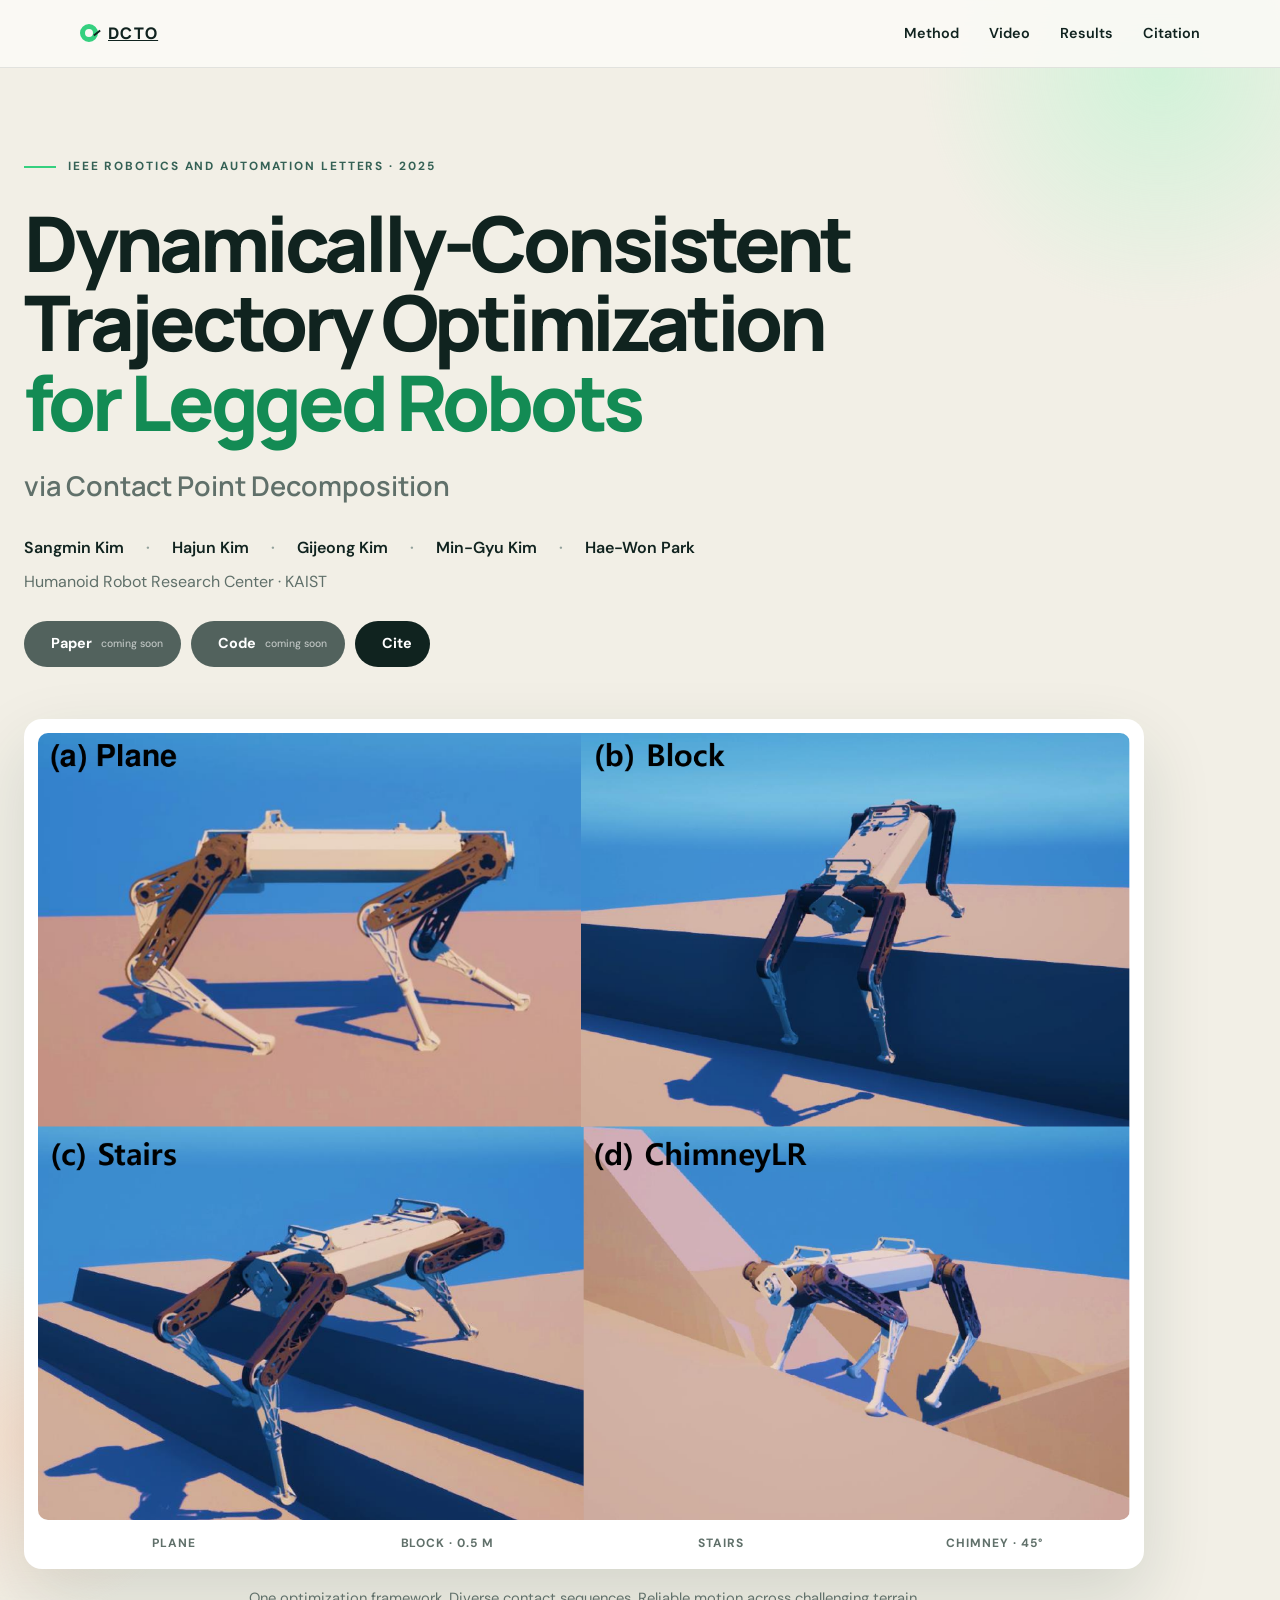
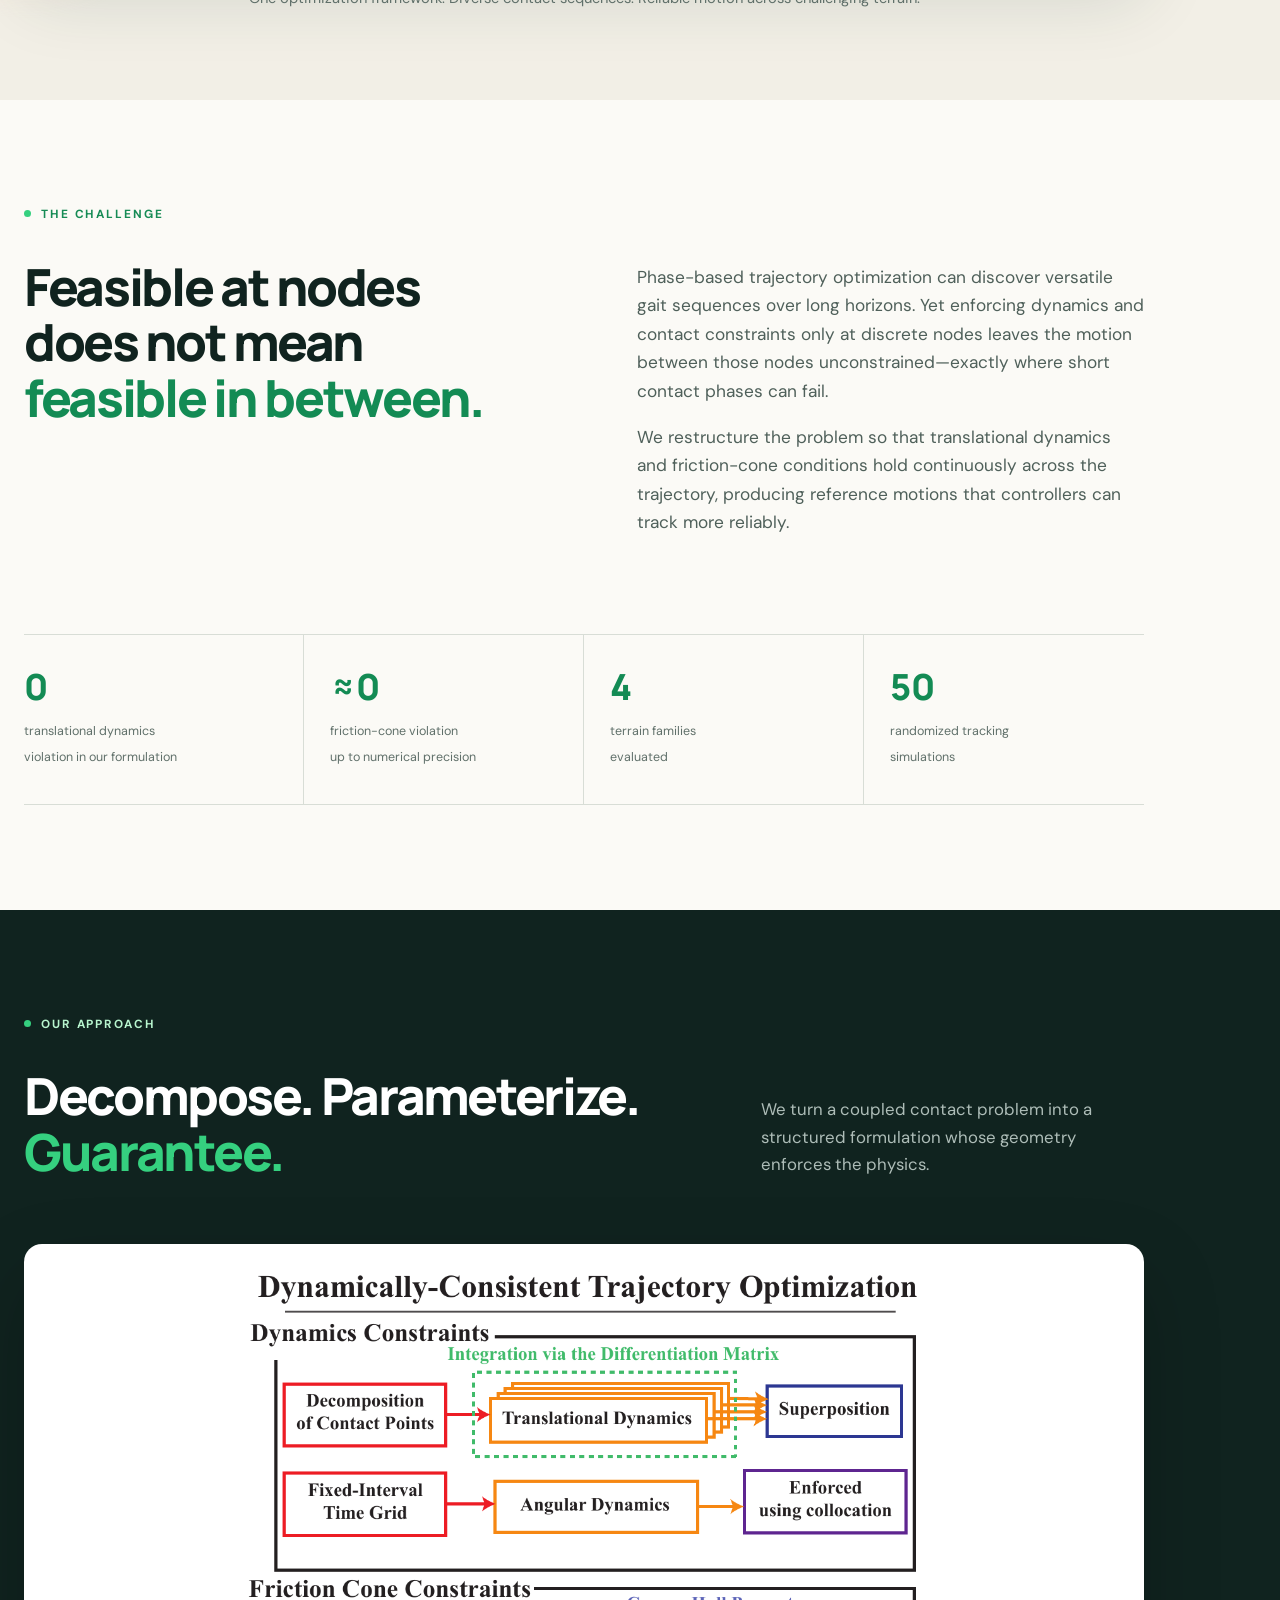
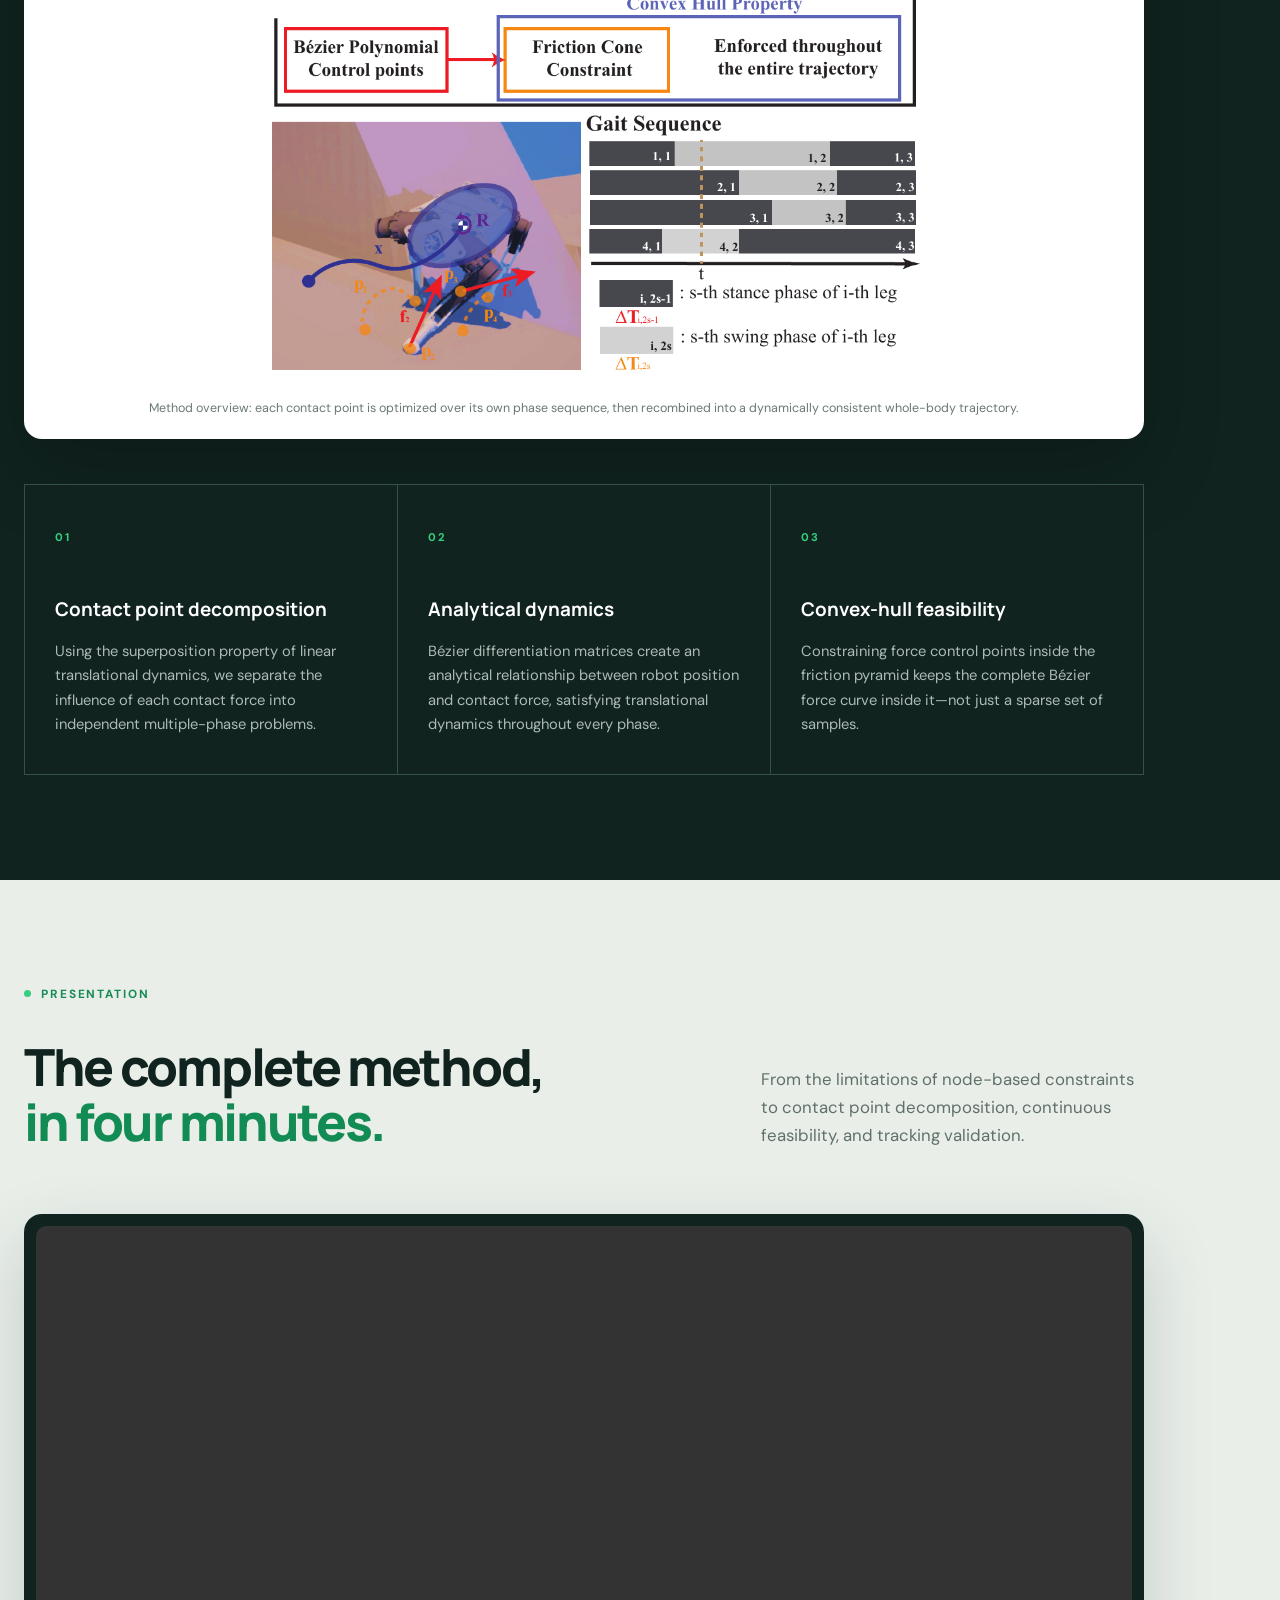
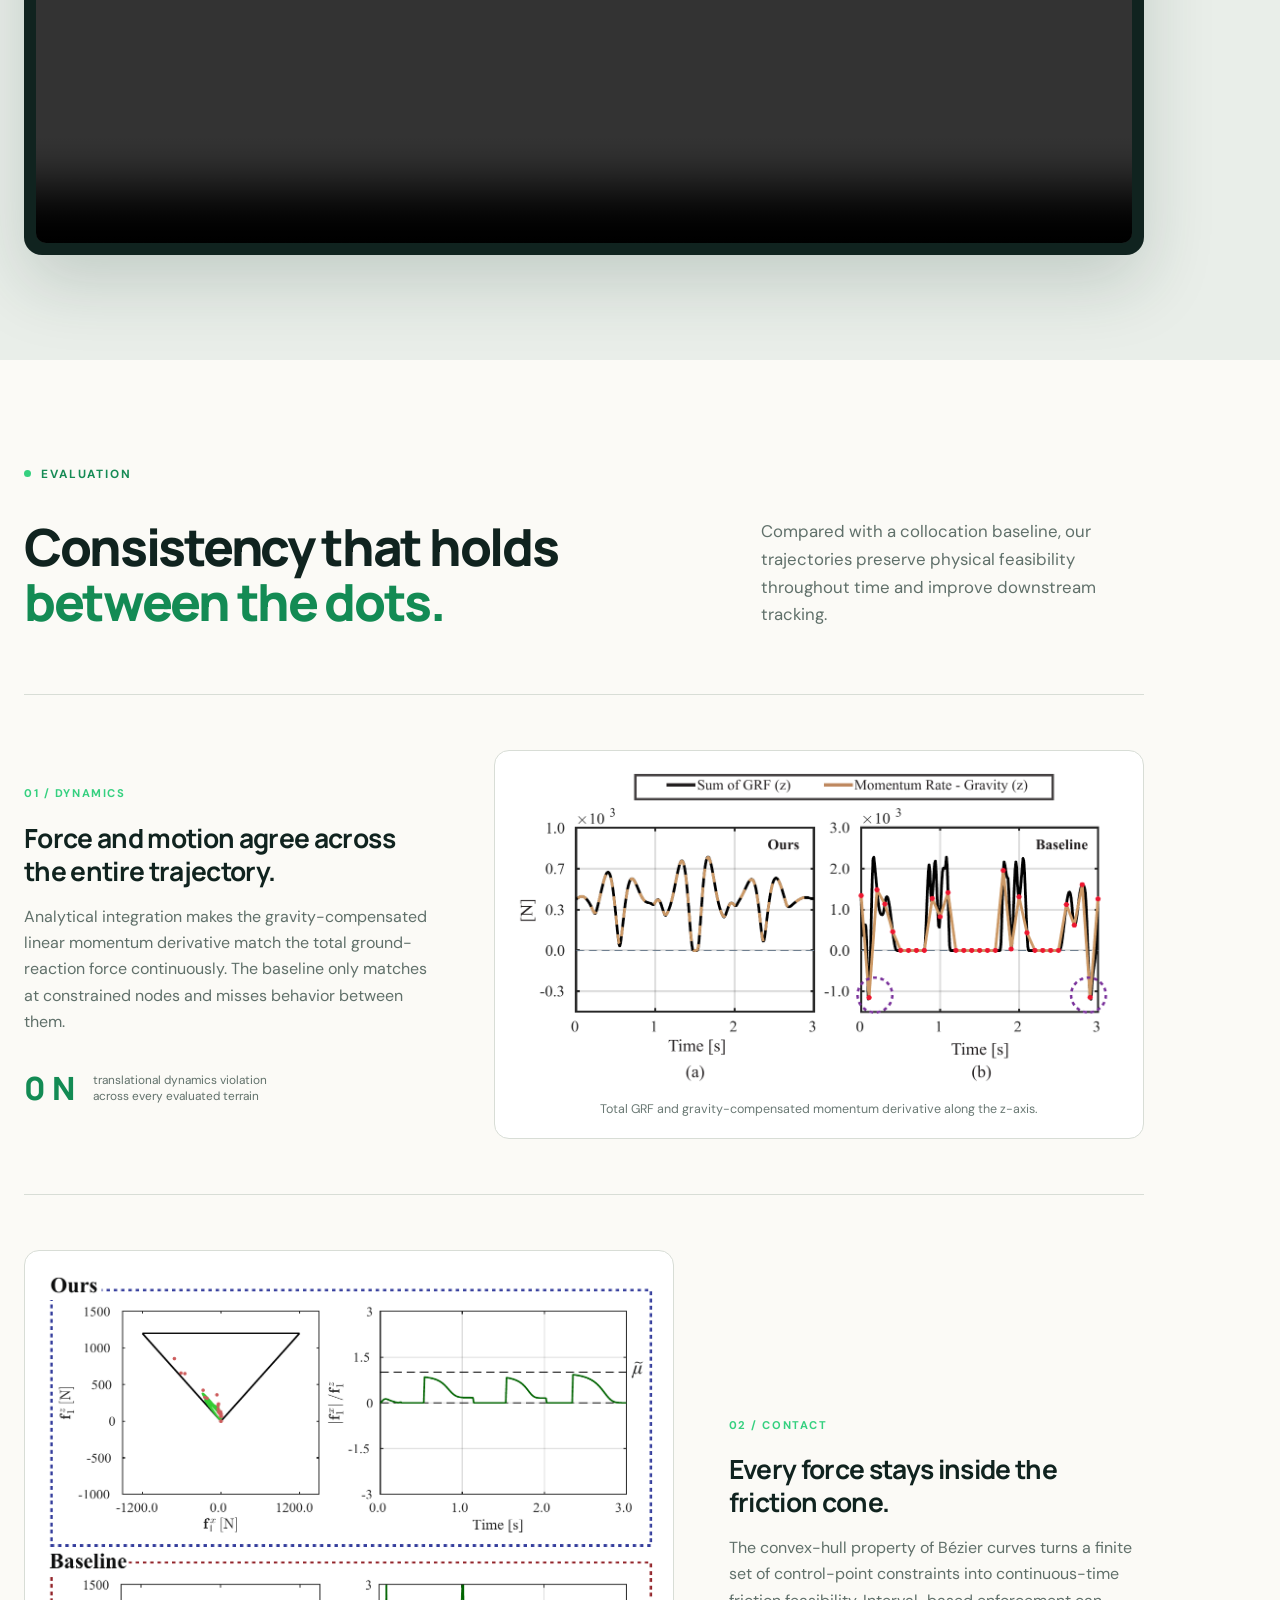
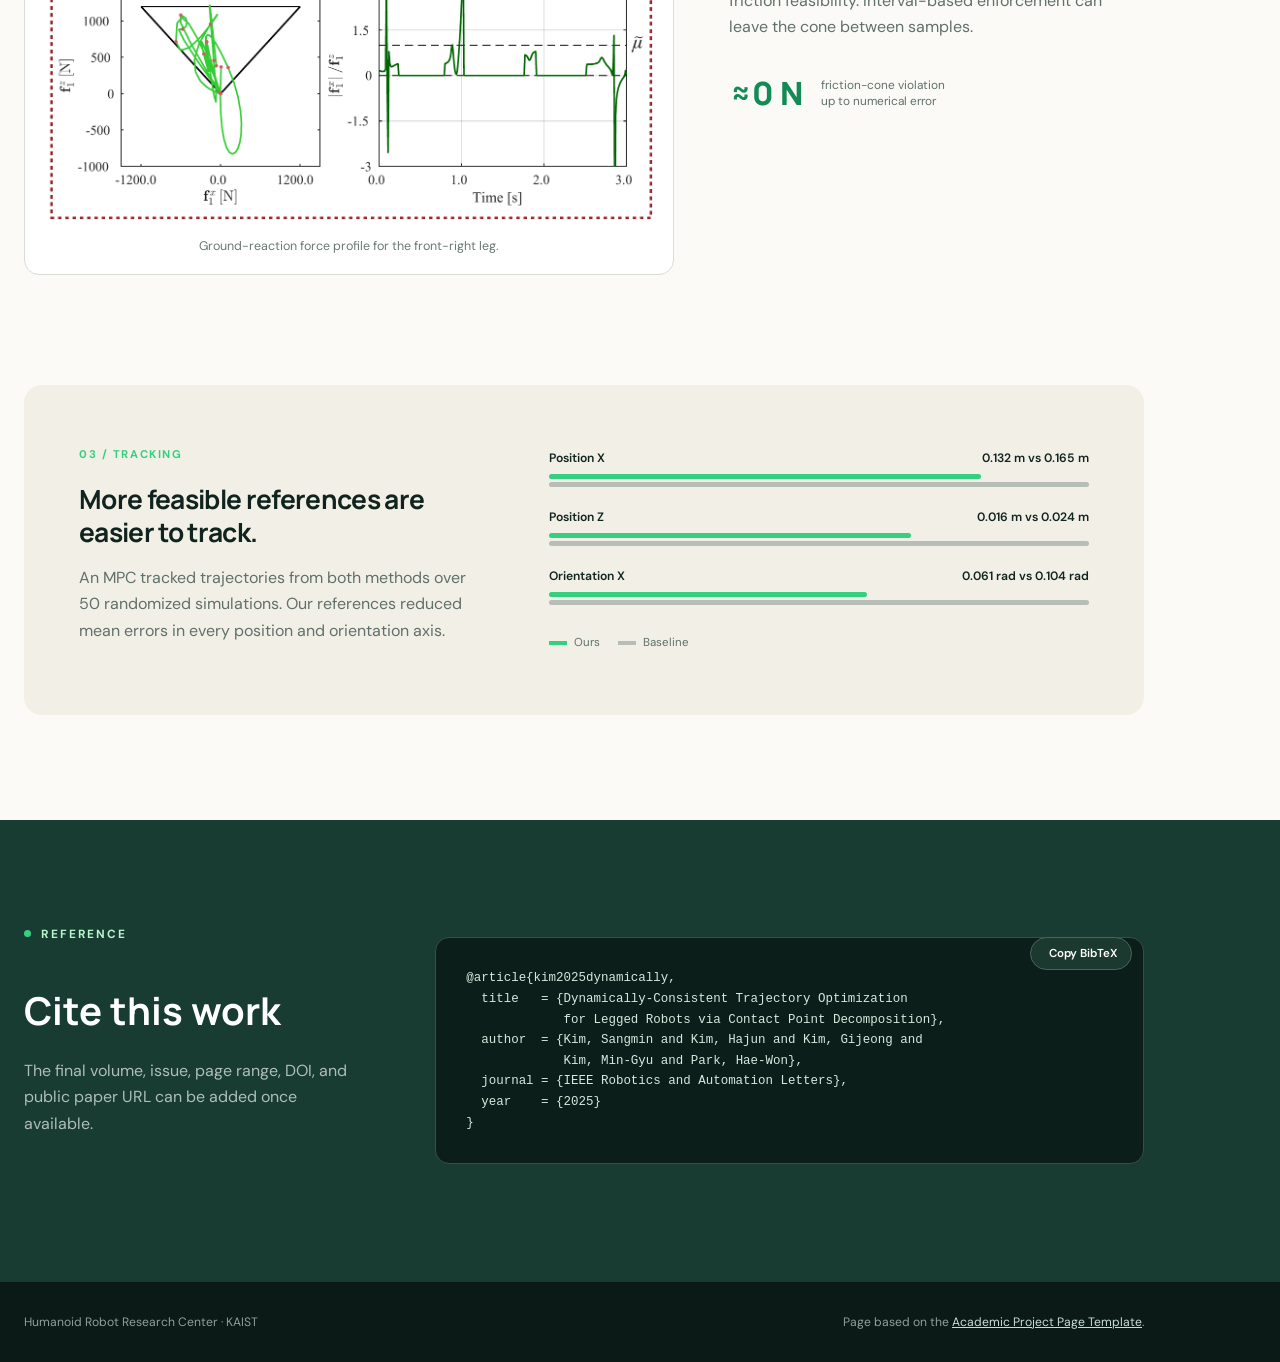
==== index.html @ e6f966cb "Create project page for dynamically-consistent trajectory optimization" ====
<!DOCTYPE html>
<html lang="en">
<head>
  <meta charset="utf-8">
  <meta name="viewport" content="width=device-width, initial-scale=1">
  <meta name="title" content="Dynamically-Consistent Trajectory Optimization for Legged Robots via Contact Point Decomposition">
  <meta name="description" content="A phase-based trajectory optimization framework that continuously satisfies translational dynamics and friction-cone constraints for legged robots.">
  <meta name="keywords" content="legged robots, trajectory optimization, contact planning, Bézier polynomials, friction cone, quadruped robots">
  <meta name="author" content="Sangmin Kim, Hajun Kim, Gijeong Kim, Min-Gyu Kim, Hae-Won Park">
  <meta name="robots" content="index, follow">
  <meta name="theme-color" content="#10231f">

  <meta property="og:type" content="article">
  <meta property="og:site_name" content="KAIST Humanoid Robot Research Center">
  <meta property="og:title" content="Dynamically-Consistent Trajectory Optimization for Legged Robots">
  <meta property="og:description" content="Contact point decomposition and Bézier polynomials enable dynamically reliable legged-robot trajectories across varied terrain.">
  <meta property="og:image" content="static/images/paper/terrain-results.png">
  <meta property="article:published_time" content="2025-10-27">
  <meta property="article:section" content="Robotics">

  <meta name="twitter:card" content="summary_large_image">
  <meta name="twitter:title" content="Dynamically-Consistent Trajectory Optimization for Legged Robots">
  <meta name="twitter:description" content="Phase-based trajectory optimization with continuous dynamics and friction-cone feasibility.">
  <meta name="twitter:image" content="static/images/paper/terrain-results.png">

  <meta name="citation_title" content="Dynamically-Consistent Trajectory Optimization for Legged Robots via Contact Point Decomposition">
  <meta name="citation_author" content="Kim, Sangmin">
  <meta name="citation_author" content="Kim, Hajun">
  <meta name="citation_author" content="Kim, Gijeong">
  <meta name="citation_author" content="Kim, Min-Gyu">
  <meta name="citation_author" content="Park, Hae-Won">
  <meta name="citation_publication_date" content="2025">
  <meta name="citation_journal_title" content="IEEE Robotics and Automation Letters">

  <title>Dynamically-Consistent Trajectory Optimization for Legged Robots</title>
  <link rel="icon" type="image/x-icon" href="static/images/favicon.ico">
  <link rel="stylesheet" href="static/css/bulma.min.css">
  <link rel="stylesheet" href="static/css/fontawesome.all.min.css">
  <link rel="stylesheet" href="static/css/index.css">
  <link rel="preconnect" href="https://fonts.googleapis.com">
  <link rel="preconnect" href="https://fonts.gstatic.com" crossorigin>
  <link href="https://fonts.googleapis.com/css2?family=DM+Sans:wght@400;500;600;700&amp;family=Manrope:wght@500;600;700;800&amp;display=swap" rel="stylesheet">

  <script type="application/ld+json">
  {
    "@context": "https://schema.org",
    "@type": "ScholarlyArticle",
    "headline": "Dynamically-Consistent Trajectory Optimization for Legged Robots via Contact Point Decomposition",
    "author": [
      {"@type":"Person","name":"Sangmin Kim"},
      {"@type":"Person","name":"Hajun Kim"},
      {"@type":"Person","name":"Gijeong Kim"},
      {"@type":"Person","name":"Min-Gyu Kim"},
      {"@type":"Person","name":"Hae-Won Park"}
    ],
    "datePublished": "2025",
    "publisher": {"@type":"Organization","name":"IEEE Robotics and Automation Letters"},
    "keywords": ["legged robots", "trajectory optimization", "multi-contact motion planning", "optimal control"],
    "isAccessibleForFree": true
  }
  </script>
</head>
<body>
  <nav class="site-nav" aria-label="Primary navigation">
    <a class="brand" href="#top" aria-label="Go to top"><span class="brand-mark"></span>DCTO</a>
    <div class="nav-links">
      <a href="#method">Method</a>
      <a href="#video">Video</a>
      <a href="#results">Results</a>
      <a href="#citation">Citation</a>
    </div>
  </nav>

  <main id="top">
    <header class="project-hero">
      <div class="hero-glow hero-glow-one"></div>
      <div class="hero-glow hero-glow-two"></div>
      <div class="container is-max-desktop hero-content">
        <p class="eyebrow"><span></span>IEEE Robotics and Automation Letters · 2025</p>
        <h1>Dynamically-Consistent<br>Trajectory Optimization<br><em>for Legged Robots</em></h1>
        <p class="hero-subtitle">via Contact Point Decomposition</p>

        <div class="authors" aria-label="Paper authors">
          <span>Sangmin Kim</span><span>Hajun Kim</span><span>Gijeong Kim</span><span>Min-Gyu Kim</span><span>Hae-Won Park</span>
        </div>
        <p class="affiliation">Humanoid Robot Research Center · KAIST</p>

        <div class="project-links">
          <a class="project-button is-disabled" aria-disabled="true" title="Add the final paper PDF to enable this link"><i class="fas fa-file-pdf"></i> Paper <small>coming soon</small></a>
          <a class="project-button is-disabled" aria-disabled="true" title="Add the public code repository URL to enable this link"><i class="fab fa-github"></i> Code <small>coming soon</small></a>
          <a class="project-button" href="#citation"><i class="fas fa-quote-right"></i> Cite</a>
        </div>

        <div class="hero-figure">
          <img src="static/images/paper/terrain-results.png" alt="Quadruped motions generated on plane, block, stairs, and inclined chimney terrains">
          <div class="terrain-tags" aria-hidden="true"><span>Plane</span><span>Block · 0.5 m</span><span>Stairs</span><span>Chimney · 45°</span></div>
        </div>
        <p class="hero-caption">One optimization framework. Diverse contact sequences. Reliable motion across challenging terrain.</p>
      </div>
    </header>

    <section class="section intro-section">
      <div class="container is-max-desktop">
        <div class="section-label">The challenge</div>
        <div class="intro-grid">
          <h2>Feasible at nodes<br>does not mean<br><em>feasible in between.</em></h2>
          <div class="intro-copy">
            <p>Phase-based trajectory optimization can discover versatile gait sequences over long horizons. Yet enforcing dynamics and contact constraints only at discrete nodes leaves the motion between those nodes unconstrained—exactly where short contact phases can fail.</p>
            <p>We restructure the problem so that translational dynamics and friction-cone conditions hold continuously across the trajectory, producing reference motions that controllers can track more reliably.</p>
          </div>
        </div>

        <div class="metric-row" aria-label="Key results">
          <div class="metric"><strong>0</strong><span>translational dynamics<br>violation in our formulation</span></div>
          <div class="metric"><strong>≈0</strong><span>friction-cone violation<br>up to numerical precision</span></div>
          <div class="metric"><strong>4</strong><span>terrain families<br>evaluated</span></div>
          <div class="metric"><strong>50</strong><span>randomized tracking<br>simulations</span></div>
        </div>
      </div>
    </section>

    <section class="section method-section" id="method">
      <div class="container is-max-desktop">
        <div class="section-label light">Our approach</div>
        <div class="section-heading light-heading">
          <h2>Decompose. Parameterize.<br><em>Guarantee.</em></h2>
          <p>We turn a coupled contact problem into a structured formulation whose geometry enforces the physics.</p>
        </div>

        <figure class="method-figure">
          <img src="static/images/paper/method-overview.png" alt="Overview of contact point decomposition, phase-based trajectory optimization, and trajectory recombination">
          <figcaption>Method overview: each contact point is optimized over its own phase sequence, then recombined into a dynamically consistent whole-body trajectory.</figcaption>
        </figure>

        <div class="contribution-grid">
          <article>
            <span class="step-number">01</span>
            <h3>Contact point decomposition</h3>
            <p>Using the superposition property of linear translational dynamics, we separate the influence of each contact force into independent multiple-phase problems.</p>
          </article>
          <article>
            <span class="step-number">02</span>
            <h3>Analytical dynamics</h3>
            <p>Bézier differentiation matrices create an analytical relationship between robot position and contact force, satisfying translational dynamics throughout every phase.</p>
          </article>
          <article>
            <span class="step-number">03</span>
            <h3>Convex-hull feasibility</h3>
            <p>Constraining force control points inside the friction pyramid keeps the complete Bézier force curve inside it—not just a sparse set of samples.</p>
          </article>
        </div>
      </div>
    </section>

    <section class="section video-section" id="video">
      <div class="container is-max-desktop">
        <div class="section-label">Presentation</div>
        <div class="section-heading">
          <h2>The complete method,<br><em>in four minutes.</em></h2>
          <p>From the limitations of node-based constraints to contact point decomposition, continuous feasibility, and tracking validation.</p>
        </div>
        <div class="video-frame">
          <video controls preload="metadata" playsinline>
            <source src="static/videos/paper-presentation.mp4" type="video/mp4">
            Your browser does not support embedded MP4 video.
          </video>
        </div>
      </div>
    </section>

    <section class="section results-section" id="results">
      <div class="container is-max-desktop">
        <div class="section-label">Evaluation</div>
        <div class="section-heading">
          <h2>Consistency that holds<br><em>between the dots.</em></h2>
          <p>Compared with a collocation baseline, our trajectories preserve physical feasibility throughout time and improve downstream tracking.</p>
        </div>

        <div class="result-card">
          <div class="result-copy">
            <span class="result-index">01 / Dynamics</span>
            <h3>Force and motion agree across the entire trajectory.</h3>
            <p>Analytical integration makes the gravity-compensated linear momentum derivative match the total ground-reaction force continuously. The baseline only matches at constrained nodes and misses behavior between them.</p>
            <div class="result-stat"><strong>0 N</strong><span>translational dynamics violation<br>across every evaluated terrain</span></div>
          </div>
          <figure><img src="static/images/paper/dynamics-feasibility.png" alt="Comparison of translational dynamics feasibility for the proposed method and baseline"><figcaption>Total GRF and gravity-compensated momentum derivative along the z-axis.</figcaption></figure>
        </div>

        <div class="result-card reverse">
          <div class="result-copy">
            <span class="result-index">02 / Contact</span>
            <h3>Every force stays inside the friction cone.</h3>
            <p>The convex-hull property of Bézier curves turns a finite set of control-point constraints into continuous-time friction feasibility. Interval-based enforcement can leave the cone between samples.</p>
            <div class="result-stat"><strong>≈0 N</strong><span>friction-cone violation<br>up to numerical error</span></div>
          </div>
          <figure><img src="static/images/paper/friction-feasibility.png" alt="Ground reaction force profiles compared against the friction pyramid"><figcaption>Ground-reaction force profile for the front-right leg.</figcaption></figure>
        </div>

        <div class="tracking-panel">
          <div>
            <span class="result-index">03 / Tracking</span>
            <h3>More feasible references are easier to track.</h3>
            <p>An MPC tracked trajectories from both methods over 50 randomized simulations. Our references reduced mean errors in every position and orientation axis.</p>
          </div>
          <div class="tracking-bars" aria-label="Mean tracking error comparison">
            <div class="bar-group"><div class="bar-label"><span>Position X</span><span>0.132 m vs 0.165 m</span></div><div class="bar"><i style="width:80%"></i><b style="width:100%"></b></div></div>
            <div class="bar-group"><div class="bar-label"><span>Position Z</span><span>0.016 m vs 0.024 m</span></div><div class="bar"><i style="width:67%"></i><b style="width:100%"></b></div></div>
            <div class="bar-group"><div class="bar-label"><span>Orientation X</span><span>0.061 rad vs 0.104 rad</span></div><div class="bar"><i style="width:59%"></i><b style="width:100%"></b></div></div>
            <div class="bar-legend"><span><i></i>Ours</span><span><b></b>Baseline</span></div>
          </div>
        </div>
      </div>
    </section>

    <section class="section citation-section" id="citation">
      <div class="container is-max-desktop citation-grid">
        <div>
          <div class="section-label light">Reference</div>
          <h2>Cite this work</h2>
          <p>The final volume, issue, page range, DOI, and public paper URL can be added once available.</p>
        </div>
        <div class="bibtex-wrap">
          <button class="copy-button" type="button" onclick="copyBibTeX(this)"><i class="far fa-copy"></i><span>Copy BibTeX</span></button>
          <pre id="bibtex"><code>@article{kim2025dynamically,
  title   = {Dynamically-Consistent Trajectory Optimization
             for Legged Robots via Contact Point Decomposition},
  author  = {Kim, Sangmin and Kim, Hajun and Kim, Gijeong and
             Kim, Min-Gyu and Park, Hae-Won},
  journal = {IEEE Robotics and Automation Letters},
  year    = {2025}
}</code></pre>
        </div>
      </div>
    </section>
  </main>

  <footer>
    <div class="container is-max-desktop footer-inner">
      <p>Humanoid Robot Research Center · KAIST</p>
      <p>Page based on the <a href="https://github.com/eliahuhorwitz/Academic-project-page-template" target="_blank" rel="noopener">Academic Project Page Template</a>.</p>
    </div>
  </footer>

  <script>
    async function copyBibTeX(button) {
      const text = document.querySelector('#bibtex code').innerText;
      try {
        await navigator.clipboard.writeText(text);
        button.querySelector('span').textContent = 'Copied!';
        setTimeout(() => button.querySelector('span').textContent = 'Copy BibTeX', 1800);
      } catch (error) {
        const range = document.createRange();
        range.selectNode(document.querySelector('#bibtex code'));
        window.getSelection().removeAllRanges();
        window.getSelection().addRange(range);
      }
    }
  </script>
</body>
</html>
---- static/css/index.css ----
:root{--ink:#10231f;--forest:#183b32;--green:#35d07f;--mint:#b7f5ce;--cream:#f2efe6;--paper:#fbfaf6;--orange:#ec7d4b;--muted:#60706a;--line:#d8ddd6}
*{box-sizing:border-box}
html{scroll-behavior:smooth}
body{margin:0;background:var(--paper);color:var(--ink);font-family:"DM Sans",sans-serif;line-height:1.65;-webkit-font-smoothing:antialiased}
h1,h2,h3,.brand{font-family:"Manrope",sans-serif}
a{color:inherit}
.container.is-max-desktop{max-width:1120px}
.site-nav{height:68px;padding:0 max(24px,calc((100vw - 1120px)/2));display:flex;align-items:center;justify-content:space-between;background:rgba(251,250,246,.9);border-bottom:1px solid rgba(16,35,31,.1);backdrop-filter:blur(16px);position:fixed;inset:0 0 auto;z-index:20}
.brand{display:flex;align-items:center;gap:10px;font-weight:800;letter-spacing:.08em}
.brand-mark{width:18px;height:18px;border:5px solid var(--green);border-radius:50%;position:relative}
.brand-mark:after{content:"";position:absolute;width:8px;height:2px;background:var(--ink);right:-8px;top:3px;transform:rotate(-38deg)}
.nav-links{display:flex;gap:30px;font-size:.9rem;font-weight:600}
.nav-links a{text-decoration:none}
.nav-links a:hover{color:#128953}
.project-hero{padding:145px 24px 90px;background:var(--cream);position:relative;overflow:hidden}
.hero-content{position:relative;z-index:1}
.hero-glow{position:absolute;border-radius:50%;filter:blur(2px);opacity:.55}
.hero-glow-one{width:500px;height:500px;background:radial-gradient(circle,var(--mint),transparent 68%);top:-180px;right:-130px}
.hero-glow-two{width:360px;height:360px;background:radial-gradient(circle,#ffd4bd,transparent 70%);bottom:80px;left:-150px}
.eyebrow,.section-label{text-transform:uppercase;letter-spacing:.16em;font-size:.74rem;font-weight:700}
.eyebrow{display:flex;align-items:center;gap:12px;color:#356155}
.eyebrow span{width:32px;height:2px;background:var(--green)}
.project-hero h1{font-size:clamp(2.7rem,6vw,5.6rem);line-height:1.03;letter-spacing:-.055em;margin:27px 0 8px;max-width:1020px;font-weight:800}
.project-hero h1 em,.intro-grid h2 em,.section-heading h2 em{font-style:normal;color:#138b54}
.hero-subtitle{font:600 clamp(1.2rem,2.5vw,1.7rem)/1.3 "Manrope";color:var(--muted);margin-bottom:32px}
.authors{display:flex;flex-wrap:wrap;gap:6px 22px;font-weight:600}
.authors span:not(:last-child):after{content:"·";color:#92a19b;margin-left:22px}
.affiliation{margin:7px 0 26px;color:var(--muted)}
.project-links{display:flex;flex-wrap:wrap;gap:10px;margin-bottom:52px}
.project-button{display:inline-flex;align-items:center;gap:9px;background:var(--ink);color:white;border-radius:999px;padding:11px 18px;font-size:.9rem;font-weight:700;text-decoration:none}
.project-button:hover{background:#128953;color:white}
.project-button small{font-size:.65rem;opacity:.62;font-weight:500}
.project-button.is-disabled{background:#52625d;cursor:not-allowed}
.hero-figure{background:white;padding:14px;border-radius:18px;box-shadow:0 28px 70px rgba(23,55,46,.14)}
.hero-figure img{display:block;width:100%;border-radius:10px}
.terrain-tags{display:grid;grid-template-columns:repeat(4,1fr);gap:12px;padding:14px 5px 1px;text-align:center;color:var(--muted);font-size:.75rem;font-weight:700;text-transform:uppercase;letter-spacing:.08em}
.hero-caption{text-align:center;color:var(--muted);font-size:.92rem;margin:17px 0 0}
.section{padding:105px 24px}
.section-label{color:#168b55;margin-bottom:34px}
.section-label:before{content:"";display:inline-block;width:7px;height:7px;background:var(--green);border-radius:50%;margin:0 10px 1px 0}
.intro-grid{display:grid;grid-template-columns:1.05fr 1fr;gap:80px}
.intro-grid h2,.section-heading h2{font-size:clamp(2.1rem,4vw,3.75rem);line-height:1.08;letter-spacing:-.045em;margin:0;font-weight:800}
.intro-copy{font-size:1.08rem;color:#4f605a}
.intro-copy p:first-child{margin-top:4px}
.metric-row{display:grid;grid-template-columns:repeat(4,1fr);margin-top:80px;border-top:1px solid var(--line);border-bottom:1px solid var(--line)}
.metric{padding:34px 20px 34px 0}
.metric:not(:last-child){border-right:1px solid var(--line)}
.metric:not(:first-child){padding-left:26px}
.metric strong{font:800 2.25rem/1 "Manrope";display:block;color:#138b54;margin-bottom:12px}
.metric span{font-size:.78rem;color:var(--muted);line-height:1.4}
.method-section{background:var(--ink);color:white}
.section-label.light{color:var(--mint)}
.light-heading{display:grid;grid-template-columns:1.2fr .7fr;gap:80px;align-items:end}
.section-heading p{font-size:1.05rem;color:var(--muted);margin:0}
.light-heading h2 em{color:var(--green)}
.light-heading p{color:#aebdb8}
.method-figure{margin:60px 0 45px;background:white;border-radius:18px;padding:20px;box-shadow:0 30px 80px rgba(0,0,0,.2)}
.method-figure img{display:block;max-height:720px;margin:auto}
.method-figure figcaption,.result-card figcaption{color:#6a7974;font-size:.78rem;text-align:center;padding:14px 5px 0}
.contribution-grid{display:grid;grid-template-columns:repeat(3,1fr);gap:1px;background:#345047;border:1px solid #345047}
.contribution-grid article{background:var(--ink);padding:38px 30px}
.step-number,.result-index{font-size:.7rem;font-weight:700;letter-spacing:.14em;text-transform:uppercase;color:var(--green)}
.contribution-grid h3{font-size:1.18rem;margin:45px 0 14px}
.contribution-grid p{color:#adbbb6;font-size:.92rem;margin:0}
.section-heading{display:grid;grid-template-columns:1.2fr .7fr;gap:80px;align-items:end;margin-bottom:65px}
.video-section{background:#e9eee9}
.video-frame{background:var(--ink);border-radius:18px;padding:12px;box-shadow:0 28px 70px rgba(23,55,46,.18)}
.video-frame video{display:block;width:100%;aspect-ratio:16/9;background:#091713;border-radius:10px}
.result-card{display:grid;grid-template-columns:.78fr 1.22fr;gap:55px;align-items:center;padding:55px 0;border-top:1px solid var(--line)}
.result-card.reverse{grid-template-columns:1.22fr .78fr}
.result-card.reverse .result-copy{order:2}
.result-card figure{margin:0;background:white;border:1px solid var(--line);padding:18px;border-radius:15px}
.result-card figure img{display:block;width:100%}
.result-copy h3,.tracking-panel h3{font-size:1.65rem;line-height:1.25;letter-spacing:-.025em;margin:16px 0}
.result-copy p,.tracking-panel p{color:var(--muted)}
.result-stat{display:flex;align-items:center;gap:18px;margin-top:30px}
.result-stat strong{font:800 2rem "Manrope";color:#138b54}
.result-stat span{font-size:.74rem;color:var(--muted);line-height:1.35}
.tracking-panel{display:grid;grid-template-columns:.85fr 1.15fr;gap:70px;background:var(--cream);padding:55px;border-radius:18px;margin-top:55px}
.tracking-bars{align-self:center}
.bar-group{margin-bottom:20px}
.bar-label{display:flex;justify-content:space-between;font-size:.76rem;font-weight:600;margin-bottom:6px}
.bar{height:13px;position:relative}
.bar i,.bar b{position:absolute;left:0;height:5px;border-radius:10px}
.bar i{background:var(--green);top:0;z-index:2}
.bar b{background:#b8bdb8;top:8px}
.bar-legend{display:flex;gap:18px;font-size:.72rem;color:var(--muted);margin-top:28px}
.bar-legend span{display:flex;align-items:center;gap:7px}
.bar-legend i,.bar-legend b{display:inline-block;width:18px;height:4px;background:var(--green)}
.bar-legend b{background:#b8bdb8}
.citation-section{background:var(--forest);color:white}
.citation-grid{display:grid;grid-template-columns:.65fr 1.35fr;gap:70px}
.citation-grid h2{font-size:2.4rem;margin:0 0 16px}
.citation-grid p{color:#afbeb9}
.bibtex-wrap{position:relative}
.bibtex-wrap pre{background:#0c1e19;color:#d5e9df;border:1px solid #345047;border-radius:14px;padding:30px;white-space:pre-wrap;font-size:.78rem;line-height:1.65;overflow:auto}
.copy-button{position:absolute;right:12px;top:12px;z-index:2;border:1px solid #49655c;background:#1b392f;color:white;border-radius:999px;padding:8px 13px;font:600 .72rem "DM Sans";cursor:pointer}
.copy-button i{margin-right:5px}
footer{background:#0b1a16;color:#8da099;padding:30px 24px;font-size:.76rem}
.footer-inner{display:flex;justify-content:space-between;gap:20px}
.footer-inner p{margin:0}
.footer-inner a{color:#c8ddd4}
@media(max-width:768px){.site-nav{height:60px}
.nav-links{gap:14px;font-size:.76rem}
.project-hero{padding-top:110px}
.project-hero h1 br{display:none}
.authors span:not(:last-child):after{display:none}
.terrain-tags{gap:5px;font-size:.55rem}
.intro-grid,.light-heading,.section-heading,.result-card,.result-card.reverse,.tracking-panel,.citation-grid{grid-template-columns:1fr;gap:32px}
.metric-row{grid-template-columns:1fr 1fr}
.metric:nth-child(2){border-right:0}
.metric:nth-child(-n+2){border-bottom:1px solid var(--line)}
.contribution-grid{grid-template-columns:1fr}
.result-card.reverse .result-copy{order:0}
.section{padding:75px 20px}
.tracking-panel{padding:32px 24px}
.footer-inner{display:block}
.footer-inner p+p{margin-top:8px}
}
@media(max-width:460px){.nav-links a:nth-child(2){display:none}
.project-hero{padding-left:18px;padding-right:18px}
.metric{padding:25px 14px!important}
.metric strong{font-size:1.8rem}
.method-figure{padding:8px}
.project-links{gap:7px}
.project-button{font-size:.78rem;padding:9px 13px}
}
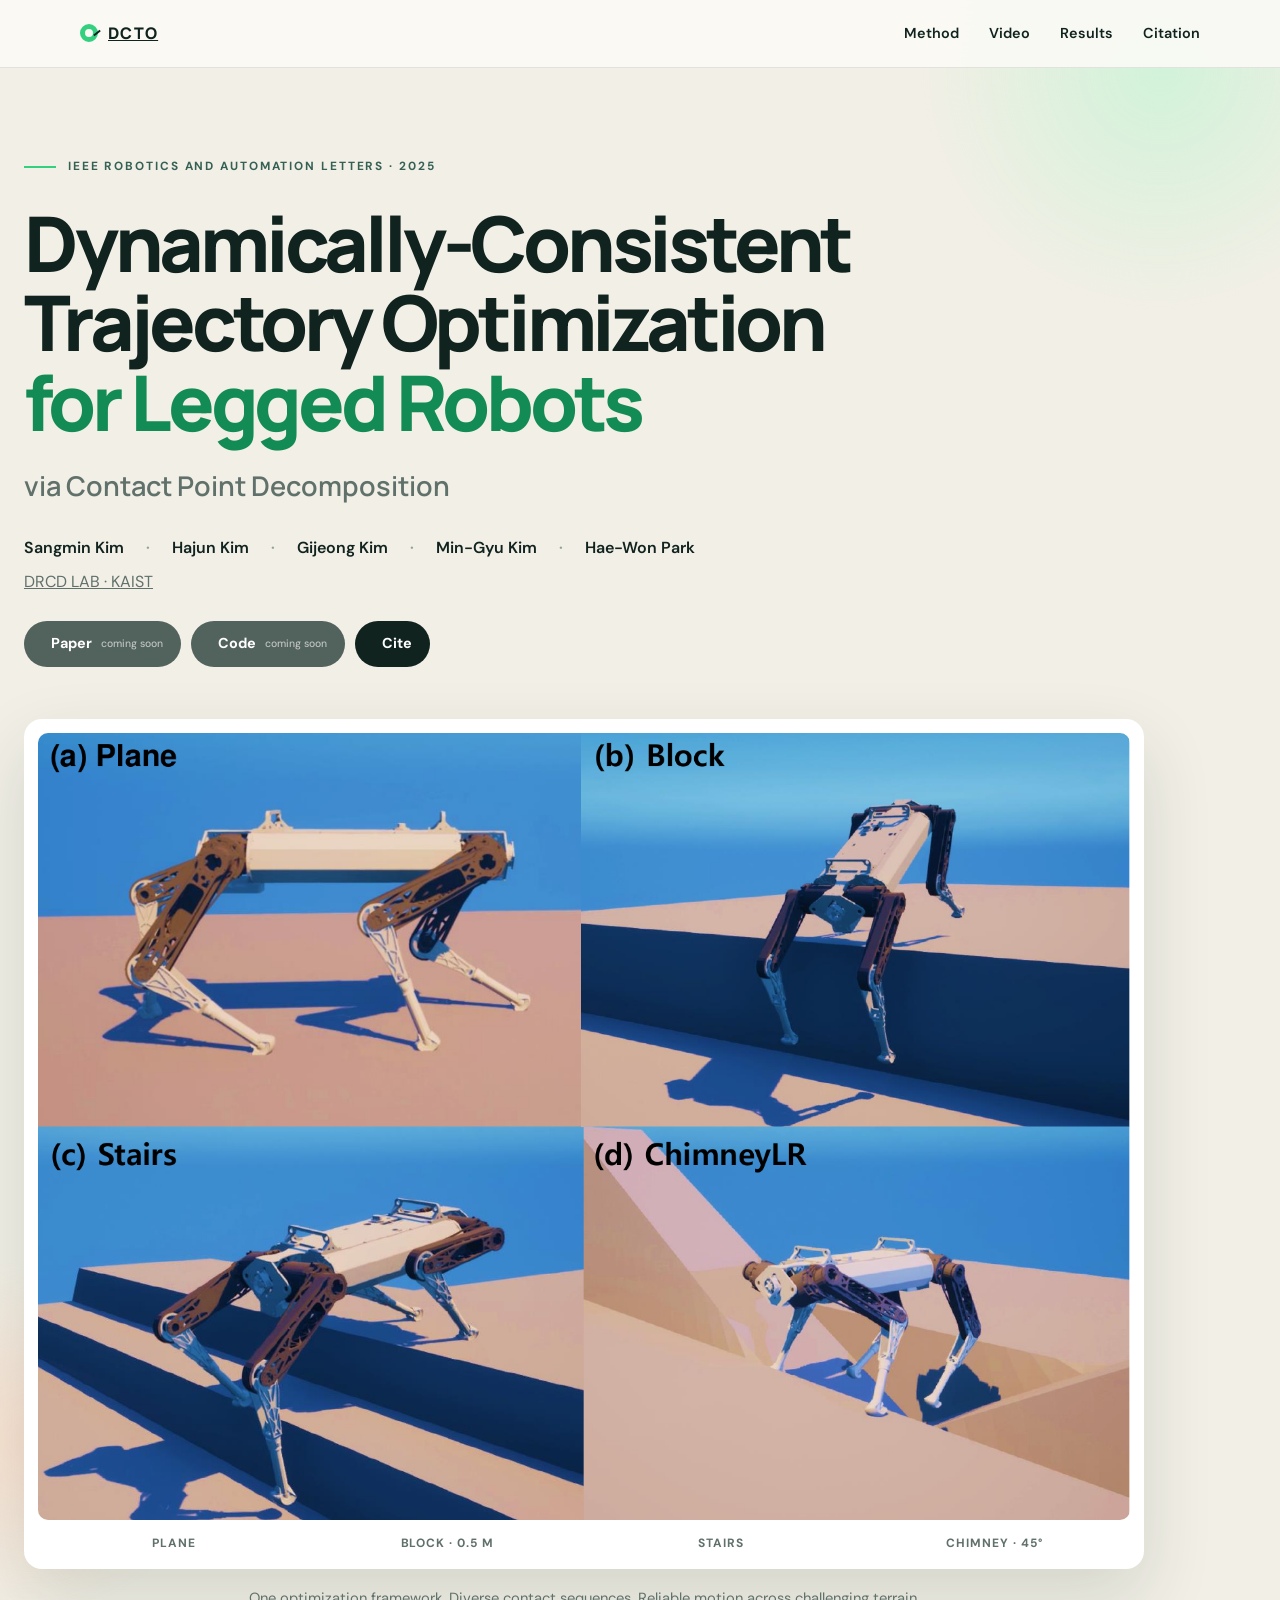
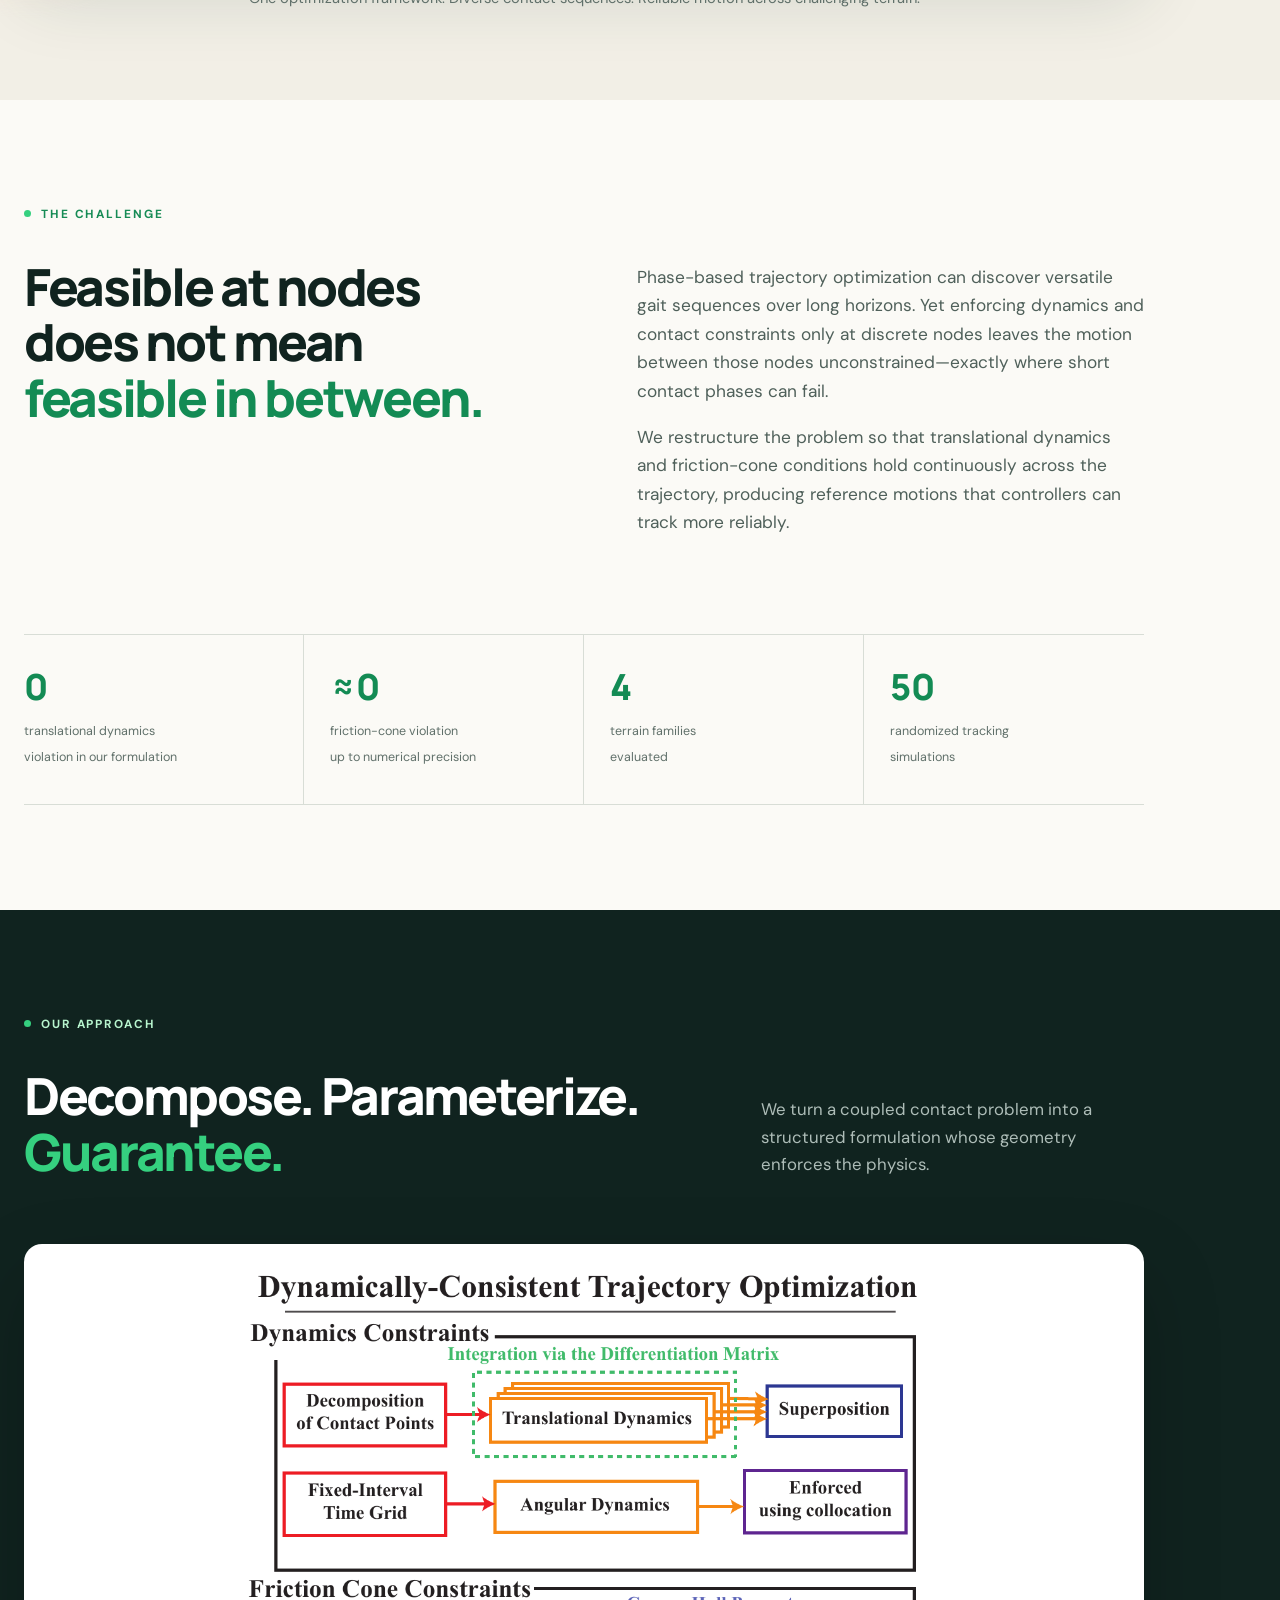
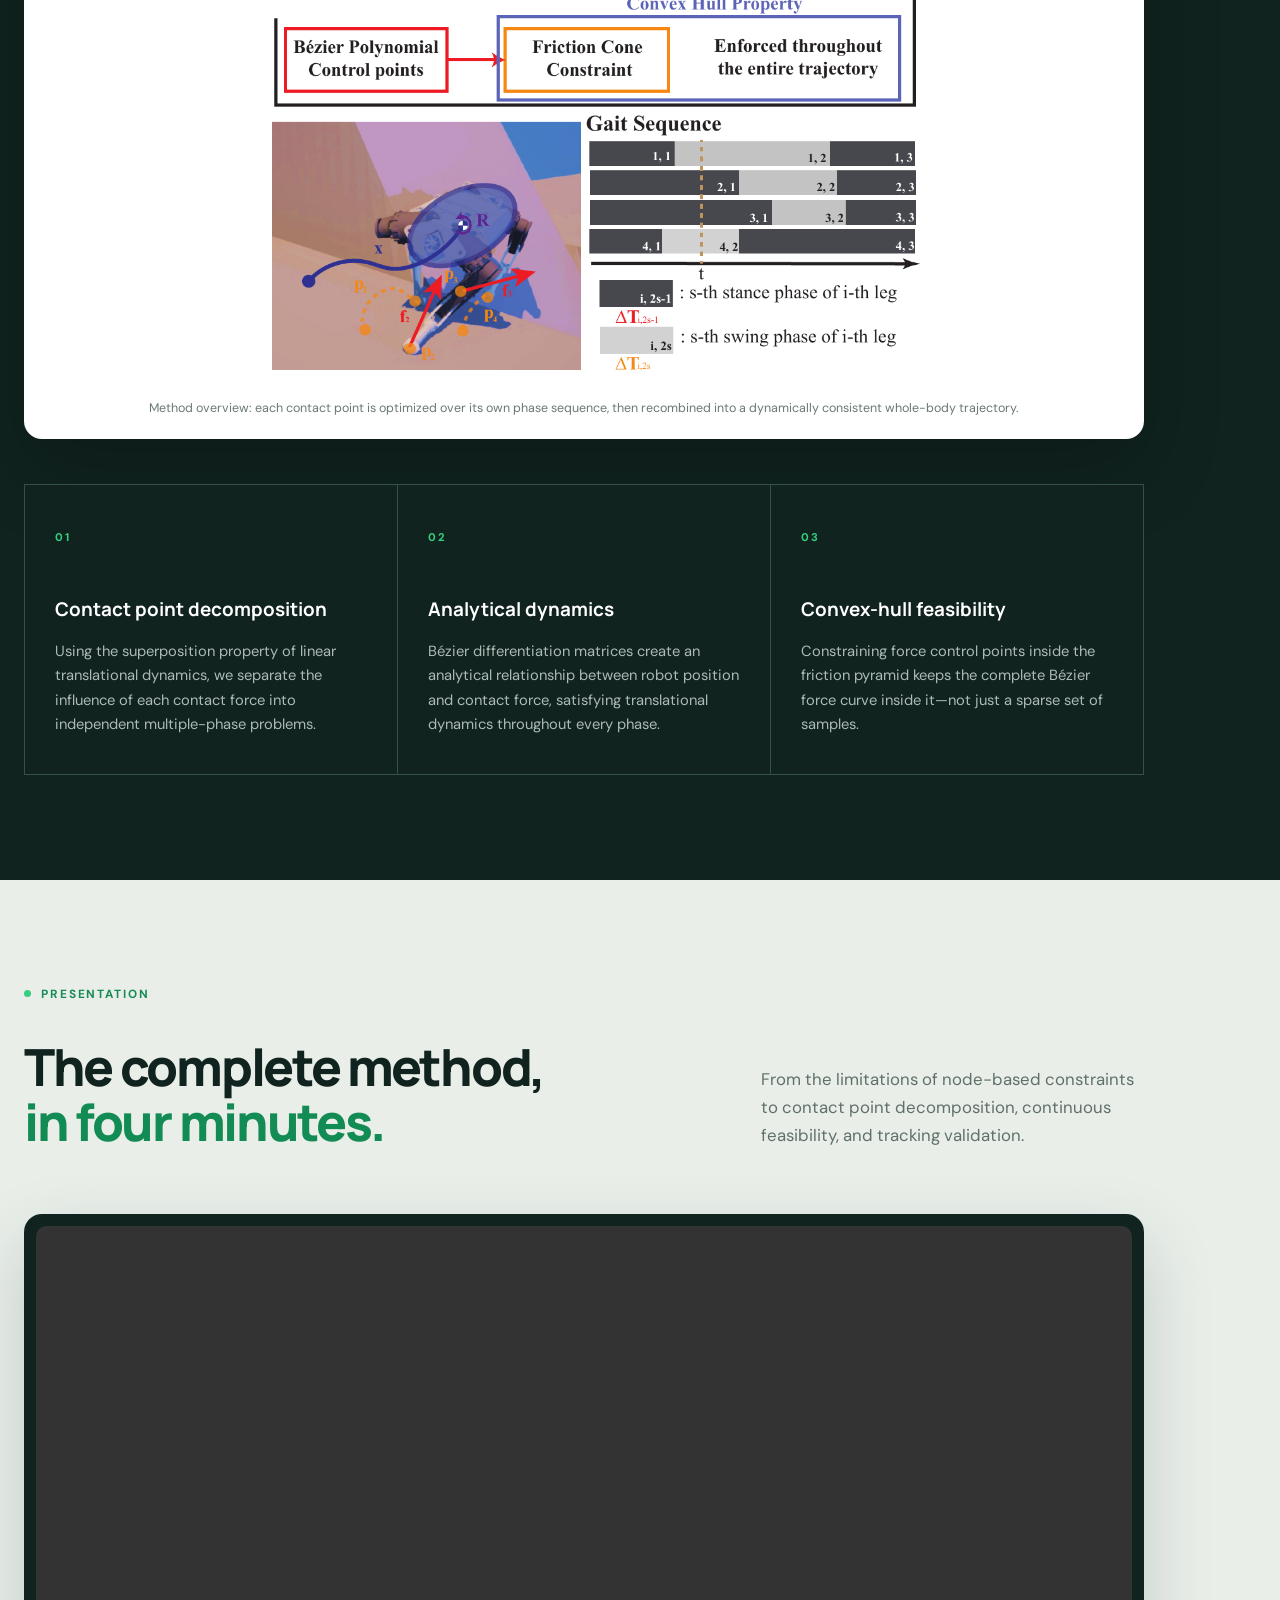
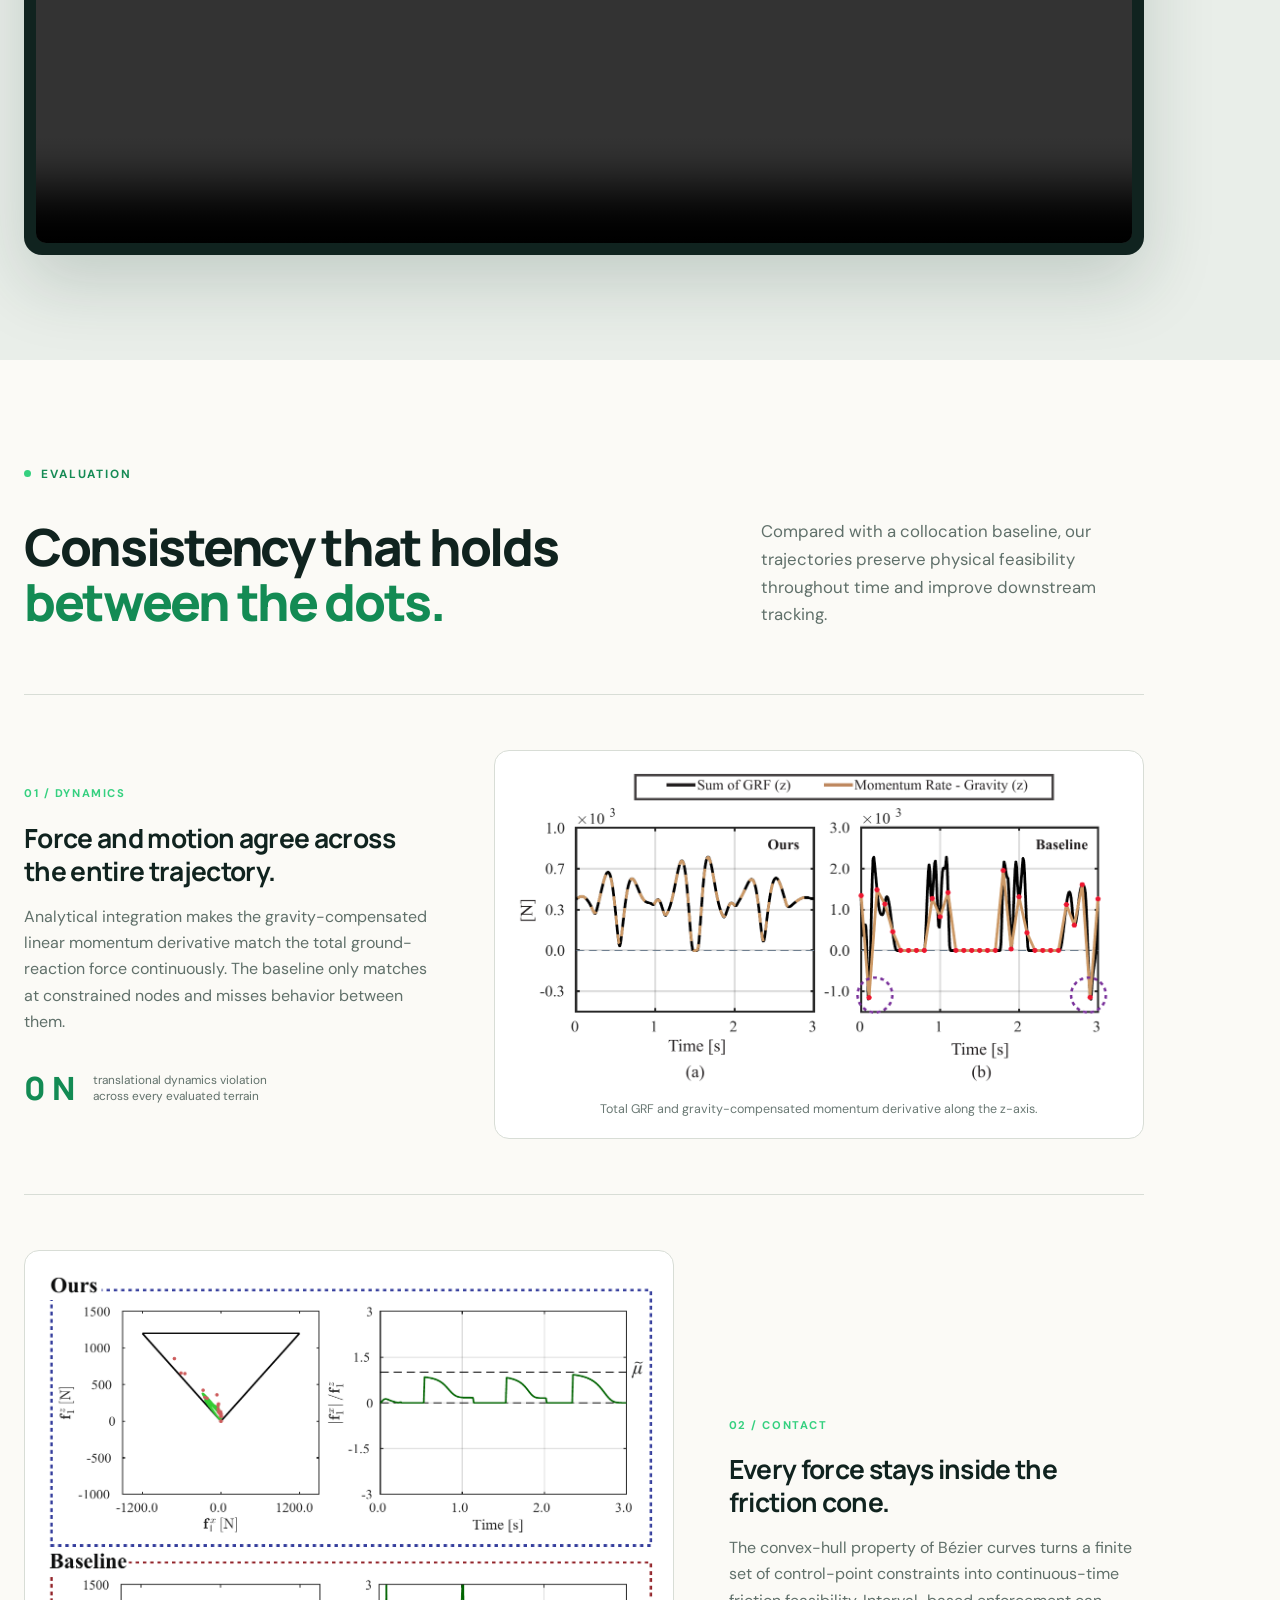
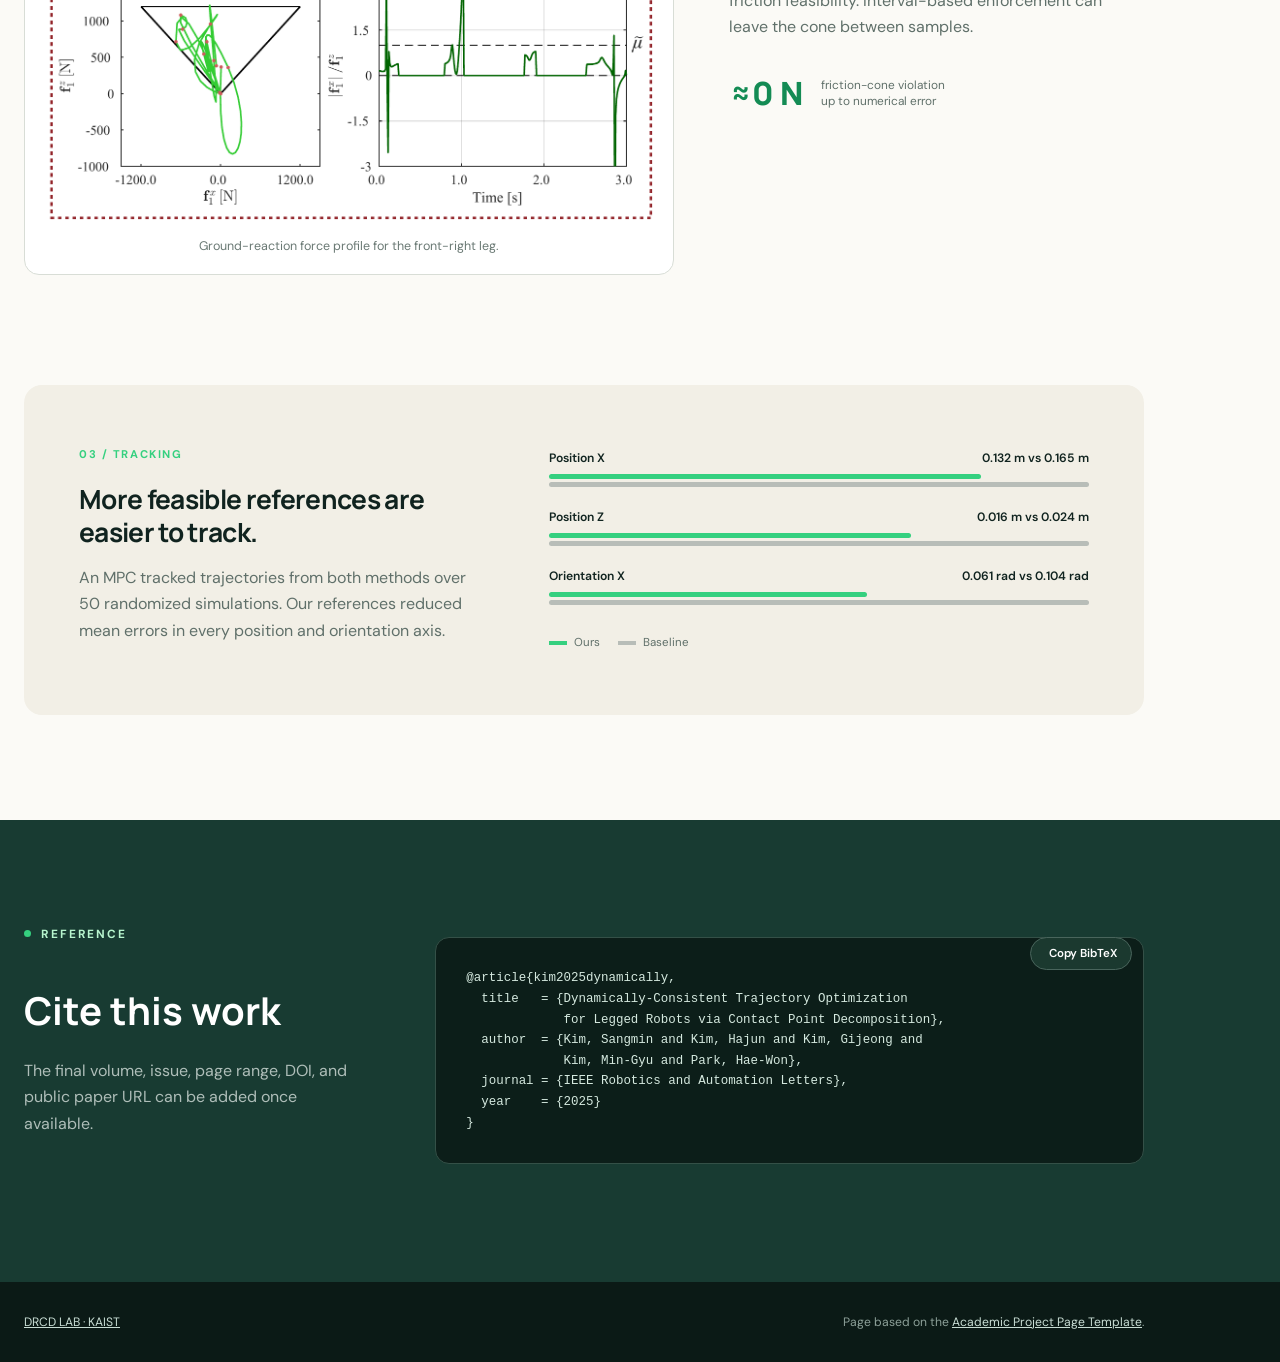
==== commit 39297d44: "Update DRCD Lab affiliation" ====
--- a/index.html
+++ b/index.html
@@ -11,7 +11,7 @@
   <meta name="theme-color" content="#10231f">
 
   <meta property="og:type" content="article">
-  <meta property="og:site_name" content="KAIST Humanoid Robot Research Center">
+  <meta property="og:site_name" content="DRCD LAB · KAIST">
   <meta property="og:title" content="Dynamically-Consistent Trajectory Optimization for Legged Robots">
   <meta property="og:description" content="Contact point decomposition and Bézier polynomials enable dynamically reliable legged-robot trajectories across varied terrain.">
   <meta property="og:image" content="static/images/paper/terrain-results.png">
@@ -83,7 +83,7 @@
         <div class="authors" aria-label="Paper authors">
           <span>Sangmin Kim</span><span>Hajun Kim</span><span>Gijeong Kim</span><span>Min-Gyu Kim</span><span>Hae-Won Park</span>
         </div>
-        <p class="affiliation">Humanoid Robot Research Center · KAIST</p>
+        <p class="affiliation"><a href="https://www.dynamicrobot.kaist.ac.kr/" target="_blank" rel="noopener">DRCD LAB · KAIST</a></p>
 
         <div class="project-links">
           <a class="project-button is-disabled" aria-disabled="true" title="Add the final paper PDF to enable this link"><i class="fas fa-file-pdf"></i> Paper <small>coming soon</small></a>
@@ -236,7 +236,7 @@
 
   <footer>
     <div class="container is-max-desktop footer-inner">
-      <p>Humanoid Robot Research Center · KAIST</p>
+      <p><a href="https://www.dynamicrobot.kaist.ac.kr/" target="_blank" rel="noopener">DRCD LAB · KAIST</a></p>
       <p>Page based on the <a href="https://github.com/eliahuhorwitz/Academic-project-page-template" target="_blank" rel="noopener">Academic Project Page Template</a>.</p>
     </div>
   </footer>
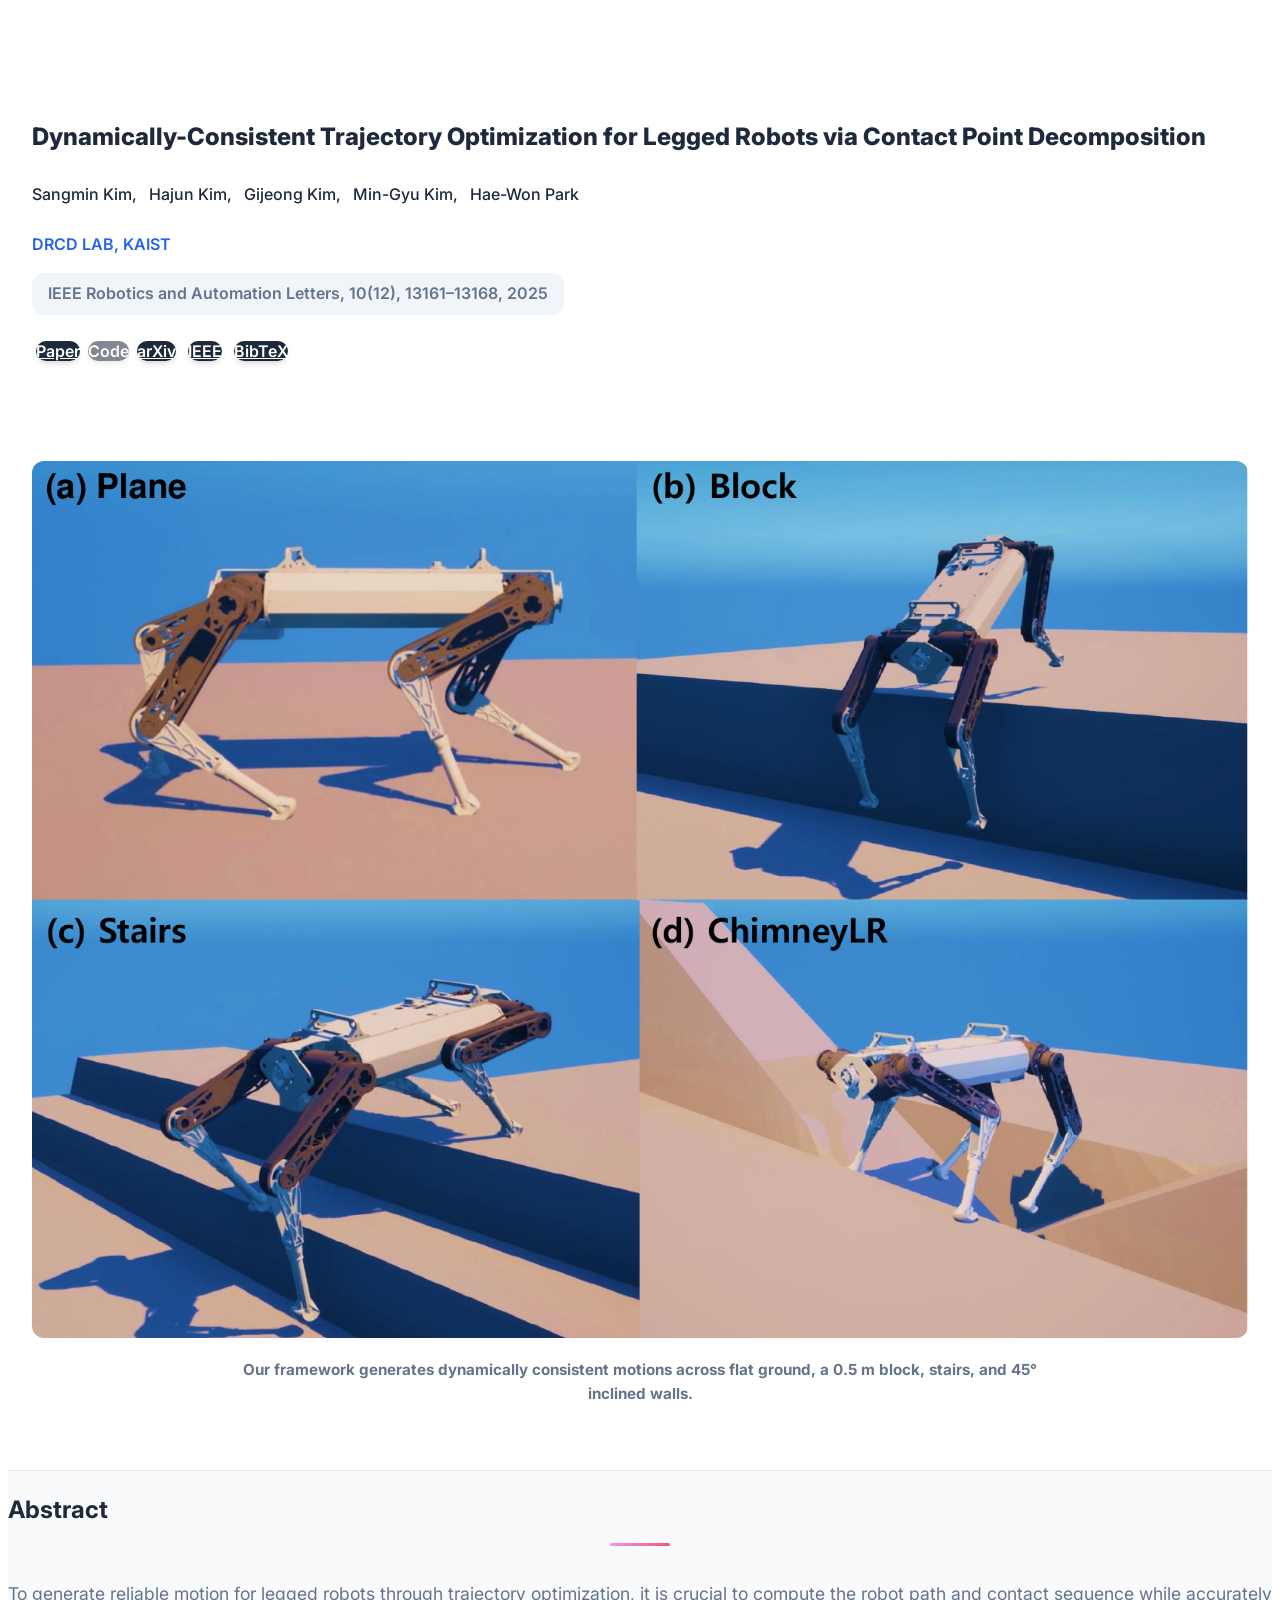
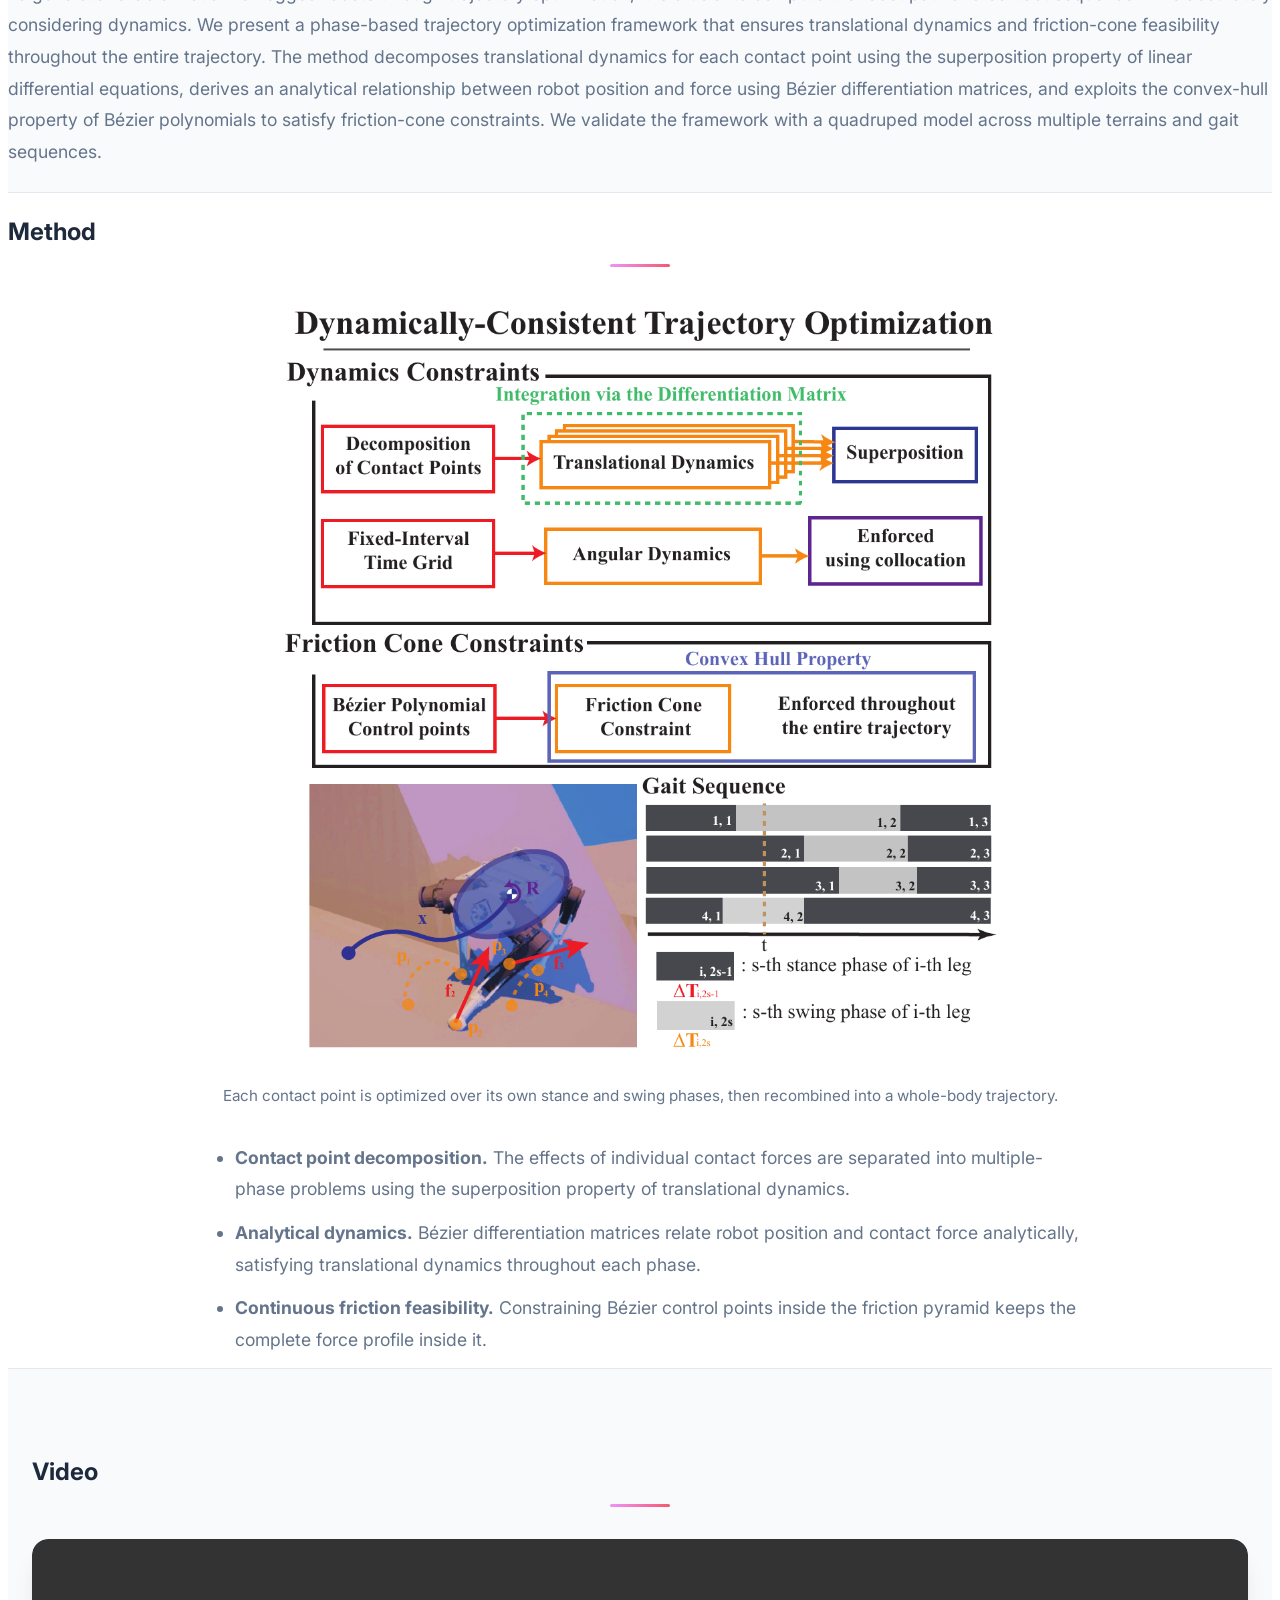
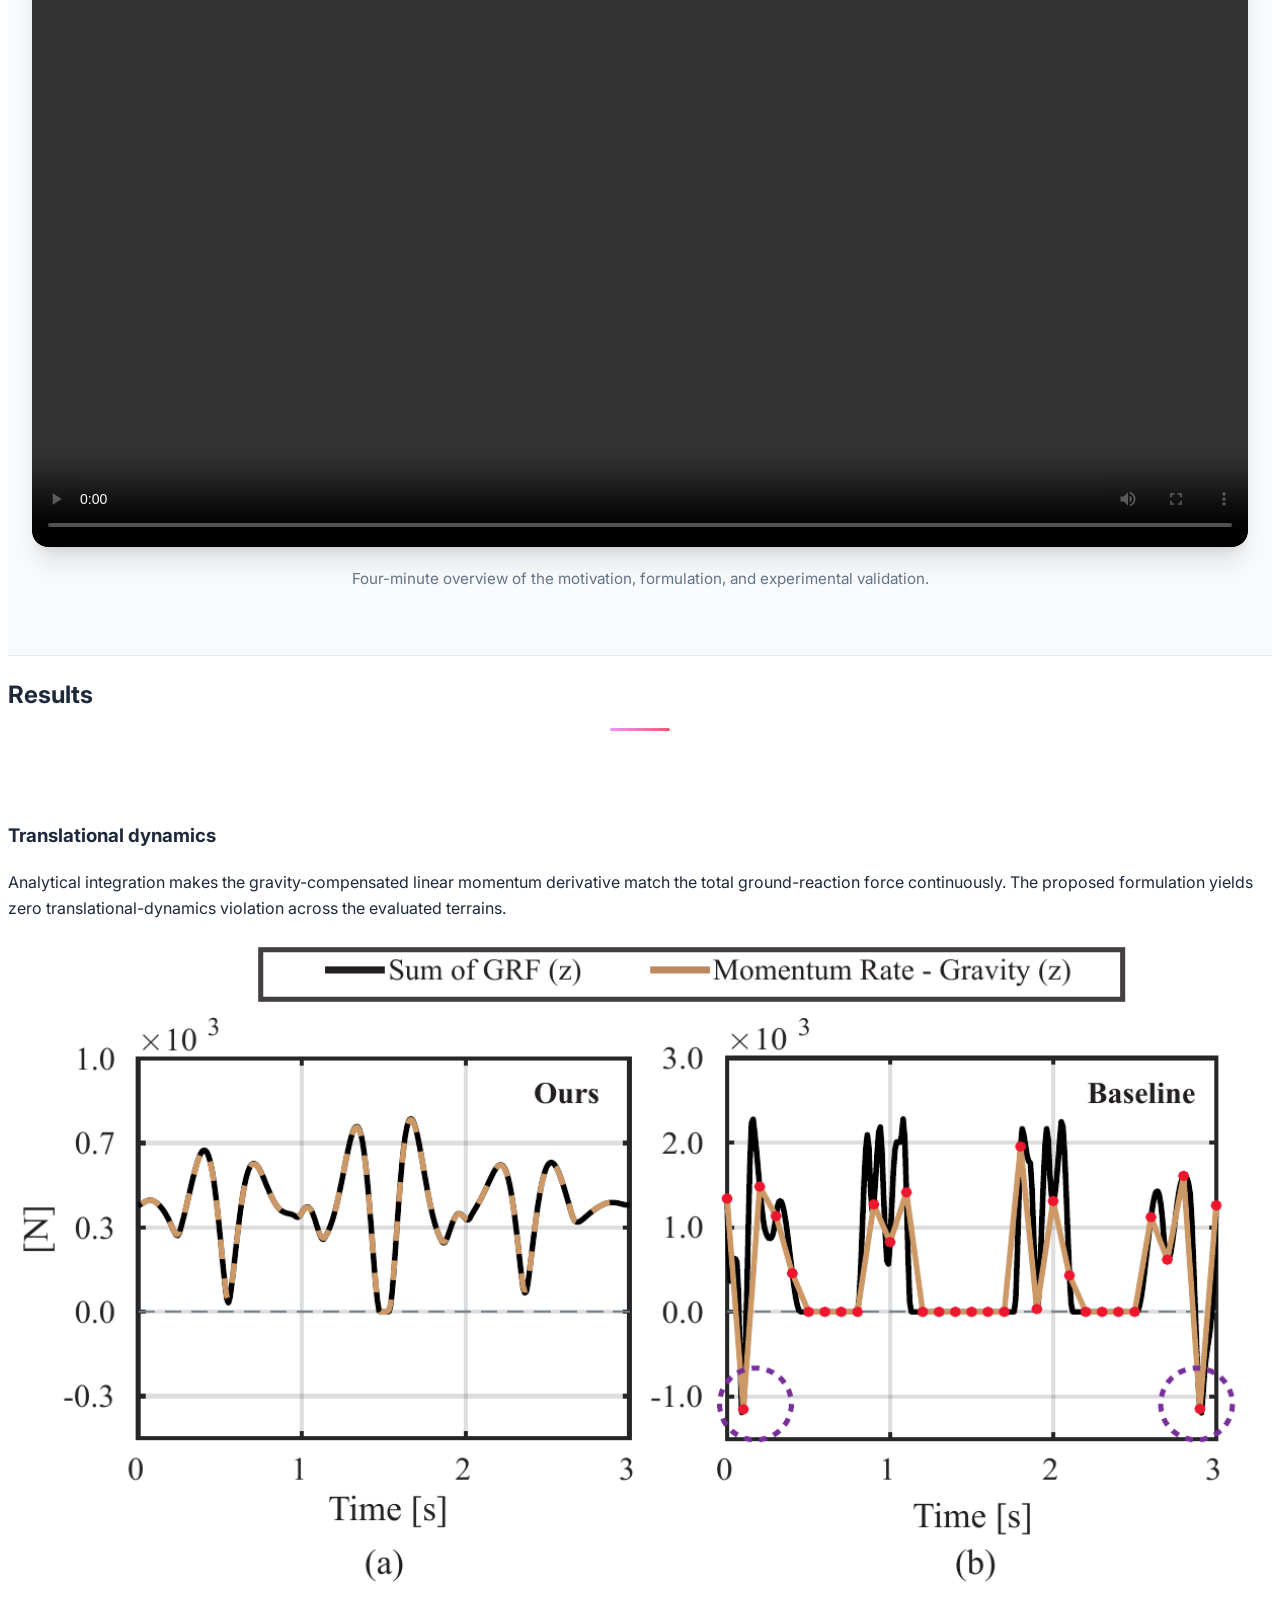
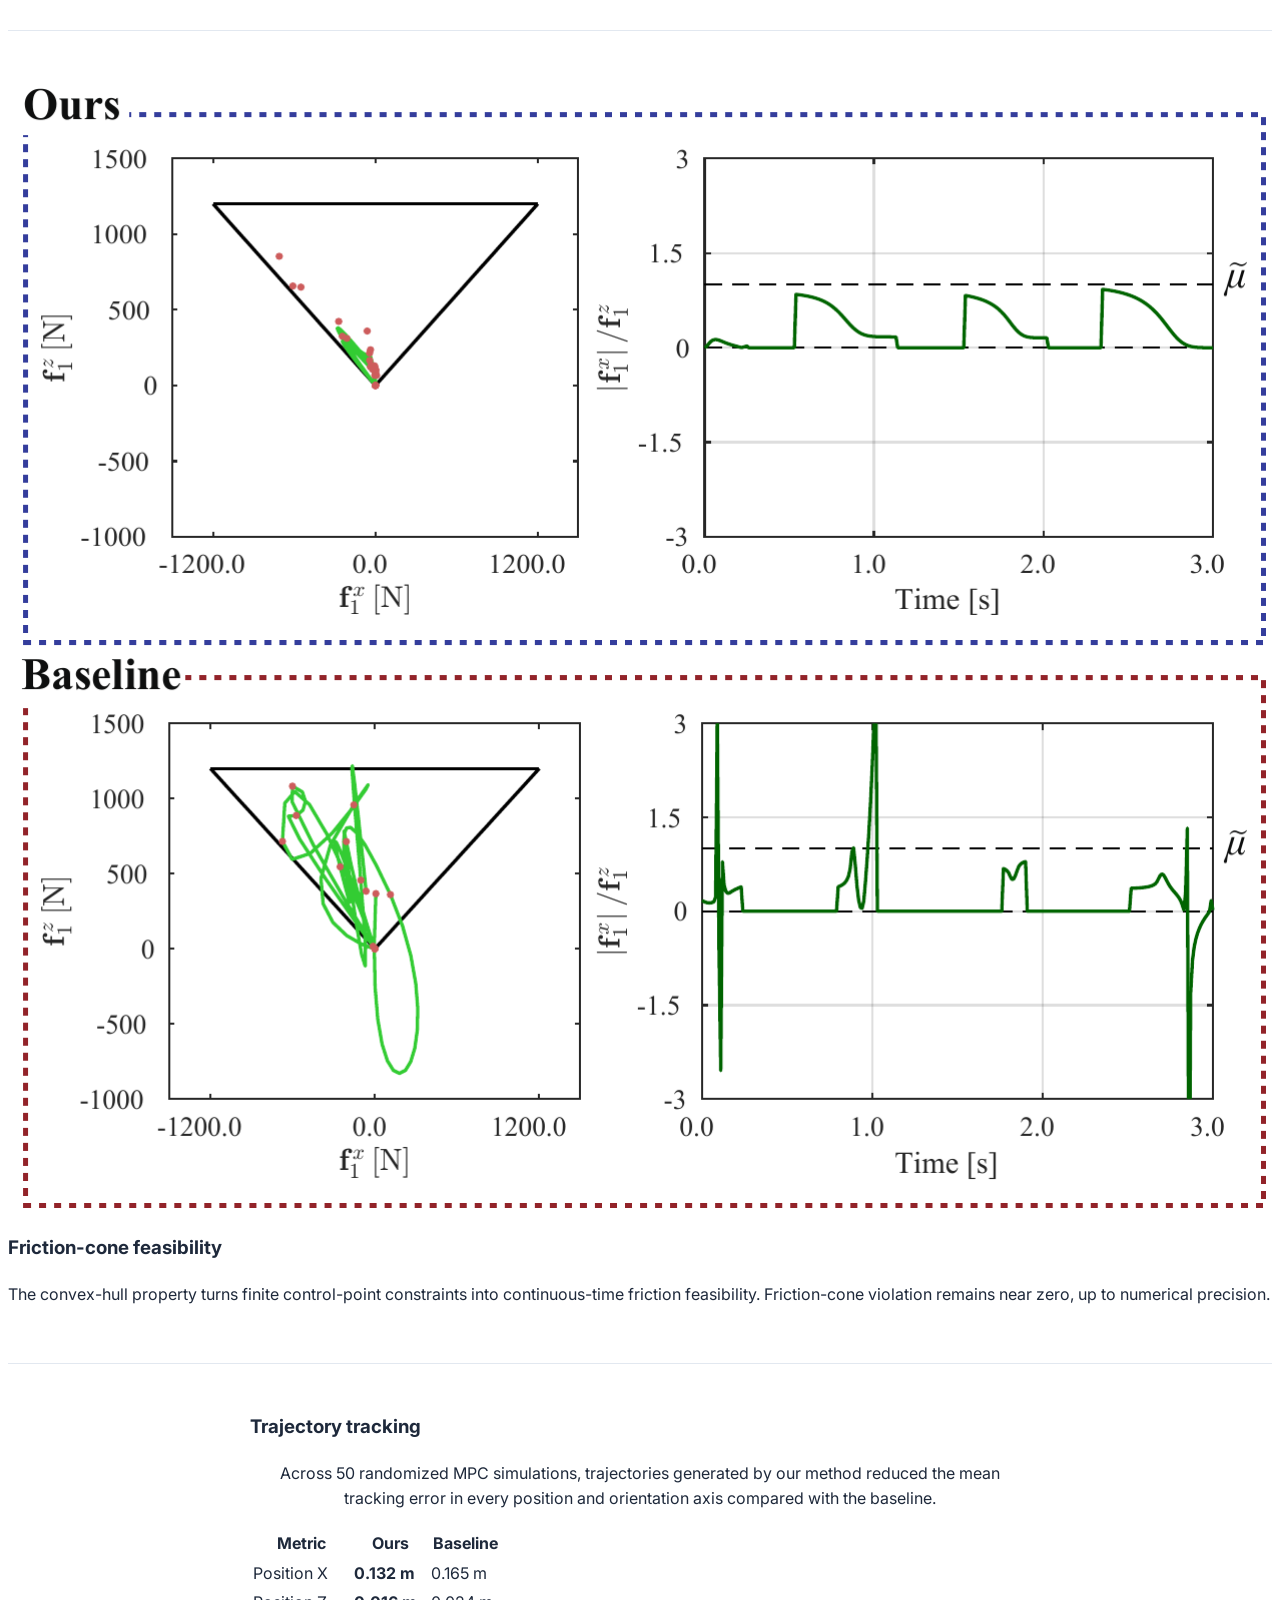
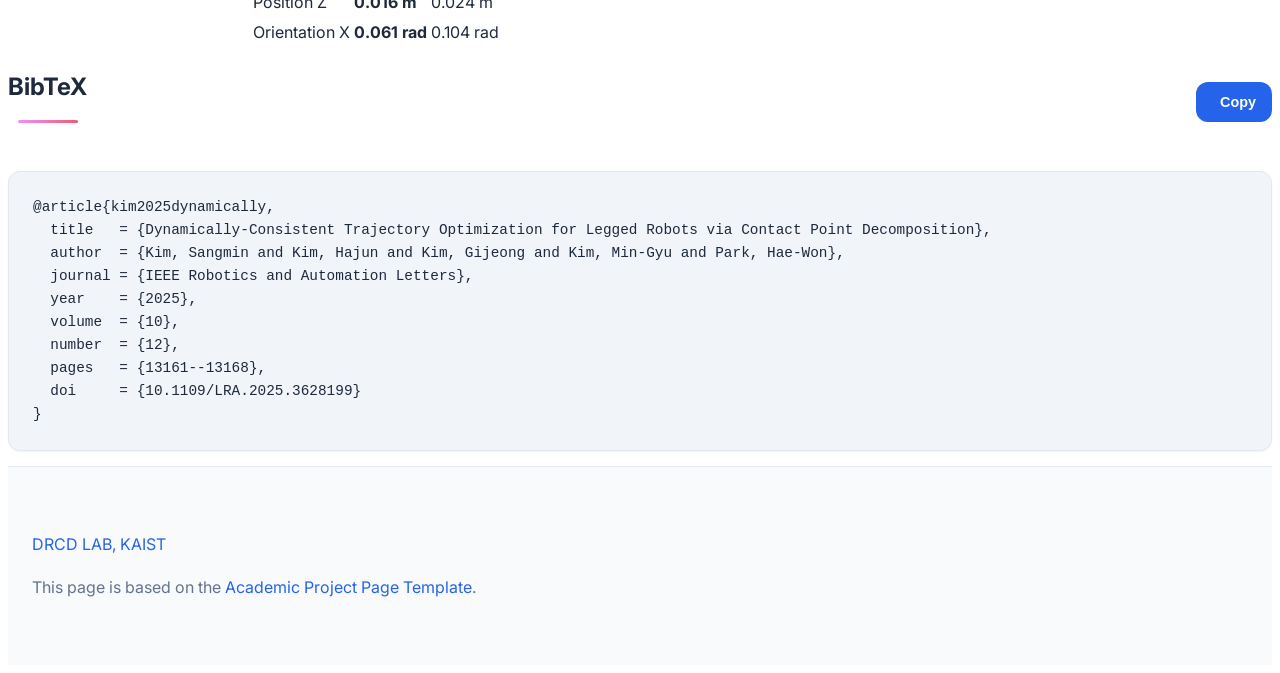
==== commit cf0c94d2: "Align project page with academic template" ====
--- a/index.html
+++ b/index.html
@@ -8,7 +8,7 @@
   <meta name="keywords" content="legged robots, trajectory optimization, contact planning, Bézier polynomials, friction cone, quadruped robots">
   <meta name="author" content="Sangmin Kim, Hajun Kim, Gijeong Kim, Min-Gyu Kim, Hae-Won Park">
   <meta name="robots" content="index, follow">
-  <meta name="theme-color" content="#10231f">
+  <meta name="theme-color" content="#2563eb">
 
   <meta property="og:type" content="article">
   <meta property="og:site_name" content="DRCD LAB · KAIST">
@@ -31,226 +31,205 @@
   <meta name="citation_author" content="Park, Hae-Won">
   <meta name="citation_publication_date" content="2025">
   <meta name="citation_journal_title" content="IEEE Robotics and Automation Letters">
+  <meta name="citation_volume" content="10">
+  <meta name="citation_issue" content="12">
+  <meta name="citation_firstpage" content="13161">
+  <meta name="citation_lastpage" content="13168">
+  <meta name="citation_doi" content="10.1109/LRA.2025.3628199">
+  <meta name="citation_pdf_url" content="https://arxiv.org/pdf/2510.24069">
 
   <title>Dynamically-Consistent Trajectory Optimization for Legged Robots</title>
   <link rel="icon" type="image/x-icon" href="static/images/favicon.ico">
   <link rel="stylesheet" href="static/css/bulma.min.css">
+  <link rel="stylesheet" href="static/css/bulma-carousel.min.css">
+  <link rel="stylesheet" href="static/css/bulma-slider.min.css">
   <link rel="stylesheet" href="static/css/fontawesome.all.min.css">
   <link rel="stylesheet" href="static/css/index.css">
   <link rel="preconnect" href="https://fonts.googleapis.com">
   <link rel="preconnect" href="https://fonts.gstatic.com" crossorigin>
-  <link href="https://fonts.googleapis.com/css2?family=DM+Sans:wght@400;500;600;700&amp;family=Manrope:wght@500;600;700;800&amp;display=swap" rel="stylesheet">
-
-  <script type="application/ld+json">
-  {
-    "@context": "https://schema.org",
-    "@type": "ScholarlyArticle",
-    "headline": "Dynamically-Consistent Trajectory Optimization for Legged Robots via Contact Point Decomposition",
-    "author": [
-      {"@type":"Person","name":"Sangmin Kim"},
-      {"@type":"Person","name":"Hajun Kim"},
-      {"@type":"Person","name":"Gijeong Kim"},
-      {"@type":"Person","name":"Min-Gyu Kim"},
-      {"@type":"Person","name":"Hae-Won Park"}
-    ],
-    "datePublished": "2025",
-    "publisher": {"@type":"Organization","name":"IEEE Robotics and Automation Letters"},
-    "keywords": ["legged robots", "trajectory optimization", "multi-contact motion planning", "optimal control"],
-    "isAccessibleForFree": true
-  }
-  </script>
+  <link href="https://fonts.googleapis.com/css2?family=Inter:wght@400;500;600;700;800&amp;display=swap" rel="stylesheet">
+  <script defer src="static/js/fontawesome.all.min.js"></script>
 </head>
 <body>
-  <nav class="site-nav" aria-label="Primary navigation">
-    <a class="brand" href="#top" aria-label="Go to top"><span class="brand-mark"></span>DCTO</a>
-    <div class="nav-links">
-      <a href="#method">Method</a>
-      <a href="#video">Video</a>
-      <a href="#results">Results</a>
-      <a href="#citation">Citation</a>
-    </div>
-  </nav>
-
-  <main id="top">
-    <header class="project-hero">
-      <div class="hero-glow hero-glow-one"></div>
-      <div class="hero-glow hero-glow-two"></div>
-      <div class="container is-max-desktop hero-content">
-        <p class="eyebrow"><span></span>IEEE Robotics and Automation Letters · 2025</p>
-        <h1>Dynamically-Consistent<br>Trajectory Optimization<br><em>for Legged Robots</em></h1>
-        <p class="hero-subtitle">via Contact Point Decomposition</p>
-
-        <div class="authors" aria-label="Paper authors">
-          <span>Sangmin Kim</span><span>Hajun Kim</span><span>Gijeong Kim</span><span>Min-Gyu Kim</span><span>Hae-Won Park</span>
-        </div>
-        <p class="affiliation"><a href="https://www.dynamicrobot.kaist.ac.kr/" target="_blank" rel="noopener">DRCD LAB · KAIST</a></p>
-
-        <div class="project-links">
-          <a class="project-button is-disabled" aria-disabled="true" title="Add the final paper PDF to enable this link"><i class="fas fa-file-pdf"></i> Paper <small>coming soon</small></a>
-          <a class="project-button is-disabled" aria-disabled="true" title="Add the public code repository URL to enable this link"><i class="fab fa-github"></i> Code <small>coming soon</small></a>
-          <a class="project-button" href="#citation"><i class="fas fa-quote-right"></i> Cite</a>
-        </div>
-
-        <div class="hero-figure">
-          <img src="static/images/paper/terrain-results.png" alt="Quadruped motions generated on plane, block, stairs, and inclined chimney terrains">
-          <div class="terrain-tags" aria-hidden="true"><span>Plane</span><span>Block · 0.5 m</span><span>Stairs</span><span>Chimney · 45°</span></div>
-        </div>
-        <p class="hero-caption">One optimization framework. Diverse contact sequences. Reliable motion across challenging terrain.</p>
-      </div>
-    </header>
-
-    <section class="section intro-section">
-      <div class="container is-max-desktop">
-        <div class="section-label">The challenge</div>
-        <div class="intro-grid">
-          <h2>Feasible at nodes<br>does not mean<br><em>feasible in between.</em></h2>
-          <div class="intro-copy">
-            <p>Phase-based trajectory optimization can discover versatile gait sequences over long horizons. Yet enforcing dynamics and contact constraints only at discrete nodes leaves the motion between those nodes unconstrained—exactly where short contact phases can fail.</p>
-            <p>We restructure the problem so that translational dynamics and friction-cone conditions hold continuously across the trajectory, producing reference motions that controllers can track more reliably.</p>
-          </div>
-        </div>
-
-        <div class="metric-row" aria-label="Key results">
-          <div class="metric"><strong>0</strong><span>translational dynamics<br>violation in our formulation</span></div>
-          <div class="metric"><strong>≈0</strong><span>friction-cone violation<br>up to numerical precision</span></div>
-          <div class="metric"><strong>4</strong><span>terrain families<br>evaluated</span></div>
-          <div class="metric"><strong>50</strong><span>randomized tracking<br>simulations</span></div>
-        </div>
-      </div>
-    </section>
-
-    <section class="section method-section" id="method">
-      <div class="container is-max-desktop">
-        <div class="section-label light">Our approach</div>
-        <div class="section-heading light-heading">
-          <h2>Decompose. Parameterize.<br><em>Guarantee.</em></h2>
-          <p>We turn a coupled contact problem into a structured formulation whose geometry enforces the physics.</p>
-        </div>
-
-        <figure class="method-figure">
-          <img src="static/images/paper/method-overview.png" alt="Overview of contact point decomposition, phase-based trajectory optimization, and trajectory recombination">
-          <figcaption>Method overview: each contact point is optimized over its own phase sequence, then recombined into a dynamically consistent whole-body trajectory.</figcaption>
-        </figure>
-
-        <div class="contribution-grid">
-          <article>
-            <span class="step-number">01</span>
-            <h3>Contact point decomposition</h3>
-            <p>Using the superposition property of linear translational dynamics, we separate the influence of each contact force into independent multiple-phase problems.</p>
-          </article>
-          <article>
-            <span class="step-number">02</span>
-            <h3>Analytical dynamics</h3>
-            <p>Bézier differentiation matrices create an analytical relationship between robot position and contact force, satisfying translational dynamics throughout every phase.</p>
-          </article>
-          <article>
-            <span class="step-number">03</span>
-            <h3>Convex-hull feasibility</h3>
-            <p>Constraining force control points inside the friction pyramid keeps the complete Bézier force curve inside it—not just a sparse set of samples.</p>
-          </article>
-        </div>
-      </div>
-    </section>
-
-    <section class="section video-section" id="video">
-      <div class="container is-max-desktop">
-        <div class="section-label">Presentation</div>
-        <div class="section-heading">
-          <h2>The complete method,<br><em>in four minutes.</em></h2>
-          <p>From the limitations of node-based constraints to contact point decomposition, continuous feasibility, and tracking validation.</p>
-        </div>
-        <div class="video-frame">
-          <video controls preload="metadata" playsinline>
-            <source src="static/videos/paper-presentation.mp4" type="video/mp4">
-            Your browser does not support embedded MP4 video.
-          </video>
-        </div>
-      </div>
-    </section>
-
-    <section class="section results-section" id="results">
-      <div class="container is-max-desktop">
-        <div class="section-label">Evaluation</div>
-        <div class="section-heading">
-          <h2>Consistency that holds<br><em>between the dots.</em></h2>
-          <p>Compared with a collocation baseline, our trajectories preserve physical feasibility throughout time and improve downstream tracking.</p>
-        </div>
-
-        <div class="result-card">
-          <div class="result-copy">
-            <span class="result-index">01 / Dynamics</span>
-            <h3>Force and motion agree across the entire trajectory.</h3>
-            <p>Analytical integration makes the gravity-compensated linear momentum derivative match the total ground-reaction force continuously. The baseline only matches at constrained nodes and misses behavior between them.</p>
-            <div class="result-stat"><strong>0 N</strong><span>translational dynamics violation<br>across every evaluated terrain</span></div>
-          </div>
-          <figure><img src="static/images/paper/dynamics-feasibility.png" alt="Comparison of translational dynamics feasibility for the proposed method and baseline"><figcaption>Total GRF and gravity-compensated momentum derivative along the z-axis.</figcaption></figure>
-        </div>
-
-        <div class="result-card reverse">
-          <div class="result-copy">
-            <span class="result-index">02 / Contact</span>
-            <h3>Every force stays inside the friction cone.</h3>
-            <p>The convex-hull property of Bézier curves turns a finite set of control-point constraints into continuous-time friction feasibility. Interval-based enforcement can leave the cone between samples.</p>
-            <div class="result-stat"><strong>≈0 N</strong><span>friction-cone violation<br>up to numerical error</span></div>
-          </div>
-          <figure><img src="static/images/paper/friction-feasibility.png" alt="Ground reaction force profiles compared against the friction pyramid"><figcaption>Ground-reaction force profile for the front-right leg.</figcaption></figure>
-        </div>
-
-        <div class="tracking-panel">
-          <div>
-            <span class="result-index">03 / Tracking</span>
-            <h3>More feasible references are easier to track.</h3>
-            <p>An MPC tracked trajectories from both methods over 50 randomized simulations. Our references reduced mean errors in every position and orientation axis.</p>
-          </div>
-          <div class="tracking-bars" aria-label="Mean tracking error comparison">
-            <div class="bar-group"><div class="bar-label"><span>Position X</span><span>0.132 m vs 0.165 m</span></div><div class="bar"><i style="width:80%"></i><b style="width:100%"></b></div></div>
-            <div class="bar-group"><div class="bar-label"><span>Position Z</span><span>0.016 m vs 0.024 m</span></div><div class="bar"><i style="width:67%"></i><b style="width:100%"></b></div></div>
-            <div class="bar-group"><div class="bar-label"><span>Orientation X</span><span>0.061 rad vs 0.104 rad</span></div><div class="bar"><i style="width:59%"></i><b style="width:100%"></b></div></div>
-            <div class="bar-legend"><span><i></i>Ours</span><span><b></b>Baseline</span></div>
-          </div>
-        </div>
-      </div>
-    </section>
-
-    <section class="section citation-section" id="citation">
-      <div class="container is-max-desktop citation-grid">
-        <div>
-          <div class="section-label light">Reference</div>
-          <h2>Cite this work</h2>
-          <p>The final volume, issue, page range, DOI, and public paper URL can be added once available.</p>
-        </div>
-        <div class="bibtex-wrap">
-          <button class="copy-button" type="button" onclick="copyBibTeX(this)"><i class="far fa-copy"></i><span>Copy BibTeX</span></button>
-          <pre id="bibtex"><code>@article{kim2025dynamically,
-  title   = {Dynamically-Consistent Trajectory Optimization
-             for Legged Robots via Contact Point Decomposition},
-  author  = {Kim, Sangmin and Kim, Hajun and Kim, Gijeong and
-             Kim, Min-Gyu and Park, Hae-Won},
+  <main>
+    <section class="hero publication-header">
+      <div class="hero-body">
+        <div class="container is-max-desktop">
+          <div class="columns is-centered">
+            <div class="column has-text-centered">
+              <h1 class="title is-1 publication-title">Dynamically-Consistent Trajectory Optimization for Legged Robots via Contact Point Decomposition</h1>
+
+              <div class="is-size-5 publication-authors">
+                <span class="author-block">Sangmin Kim,</span>
+                <span class="author-block">Hajun Kim,</span>
+                <span class="author-block">Gijeong Kim,</span>
+                <span class="author-block">Min-Gyu Kim,</span>
+                <span class="author-block">Hae-Won Park</span>
+              </div>
+
+              <div class="is-size-5 publication-authors">
+                <span class="author-block"><a href="https://www.dynamicrobot.kaist.ac.kr/" target="_blank" rel="noopener">DRCD LAB, KAIST</a></span><br>
+                <span class="author-block publication-venue">IEEE Robotics and Automation Letters, 10(12), 13161–13168, 2025</span>
+              </div>
+
+              <div class="publication-links">
+                <span class="link-block">
+                  <a href="https://arxiv.org/pdf/2510.24069" target="_blank" rel="noopener" class="button is-normal is-rounded is-dark"><span class="icon"><i class="fas fa-file-pdf"></i></span><span>Paper</span></a>
+                </span>
+                <span class="link-block">
+                  <span class="button is-normal is-rounded is-dark is-static project-link-disabled"><span class="icon"><i class="fab fa-github"></i></span><span>Code</span></span>
+                </span>
+                <span class="link-block">
+                  <a href="https://arxiv.org/abs/2510.24069" target="_blank" rel="noopener" class="button is-normal is-rounded is-dark"><span class="icon"><i class="fas fa-file-alt"></i></span><span>arXiv</span></a>
+                </span>
+                <span class="link-block">
+                  <a href="https://ieeexplore.ieee.org/document/11224016" target="_blank" rel="noopener" class="button is-normal is-rounded is-dark"><span class="icon"><i class="fas fa-external-link-alt"></i></span><span>IEEE</span></a>
+                </span>
+                <span class="link-block">
+                  <a href="#BibTeX" class="button is-normal is-rounded is-dark"><span class="icon"><i class="fas fa-quote-right"></i></span><span>BibTeX</span></a>
+                </span>
+              </div>
+            </div>
+          </div>
+        </div>
+      </div>
+    </section>
+
+    <section class="hero teaser">
+      <div class="container is-max-desktop">
+        <div class="hero-body">
+          <img class="teaser-image" src="static/images/paper/terrain-results.png" alt="Quadruped motions generated on plane, block, stairs, and inclined chimney terrains">
+          <h2 class="subtitle has-text-centered teaser-caption">Our framework generates dynamically consistent motions across flat ground, a 0.5 m block, stairs, and 45° inclined walls.</h2>
+        </div>
+      </div>
+    </section>
+
+    <section class="section hero is-light">
+      <div class="container is-max-desktop">
+        <div class="columns is-centered has-text-centered">
+          <div class="column is-four-fifths">
+            <h2 class="title is-3">Abstract</h2>
+            <div class="content has-text-justified">
+              <p>To generate reliable motion for legged robots through trajectory optimization, it is crucial to compute the robot path and contact sequence while accurately considering dynamics. We present a phase-based trajectory optimization framework that ensures translational dynamics and friction-cone feasibility throughout the entire trajectory. The method decomposes translational dynamics for each contact point using the superposition property of linear differential equations, derives an analytical relationship between robot position and force using Bézier differentiation matrices, and exploits the convex-hull property of Bézier polynomials to satisfy friction-cone constraints. We validate the framework with a quadruped model across multiple terrains and gait sequences.</p>
+            </div>
+          </div>
+        </div>
+      </div>
+    </section>
+
+    <section class="section">
+      <div class="container is-max-desktop">
+        <h2 class="title is-3 has-text-centered">Method</h2>
+        <div class="content has-text-justified">
+          <img class="section-figure method-image" src="static/images/paper/method-overview.png" alt="Overview of contact point decomposition and phase-based trajectory optimization">
+          <p class="figure-caption">Each contact point is optimized over its own stance and swing phases, then recombined into a whole-body trajectory.</p>
+          <ul class="contribution-list">
+            <li><strong>Contact point decomposition.</strong> The effects of individual contact forces are separated into multiple-phase problems using the superposition property of translational dynamics.</li>
+            <li><strong>Analytical dynamics.</strong> Bézier differentiation matrices relate robot position and contact force analytically, satisfying translational dynamics throughout each phase.</li>
+            <li><strong>Continuous friction feasibility.</strong> Constraining Bézier control points inside the friction pyramid keeps the complete force profile inside it.</li>
+          </ul>
+        </div>
+      </div>
+    </section>
+
+    <section class="hero is-small is-light">
+      <div class="hero-body">
+        <div class="container is-max-desktop">
+          <h2 class="title is-3 has-text-centered">Video</h2>
+          <div class="publication-video local-video">
+            <video controls preload="metadata" playsinline>
+              <source src="static/videos/paper-presentation.mp4" type="video/mp4">
+              Your browser does not support embedded MP4 video.
+            </video>
+          </div>
+          <p class="figure-caption">Four-minute overview of the motivation, formulation, and experimental validation.</p>
+        </div>
+      </div>
+    </section>
+
+    <section class="section">
+      <div class="container is-max-desktop">
+        <h2 class="title is-3 has-text-centered">Results</h2>
+
+        <div class="result-block columns is-vcentered">
+          <div class="column is-5 content">
+            <h3 class="title is-4">Translational dynamics</h3>
+            <p>Analytical integration makes the gravity-compensated linear momentum derivative match the total ground-reaction force continuously. The proposed formulation yields zero translational-dynamics violation across the evaluated terrains.</p>
+          </div>
+          <div class="column is-7">
+            <img class="section-figure" src="static/images/paper/dynamics-feasibility.png" alt="Comparison of translational dynamics feasibility for the proposed method and baseline">
+          </div>
+        </div>
+
+        <div class="result-block columns is-vcentered">
+          <div class="column is-7">
+            <img class="section-figure" src="static/images/paper/friction-feasibility.png" alt="Ground reaction force profiles compared against the friction pyramid">
+          </div>
+          <div class="column is-5 content">
+            <h3 class="title is-4">Friction-cone feasibility</h3>
+            <p>The convex-hull property turns finite control-point constraints into continuous-time friction feasibility. Friction-cone violation remains near zero, up to numerical precision.</p>
+          </div>
+        </div>
+
+        <div class="content tracking-summary">
+          <h3 class="title is-4 has-text-centered">Trajectory tracking</h3>
+          <p>Across 50 randomized MPC simulations, trajectories generated by our method reduced the mean tracking error in every position and orientation axis compared with the baseline.</p>
+          <div class="table-container">
+            <table class="table is-striped is-hoverable is-fullwidth has-text-centered">
+              <thead><tr><th>Metric</th><th>Ours</th><th>Baseline</th></tr></thead>
+              <tbody>
+                <tr><td>Position X</td><td><strong>0.132 m</strong></td><td>0.165 m</td></tr>
+                <tr><td>Position Z</td><td><strong>0.016 m</strong></td><td>0.024 m</td></tr>
+                <tr><td>Orientation X</td><td><strong>0.061 rad</strong></td><td>0.104 rad</td></tr>
+              </tbody>
+            </table>
+          </div>
+        </div>
+      </div>
+    </section>
+
+    <section class="section" id="BibTeX">
+      <div class="container is-max-desktop content">
+        <div class="bibtex-header">
+          <h2 class="title is-3">BibTeX</h2>
+          <button class="copy-bibtex-btn" type="button" onclick="copyBibTeX()"><i class="fas fa-copy"></i><span class="copy-text">Copy</span></button>
+        </div>
+        <pre id="bibtex-code"><code>@article{kim2025dynamically,
+  title   = {Dynamically-Consistent Trajectory Optimization for Legged Robots via Contact Point Decomposition},
+  author  = {Kim, Sangmin and Kim, Hajun and Kim, Gijeong and Kim, Min-Gyu and Park, Hae-Won},
   journal = {IEEE Robotics and Automation Letters},
-  year    = {2025}
+  year    = {2025},
+  volume  = {10},
+  number  = {12},
+  pages   = {13161--13168},
+  doi     = {10.1109/LRA.2025.3628199}
 }</code></pre>
-        </div>
       </div>
     </section>
   </main>
 
-  <footer>
-    <div class="container is-max-desktop footer-inner">
-      <p><a href="https://www.dynamicrobot.kaist.ac.kr/" target="_blank" rel="noopener">DRCD LAB · KAIST</a></p>
-      <p>Page based on the <a href="https://github.com/eliahuhorwitz/Academic-project-page-template" target="_blank" rel="noopener">Academic Project Page Template</a>.</p>
+  <footer class="footer">
+    <div class="container">
+      <div class="columns is-centered">
+        <div class="column is-8 content has-text-centered">
+          <p><a href="https://www.dynamicrobot.kaist.ac.kr/" target="_blank" rel="noopener">DRCD LAB, KAIST</a></p>
+          <p>This page is based on the <a href="https://github.com/eliahuhorwitz/Academic-project-page-template" target="_blank" rel="noopener">Academic Project Page Template</a>.</p>
+        </div>
+      </div>
     </div>
   </footer>
 
   <script>
-    async function copyBibTeX(button) {
-      const text = document.querySelector('#bibtex code').innerText;
+    async function copyBibTeX() {
+      const text = document.querySelector('#bibtex-code code').innerText;
+      const label = document.querySelector('.copy-text');
       try {
         await navigator.clipboard.writeText(text);
-        button.querySelector('span').textContent = 'Copied!';
-        setTimeout(() => button.querySelector('span').textContent = 'Copy BibTeX', 1800);
+        label.textContent = 'Copied!';
+        setTimeout(() => label.textContent = 'Copy', 1800);
       } catch (error) {
         const range = document.createRange();
-        range.selectNode(document.querySelector('#bibtex code'));
+        range.selectNode(document.querySelector('#bibtex-code code'));
         window.getSelection().removeAllRanges();
         window.getSelection().addRange(range);
       }
--- a/static/css/index.css
+++ b/static/css/index.css
@@ -1,127 +1,830 @@
-:root{--ink:#10231f;--forest:#183b32;--green:#35d07f;--mint:#b7f5ce;--cream:#f2efe6;--paper:#fbfaf6;--orange:#ec7d4b;--muted:#60706a;--line:#d8ddd6}
-*{box-sizing:border-box}
-html{scroll-behavior:smooth}
-body{margin:0;background:var(--paper);color:var(--ink);font-family:"DM Sans",sans-serif;line-height:1.65;-webkit-font-smoothing:antialiased}
-h1,h2,h3,.brand{font-family:"Manrope",sans-serif}
-a{color:inherit}
-.container.is-max-desktop{max-width:1120px}
-.site-nav{height:68px;padding:0 max(24px,calc((100vw - 1120px)/2));display:flex;align-items:center;justify-content:space-between;background:rgba(251,250,246,.9);border-bottom:1px solid rgba(16,35,31,.1);backdrop-filter:blur(16px);position:fixed;inset:0 0 auto;z-index:20}
-.brand{display:flex;align-items:center;gap:10px;font-weight:800;letter-spacing:.08em}
-.brand-mark{width:18px;height:18px;border:5px solid var(--green);border-radius:50%;position:relative}
-.brand-mark:after{content:"";position:absolute;width:8px;height:2px;background:var(--ink);right:-8px;top:3px;transform:rotate(-38deg)}
-.nav-links{display:flex;gap:30px;font-size:.9rem;font-weight:600}
-.nav-links a{text-decoration:none}
-.nav-links a:hover{color:#128953}
-.project-hero{padding:145px 24px 90px;background:var(--cream);position:relative;overflow:hidden}
-.hero-content{position:relative;z-index:1}
-.hero-glow{position:absolute;border-radius:50%;filter:blur(2px);opacity:.55}
-.hero-glow-one{width:500px;height:500px;background:radial-gradient(circle,var(--mint),transparent 68%);top:-180px;right:-130px}
-.hero-glow-two{width:360px;height:360px;background:radial-gradient(circle,#ffd4bd,transparent 70%);bottom:80px;left:-150px}
-.eyebrow,.section-label{text-transform:uppercase;letter-spacing:.16em;font-size:.74rem;font-weight:700}
-.eyebrow{display:flex;align-items:center;gap:12px;color:#356155}
-.eyebrow span{width:32px;height:2px;background:var(--green)}
-.project-hero h1{font-size:clamp(2.7rem,6vw,5.6rem);line-height:1.03;letter-spacing:-.055em;margin:27px 0 8px;max-width:1020px;font-weight:800}
-.project-hero h1 em,.intro-grid h2 em,.section-heading h2 em{font-style:normal;color:#138b54}
-.hero-subtitle{font:600 clamp(1.2rem,2.5vw,1.7rem)/1.3 "Manrope";color:var(--muted);margin-bottom:32px}
-.authors{display:flex;flex-wrap:wrap;gap:6px 22px;font-weight:600}
-.authors span:not(:last-child):after{content:"·";color:#92a19b;margin-left:22px}
-.affiliation{margin:7px 0 26px;color:var(--muted)}
-.project-links{display:flex;flex-wrap:wrap;gap:10px;margin-bottom:52px}
-.project-button{display:inline-flex;align-items:center;gap:9px;background:var(--ink);color:white;border-radius:999px;padding:11px 18px;font-size:.9rem;font-weight:700;text-decoration:none}
-.project-button:hover{background:#128953;color:white}
-.project-button small{font-size:.65rem;opacity:.62;font-weight:500}
-.project-button.is-disabled{background:#52625d;cursor:not-allowed}
-.hero-figure{background:white;padding:14px;border-radius:18px;box-shadow:0 28px 70px rgba(23,55,46,.14)}
-.hero-figure img{display:block;width:100%;border-radius:10px}
-.terrain-tags{display:grid;grid-template-columns:repeat(4,1fr);gap:12px;padding:14px 5px 1px;text-align:center;color:var(--muted);font-size:.75rem;font-weight:700;text-transform:uppercase;letter-spacing:.08em}
-.hero-caption{text-align:center;color:var(--muted);font-size:.92rem;margin:17px 0 0}
-.section{padding:105px 24px}
-.section-label{color:#168b55;margin-bottom:34px}
-.section-label:before{content:"";display:inline-block;width:7px;height:7px;background:var(--green);border-radius:50%;margin:0 10px 1px 0}
-.intro-grid{display:grid;grid-template-columns:1.05fr 1fr;gap:80px}
-.intro-grid h2,.section-heading h2{font-size:clamp(2.1rem,4vw,3.75rem);line-height:1.08;letter-spacing:-.045em;margin:0;font-weight:800}
-.intro-copy{font-size:1.08rem;color:#4f605a}
-.intro-copy p:first-child{margin-top:4px}
-.metric-row{display:grid;grid-template-columns:repeat(4,1fr);margin-top:80px;border-top:1px solid var(--line);border-bottom:1px solid var(--line)}
-.metric{padding:34px 20px 34px 0}
-.metric:not(:last-child){border-right:1px solid var(--line)}
-.metric:not(:first-child){padding-left:26px}
-.metric strong{font:800 2.25rem/1 "Manrope";display:block;color:#138b54;margin-bottom:12px}
-.metric span{font-size:.78rem;color:var(--muted);line-height:1.4}
-.method-section{background:var(--ink);color:white}
-.section-label.light{color:var(--mint)}
-.light-heading{display:grid;grid-template-columns:1.2fr .7fr;gap:80px;align-items:end}
-.section-heading p{font-size:1.05rem;color:var(--muted);margin:0}
-.light-heading h2 em{color:var(--green)}
-.light-heading p{color:#aebdb8}
-.method-figure{margin:60px 0 45px;background:white;border-radius:18px;padding:20px;box-shadow:0 30px 80px rgba(0,0,0,.2)}
-.method-figure img{display:block;max-height:720px;margin:auto}
-.method-figure figcaption,.result-card figcaption{color:#6a7974;font-size:.78rem;text-align:center;padding:14px 5px 0}
-.contribution-grid{display:grid;grid-template-columns:repeat(3,1fr);gap:1px;background:#345047;border:1px solid #345047}
-.contribution-grid article{background:var(--ink);padding:38px 30px}
-.step-number,.result-index{font-size:.7rem;font-weight:700;letter-spacing:.14em;text-transform:uppercase;color:var(--green)}
-.contribution-grid h3{font-size:1.18rem;margin:45px 0 14px}
-.contribution-grid p{color:#adbbb6;font-size:.92rem;margin:0}
-.section-heading{display:grid;grid-template-columns:1.2fr .7fr;gap:80px;align-items:end;margin-bottom:65px}
-.video-section{background:#e9eee9}
-.video-frame{background:var(--ink);border-radius:18px;padding:12px;box-shadow:0 28px 70px rgba(23,55,46,.18)}
-.video-frame video{display:block;width:100%;aspect-ratio:16/9;background:#091713;border-radius:10px}
-.result-card{display:grid;grid-template-columns:.78fr 1.22fr;gap:55px;align-items:center;padding:55px 0;border-top:1px solid var(--line)}
-.result-card.reverse{grid-template-columns:1.22fr .78fr}
-.result-card.reverse .result-copy{order:2}
-.result-card figure{margin:0;background:white;border:1px solid var(--line);padding:18px;border-radius:15px}
-.result-card figure img{display:block;width:100%}
-.result-copy h3,.tracking-panel h3{font-size:1.65rem;line-height:1.25;letter-spacing:-.025em;margin:16px 0}
-.result-copy p,.tracking-panel p{color:var(--muted)}
-.result-stat{display:flex;align-items:center;gap:18px;margin-top:30px}
-.result-stat strong{font:800 2rem "Manrope";color:#138b54}
-.result-stat span{font-size:.74rem;color:var(--muted);line-height:1.35}
-.tracking-panel{display:grid;grid-template-columns:.85fr 1.15fr;gap:70px;background:var(--cream);padding:55px;border-radius:18px;margin-top:55px}
-.tracking-bars{align-self:center}
-.bar-group{margin-bottom:20px}
-.bar-label{display:flex;justify-content:space-between;font-size:.76rem;font-weight:600;margin-bottom:6px}
-.bar{height:13px;position:relative}
-.bar i,.bar b{position:absolute;left:0;height:5px;border-radius:10px}
-.bar i{background:var(--green);top:0;z-index:2}
-.bar b{background:#b8bdb8;top:8px}
-.bar-legend{display:flex;gap:18px;font-size:.72rem;color:var(--muted);margin-top:28px}
-.bar-legend span{display:flex;align-items:center;gap:7px}
-.bar-legend i,.bar-legend b{display:inline-block;width:18px;height:4px;background:var(--green)}
-.bar-legend b{background:#b8bdb8}
-.citation-section{background:var(--forest);color:white}
-.citation-grid{display:grid;grid-template-columns:.65fr 1.35fr;gap:70px}
-.citation-grid h2{font-size:2.4rem;margin:0 0 16px}
-.citation-grid p{color:#afbeb9}
-.bibtex-wrap{position:relative}
-.bibtex-wrap pre{background:#0c1e19;color:#d5e9df;border:1px solid #345047;border-radius:14px;padding:30px;white-space:pre-wrap;font-size:.78rem;line-height:1.65;overflow:auto}
-.copy-button{position:absolute;right:12px;top:12px;z-index:2;border:1px solid #49655c;background:#1b392f;color:white;border-radius:999px;padding:8px 13px;font:600 .72rem "DM Sans";cursor:pointer}
-.copy-button i{margin-right:5px}
-footer{background:#0b1a16;color:#8da099;padding:30px 24px;font-size:.76rem}
-.footer-inner{display:flex;justify-content:space-between;gap:20px}
-.footer-inner p{margin:0}
-.footer-inner a{color:#c8ddd4}
-@media(max-width:768px){.site-nav{height:60px}
-.nav-links{gap:14px;font-size:.76rem}
-.project-hero{padding-top:110px}
-.project-hero h1 br{display:none}
-.authors span:not(:last-child):after{display:none}
-.terrain-tags{gap:5px;font-size:.55rem}
-.intro-grid,.light-heading,.section-heading,.result-card,.result-card.reverse,.tracking-panel,.citation-grid{grid-template-columns:1fr;gap:32px}
-.metric-row{grid-template-columns:1fr 1fr}
-.metric:nth-child(2){border-right:0}
-.metric:nth-child(-n+2){border-bottom:1px solid var(--line)}
-.contribution-grid{grid-template-columns:1fr}
-.result-card.reverse .result-copy{order:0}
-.section{padding:75px 20px}
-.tracking-panel{padding:32px 24px}
-.footer-inner{display:block}
-.footer-inner p+p{margin-top:8px}
-}
-@media(max-width:460px){.nav-links a:nth-child(2){display:none}
-.project-hero{padding-left:18px;padding-right:18px}
-.metric{padding:25px 14px!important}
-.metric strong{font-size:1.8rem}
-.method-figure{padding:8px}
-.project-links{gap:7px}
-.project-button{font-size:.78rem;padding:9px 13px}
-}
+/* Modern CSS Variables for consistent theming */
+:root {
+  --primary-color: #2563eb;
+  --primary-hover: #1d4ed8;
+  --secondary-color: #64748b;
+  --accent-color: #0ea5e9;
+  --text-primary: #1e293b;
+  --text-secondary: #64748b;
+  --text-light: #94a3b8;
+  --background-primary: #ffffff;
+  --background-secondary: #f8fafc;
+  --background-accent: #f1f5f9;
+  --border-color: #e2e8f0;
+  --shadow-sm: 0 1px 2px 0 rgb(0 0 0 / 0.05);
+  --shadow-md: 0 4px 6px -1px rgb(0 0 0 / 0.1), 0 2px 4px -2px rgb(0 0 0 / 0.1);
+  --shadow-lg: 0 10px 15px -3px rgb(0 0 0 / 0.1), 0 4px 6px -4px rgb(0 0 0 / 0.1);
+  --shadow-xl: 0 20px 25px -5px rgb(0 0 0 / 0.1), 0 8px 10px -6px rgb(0 0 0 / 0.1);
+  --gradient-primary: linear-gradient(135deg, #667eea 0%, #764ba2 100%);
+  --gradient-accent: linear-gradient(135deg, #f093fb 0%, #f5576c 100%);
+  --gradient-subtle: linear-gradient(135deg, #ffecd2 0%, #fcb69f 100%);
+  --border-radius: 12px;
+  --border-radius-lg: 16px;
+  --transition: all 0.3s cubic-bezier(0.4, 0, 0.2, 1);
+}
+
+/* Smooth scrolling for better UX */
+html {
+  scroll-behavior: smooth;
+}
+
+body {
+  font-family: 'Inter', 'Segoe UI', -apple-system, BlinkMacSystemFont, sans-serif;
+  color: var(--text-primary);
+  line-height: 1.6;
+  font-size: 16px;
+  background-color: var(--background-primary);
+  -webkit-font-smoothing: antialiased;
+  -moz-osx-font-smoothing: grayscale;
+}
+
+
+/* Modern Button Styles */
+.button {
+  border-radius: var(--border-radius) !important;
+  font-weight: 600 !important;
+  transition: var(--transition) !important;
+  border: 2px solid transparent !important;
+  position: relative;
+  overflow: hidden;
+}
+
+.button.is-dark {
+  background: var(--text-primary) !important;
+  border: none !important;
+  color: white !important;
+  box-shadow: var(--shadow-md);
+}
+
+.button.is-dark:hover {
+  transform: translateY(-2px);
+  box-shadow: var(--shadow-lg);
+  background: var(--primary-color) !important;
+}
+
+.button.is-dark:active {
+  transform: translateY(0);
+  box-shadow: var(--shadow-md);
+}
+
+.footer .icon-link {
+    font-size: 25px;
+    color: var(--text-secondary);
+    transition: var(--transition);
+}
+
+.footer .icon-link:hover {
+    color: var(--primary-color);
+    transform: translateY(-2px);
+}
+
+.link-block a {
+    margin: 8px 4px;
+}
+
+.dnerf {
+  font-variant: small-caps;
+}
+
+
+/* Hero Section Modernization */
+.hero {
+  position: relative;
+  overflow: hidden;
+}
+
+.hero.is-light {
+  background: var(--background-secondary);
+  border-top: 1px solid var(--border-color);
+  border-bottom: 1px solid var(--border-color);
+}
+
+.hero-body {
+  padding: 4rem 1.5rem;
+}
+
+.teaser .hero-body {
+  padding-top: 2rem;
+  padding-bottom: 4rem;
+}
+
+.teaser {
+  font-family: 'Inter', sans-serif;
+}
+
+
+/* Publication Content Styling */
+.publication-title {
+    font-family: 'Inter', sans-serif !important;
+    font-weight: 800 !important;
+    color: var(--text-primary) !important;
+    margin-bottom: 2rem !important;
+    line-height: 1.1 !important;
+}
+
+.publication-banner {
+  max-height: 70vh;
+  border-radius: var(--border-radius-lg);
+  overflow: hidden;
+  box-shadow: var(--shadow-xl);
+  margin: 2rem 0;
+}
+
+.publication-banner video {
+  position: relative;
+  left: auto;
+  top: auto;
+  transform: none;
+  object-fit: cover;
+  width: 100%;
+  height: 100%;
+  border-radius: var(--border-radius-lg);
+}
+
+.publication-header .hero-body {
+  padding: 6rem 1.5rem 4rem;
+}
+
+.publication-authors {
+    font-family: 'Inter', sans-serif !important;
+    font-weight: 500;
+    margin-bottom: 1.5rem;
+}
+
+.publication-venue {
+    color: var(--text-secondary);
+    width: fit-content;
+    font-weight: 600;
+    background: var(--background-accent);
+    padding: 0.5rem 1rem;
+    border-radius: var(--border-radius);
+    margin-top: 1rem;
+    display: inline-block;
+}
+
+.publication-awards {
+    color: #ef4444;
+    width: fit-content;
+    font-weight: 700;
+    background: linear-gradient(135deg, #fef2f2, #fee2e2);
+    padding: 0.5rem 1rem;
+    border-radius: var(--border-radius);
+    border-left: 4px solid #ef4444;
+    margin-top: 1rem;
+}
+
+.publication-authors a {
+   color: var(--primary-color) !important;
+   text-decoration: none;
+   font-weight: 600;
+   transition: var(--transition);
+   position: relative;
+}
+
+.publication-authors a::after {
+    content: '';
+    position: absolute;
+    width: 0;
+    height: 2px;
+    bottom: -2px;
+    left: 0;
+    background: var(--gradient-accent);
+    transition: var(--transition);
+}
+
+.publication-authors a:hover::after {
+    width: 100%;
+}
+
+.publication-authors a:hover {
+    color: var(--primary-hover) !important;
+}
+
+.author-block {
+  display: inline-block;
+  margin-right: 0.5rem;
+}
+
+.publication-banner img {
+  border-radius: var(--border-radius-lg);
+  box-shadow: var(--shadow-lg);
+  transition: var(--transition);
+}
+
+.publication-banner img:hover {
+  transform: scale(1.02);
+  box-shadow: var(--shadow-xl);
+}
+
+/* Modern Video and Carousel Styling */
+.publication-video {
+    position: relative;
+    width: 100%;
+    height: 0;
+    padding-bottom: 56.25%;
+    overflow: hidden;
+    border-radius: var(--border-radius-lg) !important;
+    box-shadow: var(--shadow-xl);
+    transition: var(--transition);
+}
+
+.publication-video:hover {
+    transform: translateY(-4px);
+    box-shadow: var(--shadow-xl);
+}
+
+.publication-video iframe {
+    position: absolute;
+    top: 0;
+    left: 0;
+    width: 100%;
+    height: 100%;
+    border-radius: var(--border-radius-lg);
+}
+
+.publication-body img {
+  border-radius: var(--border-radius);
+  box-shadow: var(--shadow-md);
+  transition: var(--transition);
+}
+
+.publication-body img:hover {
+  transform: translateY(-2px);
+  box-shadow: var(--shadow-lg);
+}
+
+.results-carousel {
+  overflow: hidden;
+  padding: 1rem 0;
+}
+
+.results-carousel .item {
+  margin: 1rem;
+  overflow: hidden;
+  padding: 1.5rem;
+  font-size: 0;
+  background: var(--background-primary);
+  border-radius: var(--border-radius-lg);
+  box-shadow: var(--shadow-md);
+  transition: var(--transition);
+  border: 1px solid var(--border-color);
+}
+
+.results-carousel .item:hover {
+  transform: translateY(-4px);
+  box-shadow: var(--shadow-lg);
+}
+
+.results-carousel .item img,
+.results-carousel video {
+  margin: 0;
+  border-radius: var(--border-radius);
+  width: 100%;
+  height: auto;
+}
+
+.results-carousel .subtitle {
+  font-size: 1rem !important;
+  color: var(--text-secondary);
+  margin-top: 1rem;
+  font-weight: 500;
+}
+
+/* Pagination and Misc Improvements */
+.slider-pagination .slider-page {
+  background: var(--primary-color);
+  border-radius: 50%;
+  transition: var(--transition);
+}
+
+.slider-pagination .slider-page.is-active {
+  background: var(--primary-hover);
+  transform: scale(1.2);
+}
+
+.eql-cntrb {
+  font-size: 0.875rem;
+  color: var(--text-light);
+  font-style: italic;
+}
+
+/* Section Titles */
+.title.is-3 {
+  font-family: 'Inter', sans-serif !important;
+  font-weight: 700 !important;
+  color: var(--text-primary);
+  margin-bottom: 2rem !important;
+  position: relative;
+  padding-bottom: 1rem;
+}
+
+.title.is-3::after {
+  content: '';
+  position: absolute;
+  bottom: 0;
+  left: 50%;
+  transform: translateX(-50%);
+  width: 60px;
+  height: 3px;
+  background: var(--gradient-accent);
+  border-radius: 2px;
+}
+
+/* Content Improvements */
+.content.has-text-justified {
+  font-size: 1.1rem;
+  line-height: 1.8;
+  color: var(--text-secondary);
+}
+
+.content.has-text-justified p {
+  margin-bottom: 1.5rem;
+}
+
+/* Footer Improvements */
+.footer {
+  background: var(--background-secondary);
+  border-top: 1px solid var(--border-color);
+  padding: 3rem 1.5rem;
+}
+
+.footer .content {
+  color: var(--text-secondary);
+  line-height: 1.7;
+}
+
+.footer a {
+  color: var(--primary-color);
+  text-decoration: none;
+  transition: var(--transition);
+}
+
+.footer a:hover {
+  color: var(--primary-hover);
+  text-decoration: underline;
+}
+
+/* BibTeX Styling */
+pre {
+  background: var(--background-accent) !important;
+  border: 1px solid var(--border-color) !important;
+  border-radius: var(--border-radius) !important;
+  padding: 1.5rem !important;
+  font-size: 0.9rem !important;
+  overflow-x: auto;
+  box-shadow: var(--shadow-sm);
+}
+
+code {
+  background: var(--background-accent) !important;
+  color: var(--text-primary) !important;
+  font-family: 'SF Mono', 'Monaco', 'Cascadia Code', 'Roboto Mono', monospace !important;
+}
+
+/* BibTeX Section Improvements */
+.bibtex-header {
+  display: flex;
+  justify-content: space-between;
+  align-items: center;
+  margin-bottom: 1rem;
+}
+
+.copy-bibtex-btn {
+  background: var(--primary-color);
+  color: white;
+  border: none;
+  border-radius: var(--border-radius);
+  padding: 0.75rem 1rem;
+  font-size: 0.9rem;
+  font-weight: 600;
+  cursor: pointer;
+  transition: var(--transition);
+  display: inline-flex;
+  align-items: center;
+  gap: 0.5rem;
+}
+
+.copy-bibtex-btn:hover {
+  background: var(--primary-hover);
+  transform: translateY(-2px);
+  box-shadow: var(--shadow-md);
+}
+
+.copy-bibtex-btn.copied {
+  background: #10b981;
+}
+
+.copy-bibtex-btn.copied .copy-text::after {
+  content: "ied!";
+}
+
+/* Scroll to Top Button */
+.scroll-to-top {
+  position: fixed;
+  bottom: 2rem;
+  right: 2rem;
+  width: 50px;
+  height: 50px;
+  background: var(--primary-color);
+  color: white;
+  border: none;
+  border-radius: 50%;
+  cursor: pointer;
+  opacity: 0;
+  visibility: hidden;
+  transition: var(--transition);
+  z-index: 999;
+  display: flex;
+  align-items: center;
+  justify-content: center;
+  font-size: 1.2rem;
+  box-shadow: var(--shadow-lg);
+}
+
+.scroll-to-top:hover {
+  background: var(--primary-hover);
+  transform: translateY(-3px);
+  box-shadow: var(--shadow-xl);
+}
+
+.scroll-to-top.visible {
+  opacity: 1;
+  visibility: visible;
+}
+
+
+/* More Works Dropdown */
+.more-works-container {
+  position: fixed;
+  top: 2rem;
+  right: 2rem;
+  z-index: 1000;
+}
+
+.more-works-btn {
+  background: var(--background-primary);
+  color: var(--text-primary);
+  border: 2px solid var(--border-color);
+  border-radius: var(--border-radius-lg);
+  padding: 0.75rem 1.25rem;
+  font-weight: 600;
+  font-size: 0.9rem;
+  box-shadow: var(--shadow-md);
+  transition: var(--transition);
+  cursor: pointer;
+  text-decoration: none;
+  display: inline-flex;
+  align-items: center;
+  gap: 0.5rem;
+  font-family: 'Inter', sans-serif;
+}
+
+.more-works-btn:hover {
+  transform: translateY(-2px);
+  box-shadow: var(--shadow-lg);
+  background: var(--background-secondary);
+  border-color: var(--primary-color);
+}
+
+.more-works-btn .dropdown-arrow {
+  transition: var(--transition);
+  font-size: 0.8rem;
+}
+
+.more-works-btn.active .dropdown-arrow {
+  transform: rotate(180deg);
+}
+
+.more-works-dropdown {
+  position: absolute;
+  top: calc(100% + 0.5rem);
+  right: 0;
+  width: 400px;
+  max-width: 90vw;
+  background: var(--background-primary);
+  border: 1px solid var(--border-color);
+  border-radius: var(--border-radius-lg);
+  box-shadow: var(--shadow-xl);
+  opacity: 0;
+  visibility: hidden;
+  transform: translateY(-10px);
+  transition: var(--transition);
+  max-height: 70vh;
+  overflow-y: auto;
+}
+
+.more-works-dropdown.show {
+  opacity: 1;
+  visibility: visible;
+  transform: translateY(0);
+}
+
+.dropdown-header {
+  display: flex;
+  justify-content: space-between;
+  align-items: center;
+  padding: 1.5rem 1.5rem 1rem;
+  border-bottom: 1px solid var(--border-color);
+}
+
+.dropdown-header h4 {
+  margin: 0;
+  font-size: 1.1rem;
+  font-weight: 700;
+  color: var(--text-primary);
+}
+
+.close-btn {
+  background: none;
+  border: none;
+  color: var(--text-secondary);
+  cursor: pointer;
+  padding: 0.5rem;
+  border-radius: var(--border-radius);
+  transition: var(--transition);
+}
+
+.close-btn:hover {
+  background: var(--background-accent);
+  color: var(--text-primary);
+}
+
+.works-list {
+  padding: 1rem;
+}
+
+.work-item {
+  display: flex;
+  align-items: flex-start;
+  justify-content: space-between;
+  padding: 1rem;
+  border-radius: var(--border-radius);
+  text-decoration: none;
+  color: inherit;
+  transition: var(--transition);
+  margin-bottom: 0.5rem;
+}
+
+.work-item:hover {
+  background: var(--background-accent);
+  transform: translateX(4px);
+}
+
+.work-info h5 {
+  margin: 0 0 0.5rem 0;
+  font-size: 1rem;
+  font-weight: 500;
+  color: var(--text-primary);
+}
+
+.work-info p {
+  margin: 0 0 0.5rem 0;
+  font-size: 0.9rem;
+  color: var(--text-secondary);
+  line-height: 1.4;
+}
+
+.work-venue {
+  font-size: 0.8rem;
+  color: var(--text-light);
+  font-style: italic;
+}
+
+.work-item .fas {
+  color: var(--text-light);
+  font-size: 0.9rem;
+  margin-top: 0.2rem;
+  flex-shrink: 0;
+}
+
+
+/* Mobile Responsive Improvements */
+@media screen and (max-width: 768px) {
+  .hero-body {
+    padding: 2rem 1rem;
+  }
+
+  .publication-header .hero-body {
+    padding: 3rem 1rem 2rem;
+  }
+
+  .publication-title {
+    font-size: 2.5rem !important;
+    line-height: 1.2 !important;
+    margin-bottom: 1.5rem !important;
+  }
+
+  .publication-authors {
+    font-size: 1rem !important;
+  }
+
+  .button {
+    margin: 0.25rem !important;
+    font-size: 0.875rem !important;
+    padding: 0.75rem 1rem !important;
+  }
+
+  .more-works-container {
+    bottom: 2rem;
+    right: 1rem;
+    top: auto;
+  }
+
+  .more-works-btn {
+    padding: 0.6rem 1rem;
+    font-size: 0.8rem;
+  }
+
+  .more-works-dropdown {
+    width: calc(100vw - 2rem);
+    right: -1rem;
+    bottom: calc(100% + 0.5rem);
+    top: auto;
+  }
+
+  .results-carousel .item {
+    margin: 0.5rem;
+    padding: 1rem;
+  }
+
+  .teaser .hero-body {
+    padding: 1rem;
+  }
+
+  .content.has-text-justified {
+    font-size: 1rem;
+  }
+}
+
+@media screen and (max-width: 480px) {
+  .publication-title {
+    font-size: 2rem !important;
+  }
+
+  .hero-body {
+    padding: 1.5rem 0.75rem;
+  }
+
+  .more-works-container {
+    position: fixed;
+    bottom: 2rem;
+    right: 1rem;
+    z-index: 1000;
+  }
+
+  .more-works-btn {
+    padding: 0.5rem 0.75rem;
+    font-size: 0.75rem;
+  }
+
+  .more-works-dropdown {
+    position: absolute;
+    bottom: calc(100% + 0.5rem);
+    right: 0;
+    width: calc(100vw - 2rem);
+    max-width: 90vw;
+  }
+
+  .link-block {
+    display: block;
+    margin-bottom: 0.5rem;
+  }
+
+  .button {
+    width: 100%;
+    justify-content: center;
+  }
+}
+
+/* Tablet Responsive */
+@media screen and (min-width: 769px) and (max-width: 1024px) {
+  .hero-body {
+    padding: 3rem 2rem;
+  }
+
+  .publication-header .hero-body {
+    padding: 4rem 2rem 3rem;
+  }
+}
+
+/* Animation for page load */
+@keyframes fadeInUp {
+  from {
+    opacity: 0;
+    transform: translateY(30px);
+  }
+  to {
+    opacity: 1;
+    transform: translateY(0);
+  }
+}
+
+.hero, .section {
+  animation: fadeInUp 0.6s ease-out;
+}
+
+/* Improved focus states for accessibility */
+.button:focus,
+.related-works-btn:focus,
+a:focus {
+  outline: 2px solid var(--primary-color);
+  outline-offset: 2px;
+}
+
+
+/* Print styles */
+@media print {
+  .more-works-container {
+    display: none;
+  }
+
+  .hero, .section {
+    animation: none;
+  }
+
+  .button {
+    background: transparent !important;
+    color: var(--text-primary) !important;
+    box-shadow: none !important;
+  }
+}
+
+/* Project-specific additions kept intentionally close to the base template. */
+.project-link-disabled {
+  opacity: 0.55;
+  cursor: not-allowed;
+}
+
+.teaser-image,
+.section-figure {
+  display: block;
+  width: 100%;
+  height: auto;
+  border-radius: var(--border-radius);
+}
+
+.teaser-caption,
+.figure-caption {
+  max-width: 850px;
+  margin: 1.25rem auto 0;
+  color: var(--text-secondary);
+  font-size: 0.95rem;
+  text-align: center;
+}
+
+.method-image {
+  width: min(100%, 720px);
+  margin: 0 auto;
+}
+
+.contribution-list {
+  max-width: 850px;
+  margin: 2rem auto 0;
+}
+
+.contribution-list li {
+  margin-bottom: 0.75rem;
+}
+
+.local-video {
+  height: auto;
+  padding-bottom: 0;
+}
+
+.local-video video {
+  display: block;
+  width: 100%;
+  border-radius: var(--border-radius-lg);
+}
+
+.result-block {
+  padding: 2.5rem 0;
+  border-bottom: 1px solid var(--border-color);
+}
+
+.tracking-summary {
+  max-width: 780px;
+  margin: 3rem auto 0;
+}
+
+.tracking-summary > p {
+  text-align: center;
+}
+
+.table th {
+  text-align: center;
+}
+
+@media screen and (max-width: 768px) {
+  .publication-header .hero-body {
+    padding-top: 3.5rem;
+  }
+
+  .publication-title {
+    font-size: 2.25rem !important;
+  }
+
+  .result-block {
+    padding: 1.5rem 0;
+  }
+}
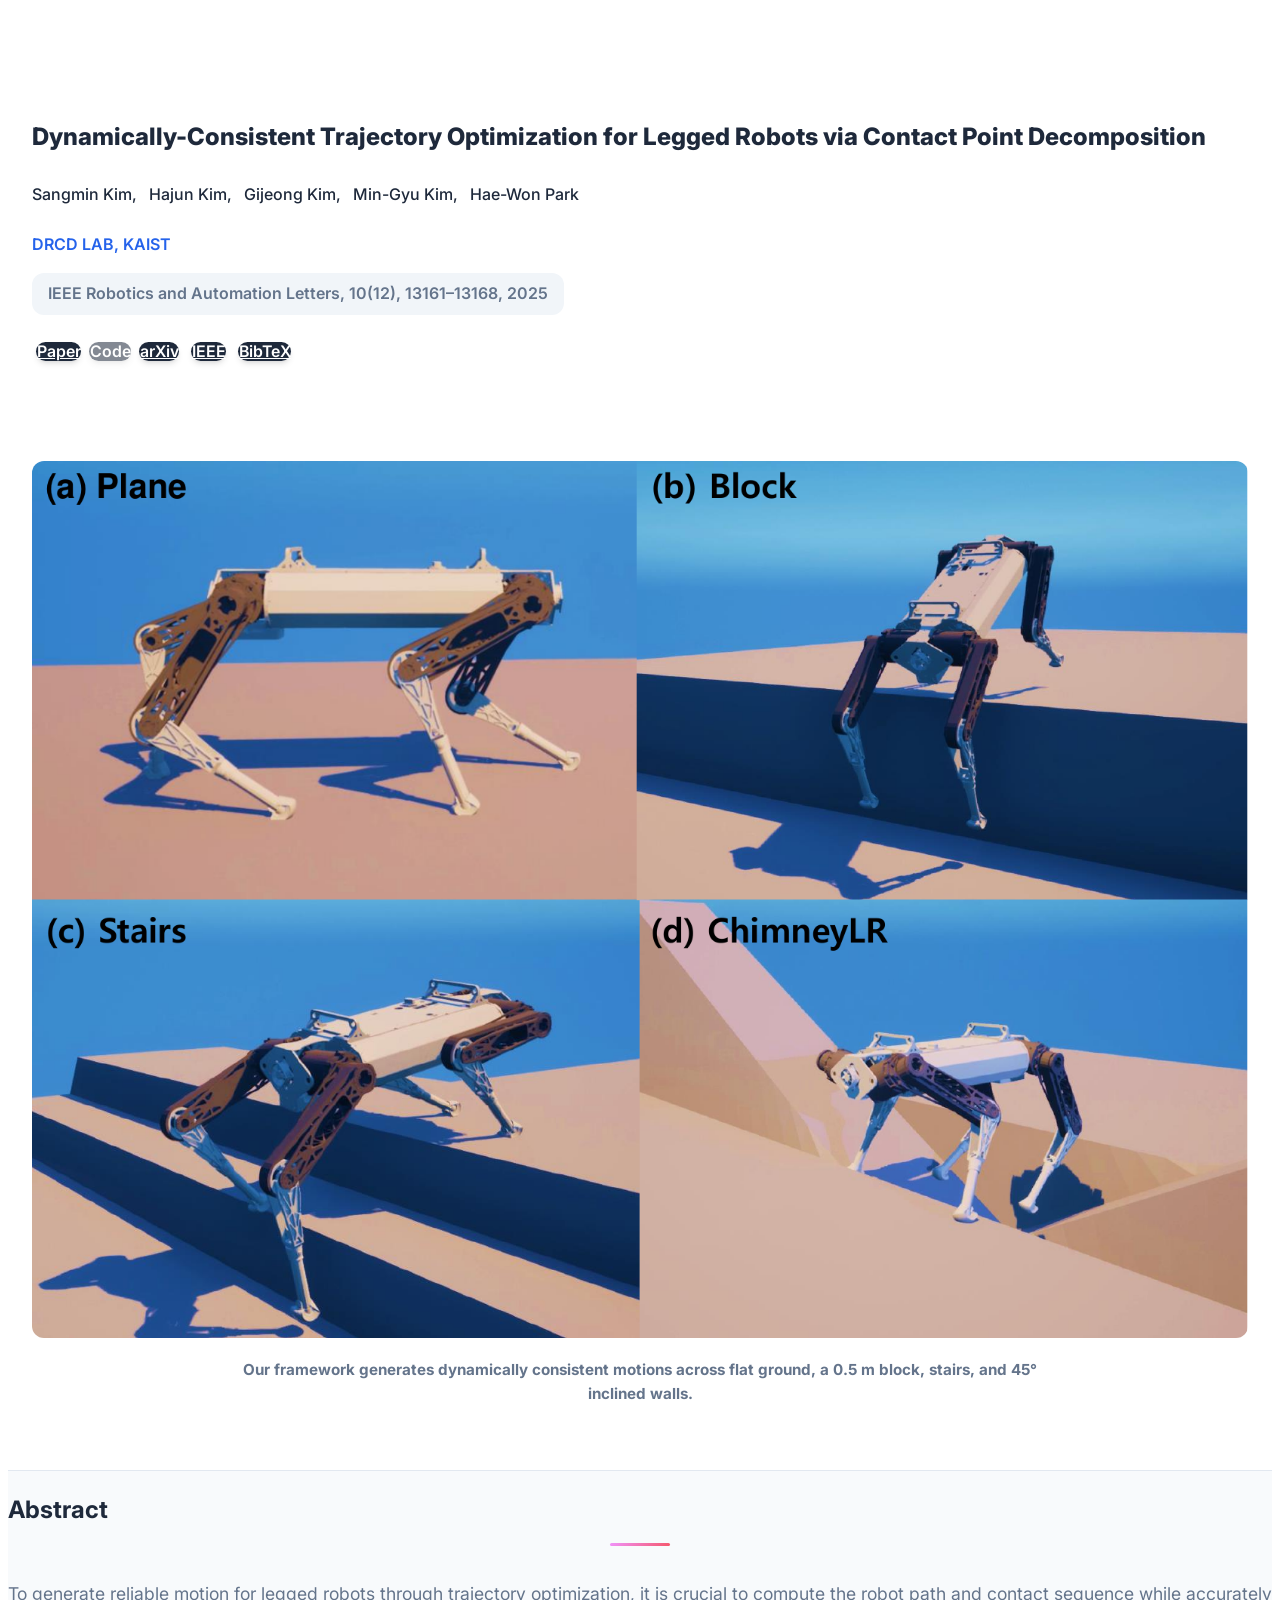
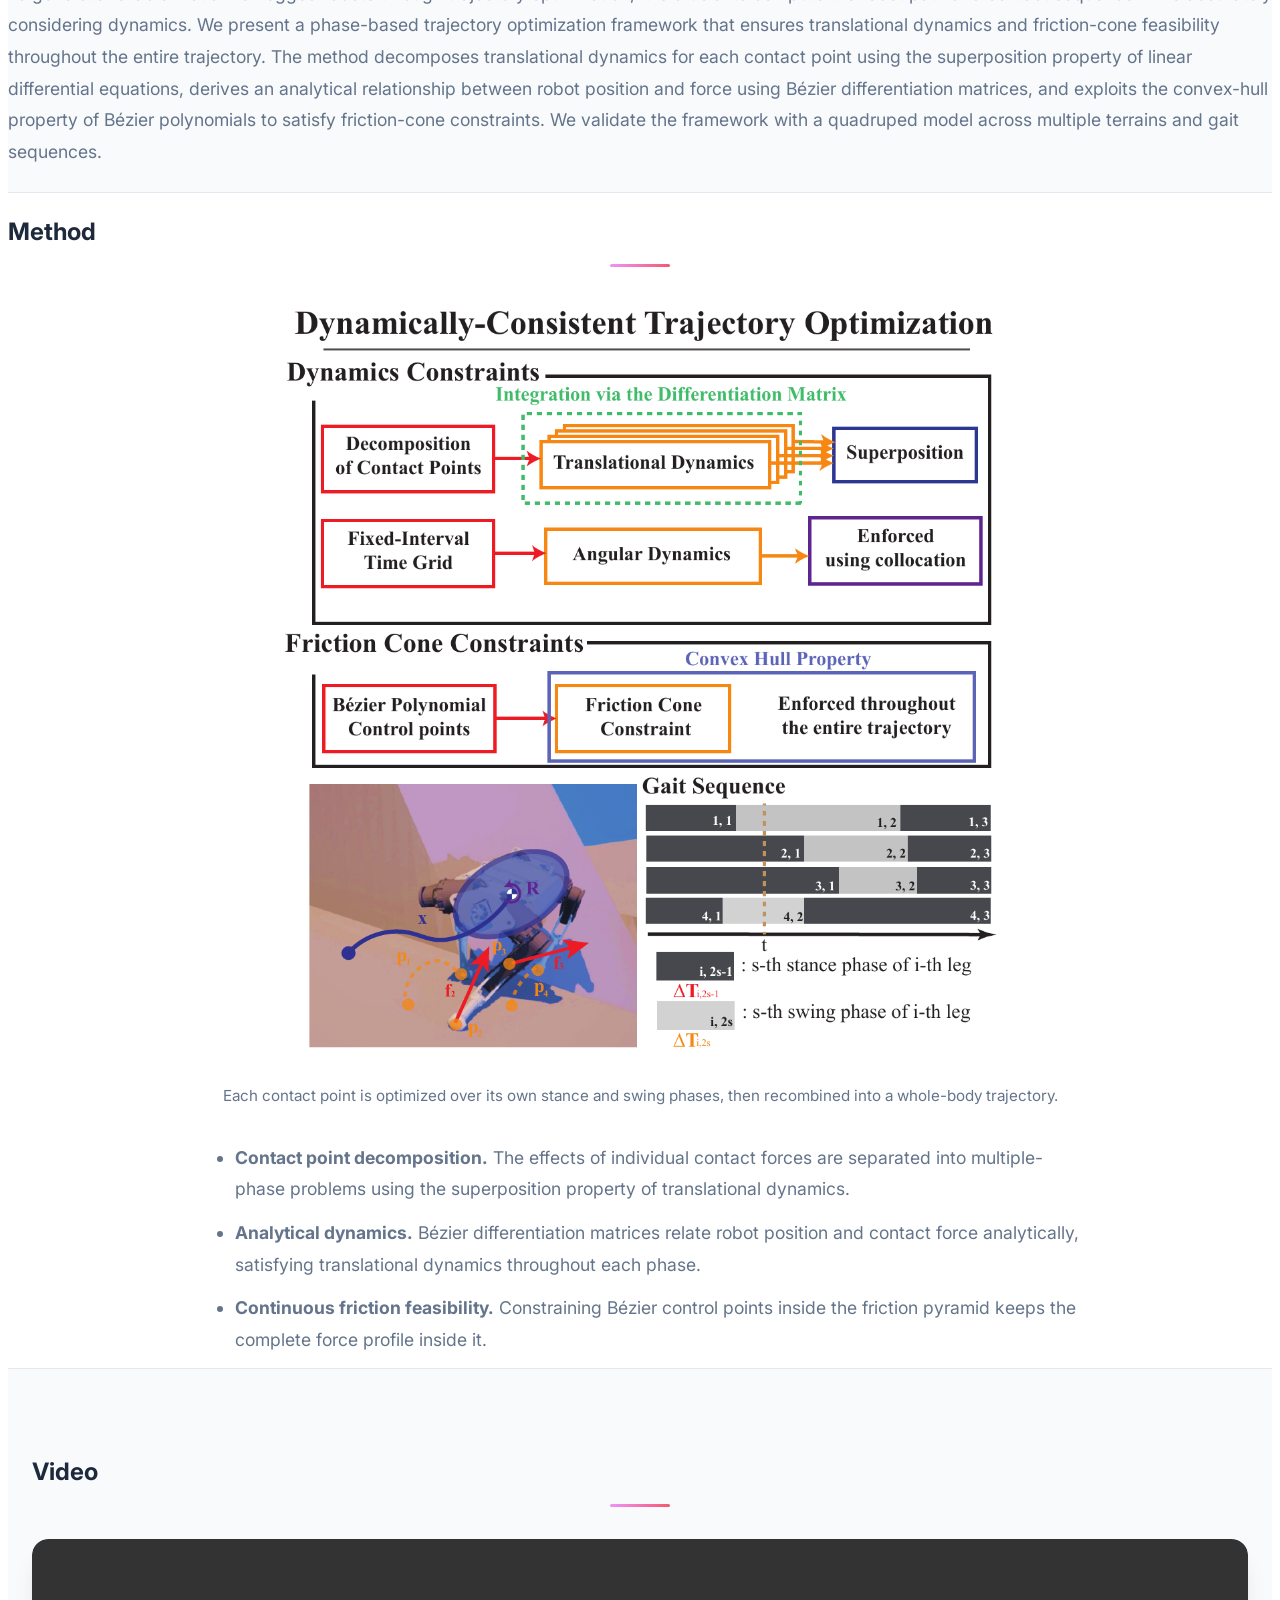
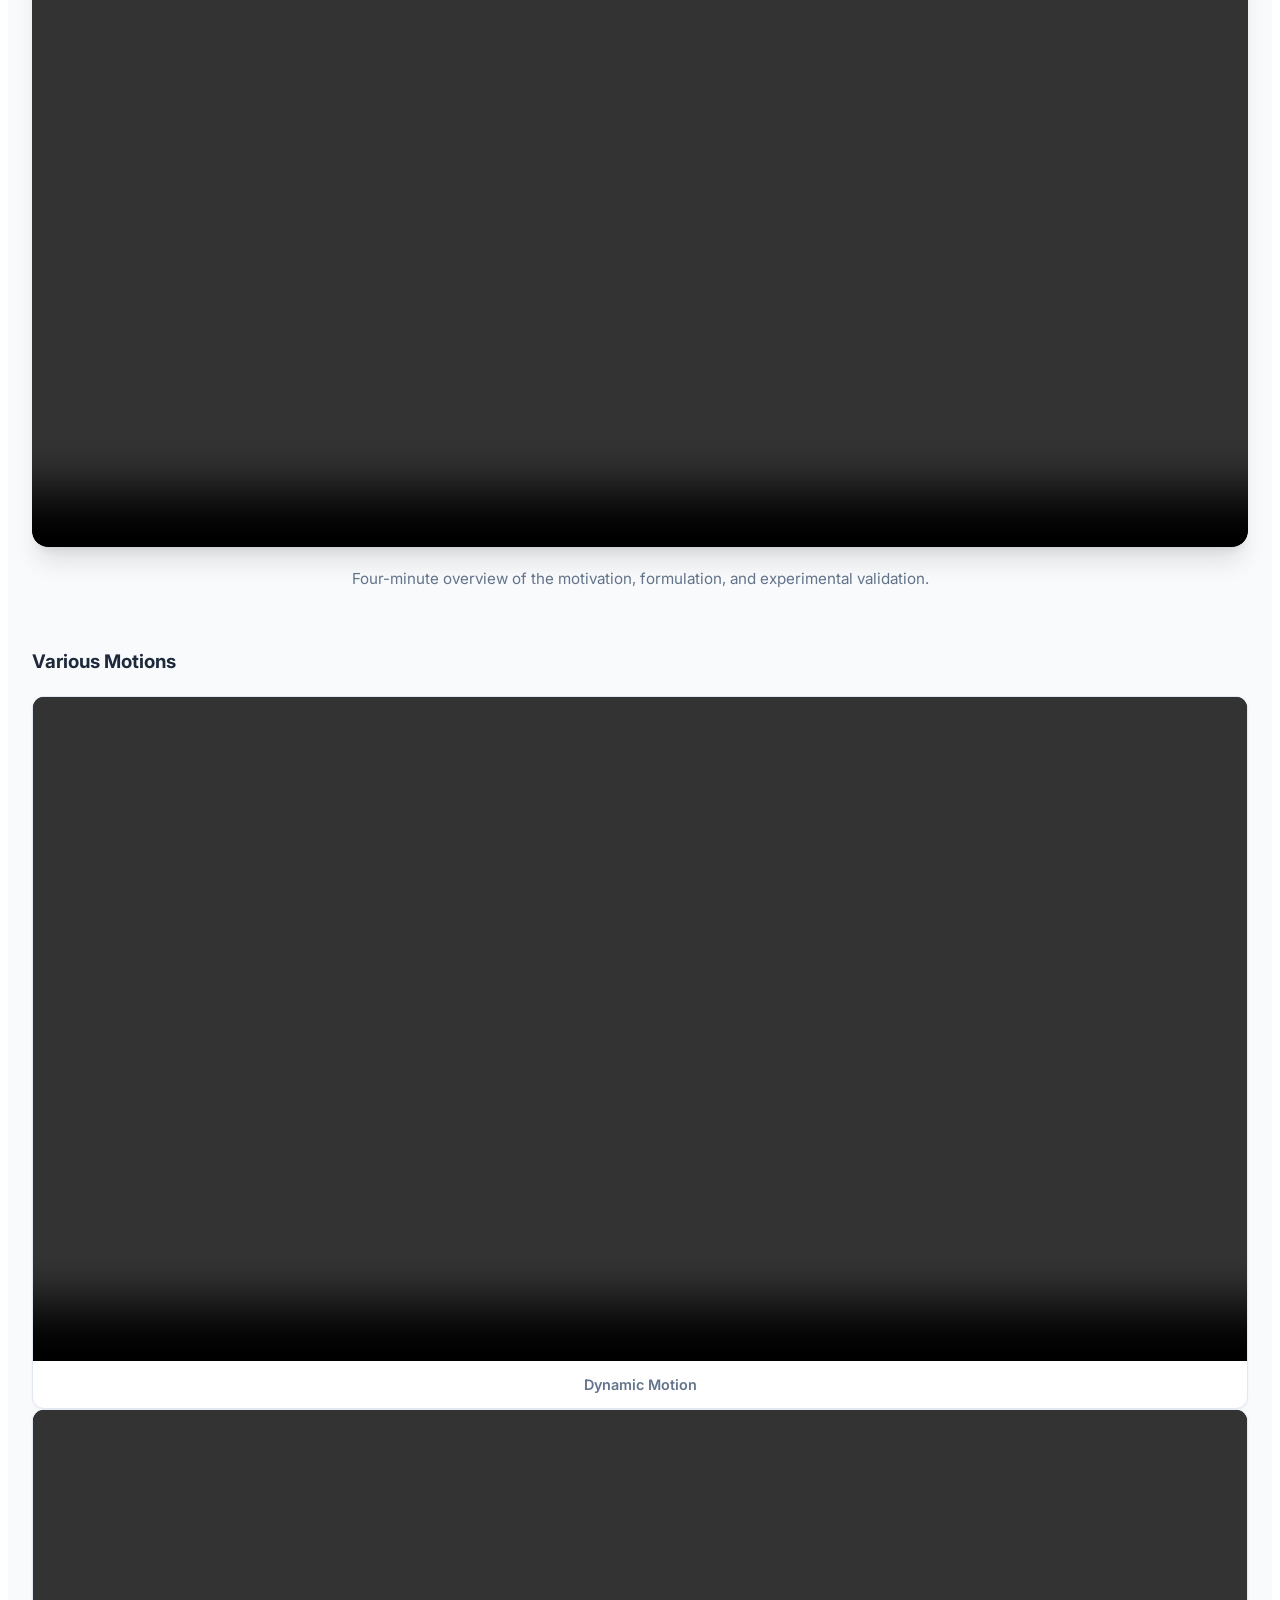
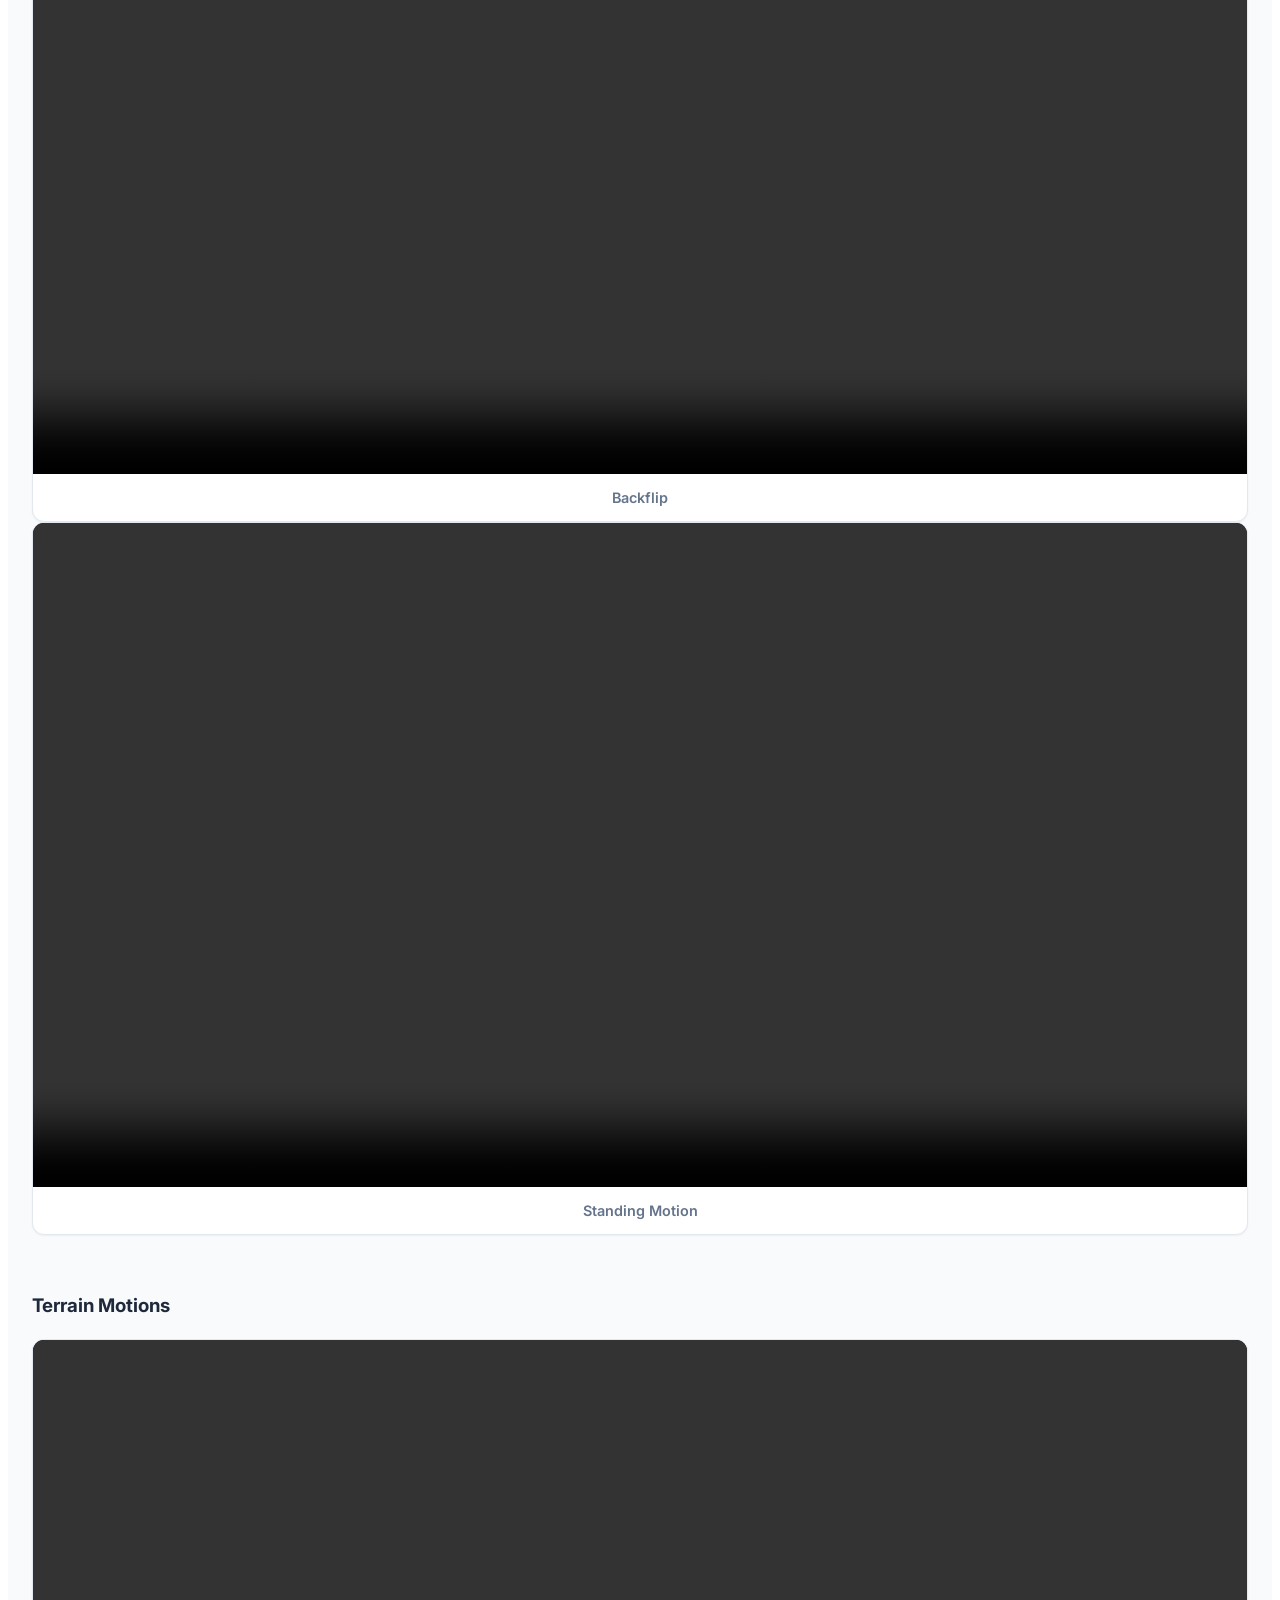
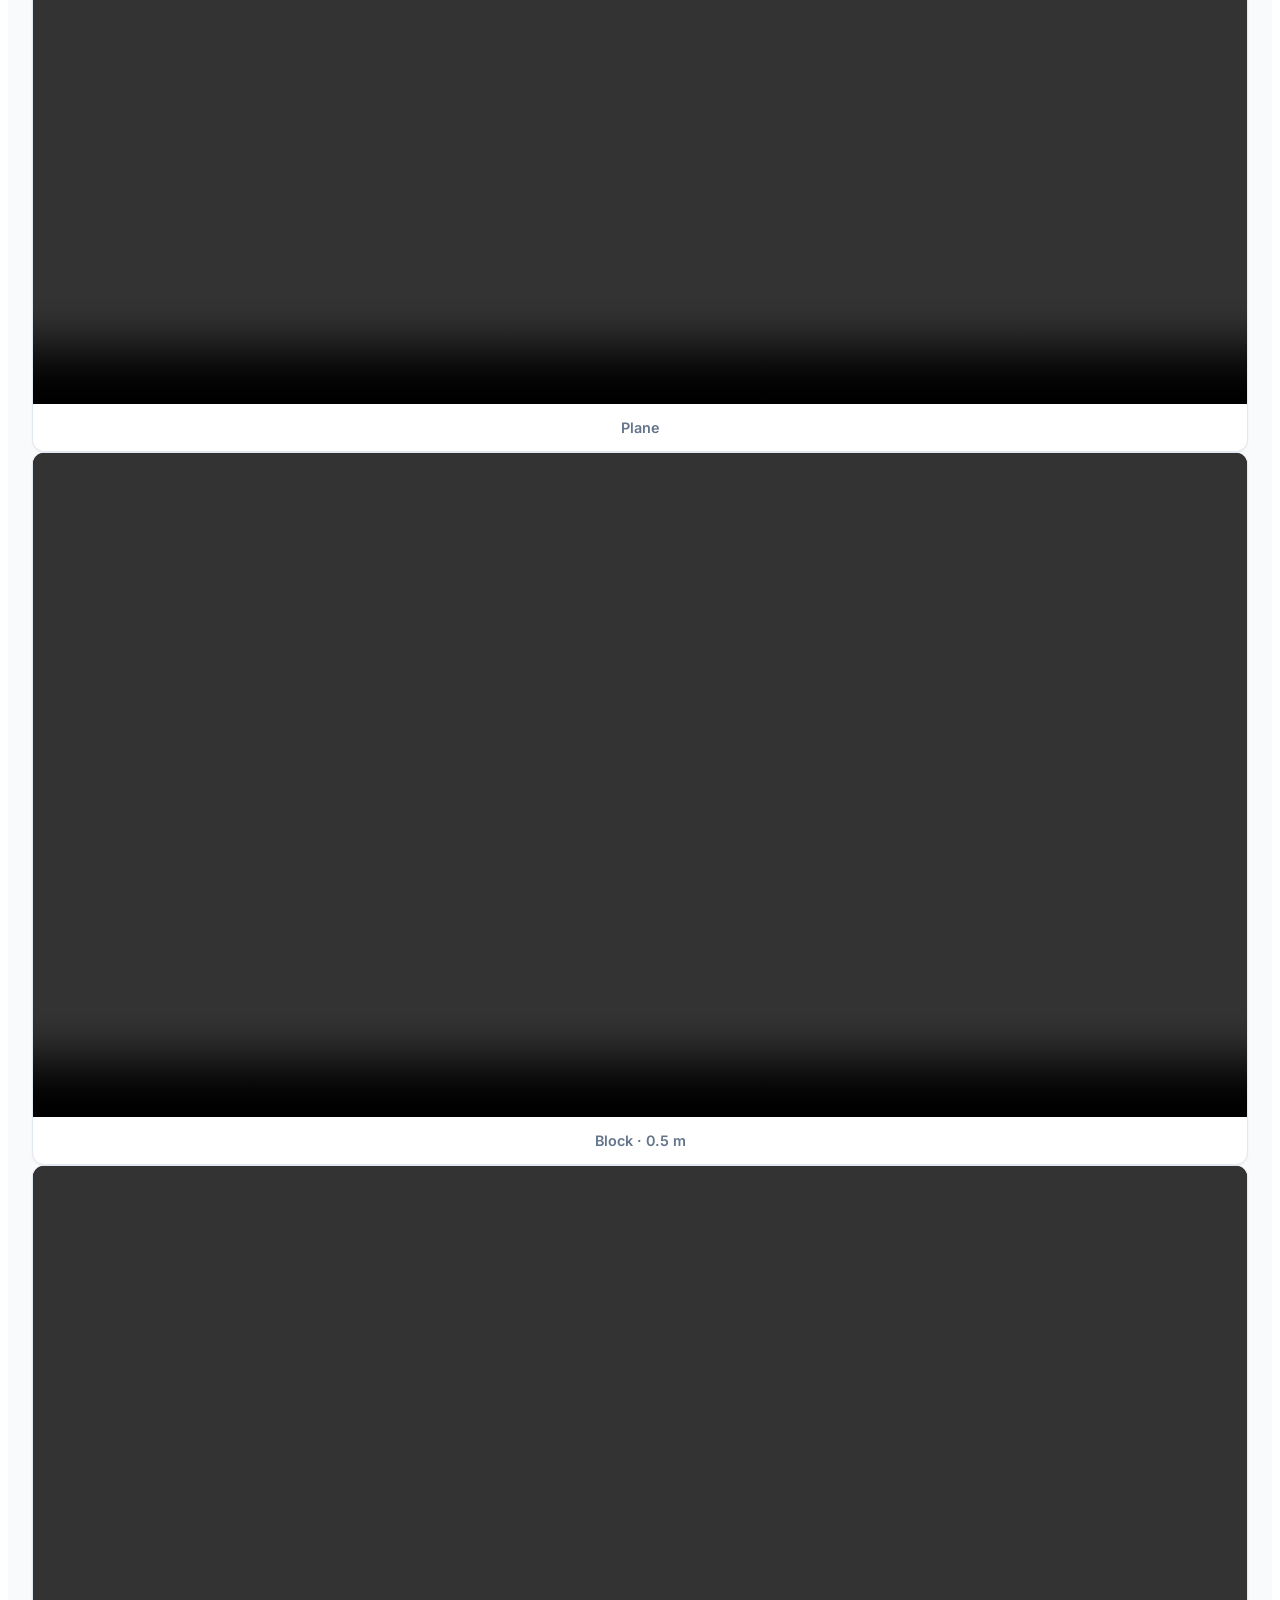
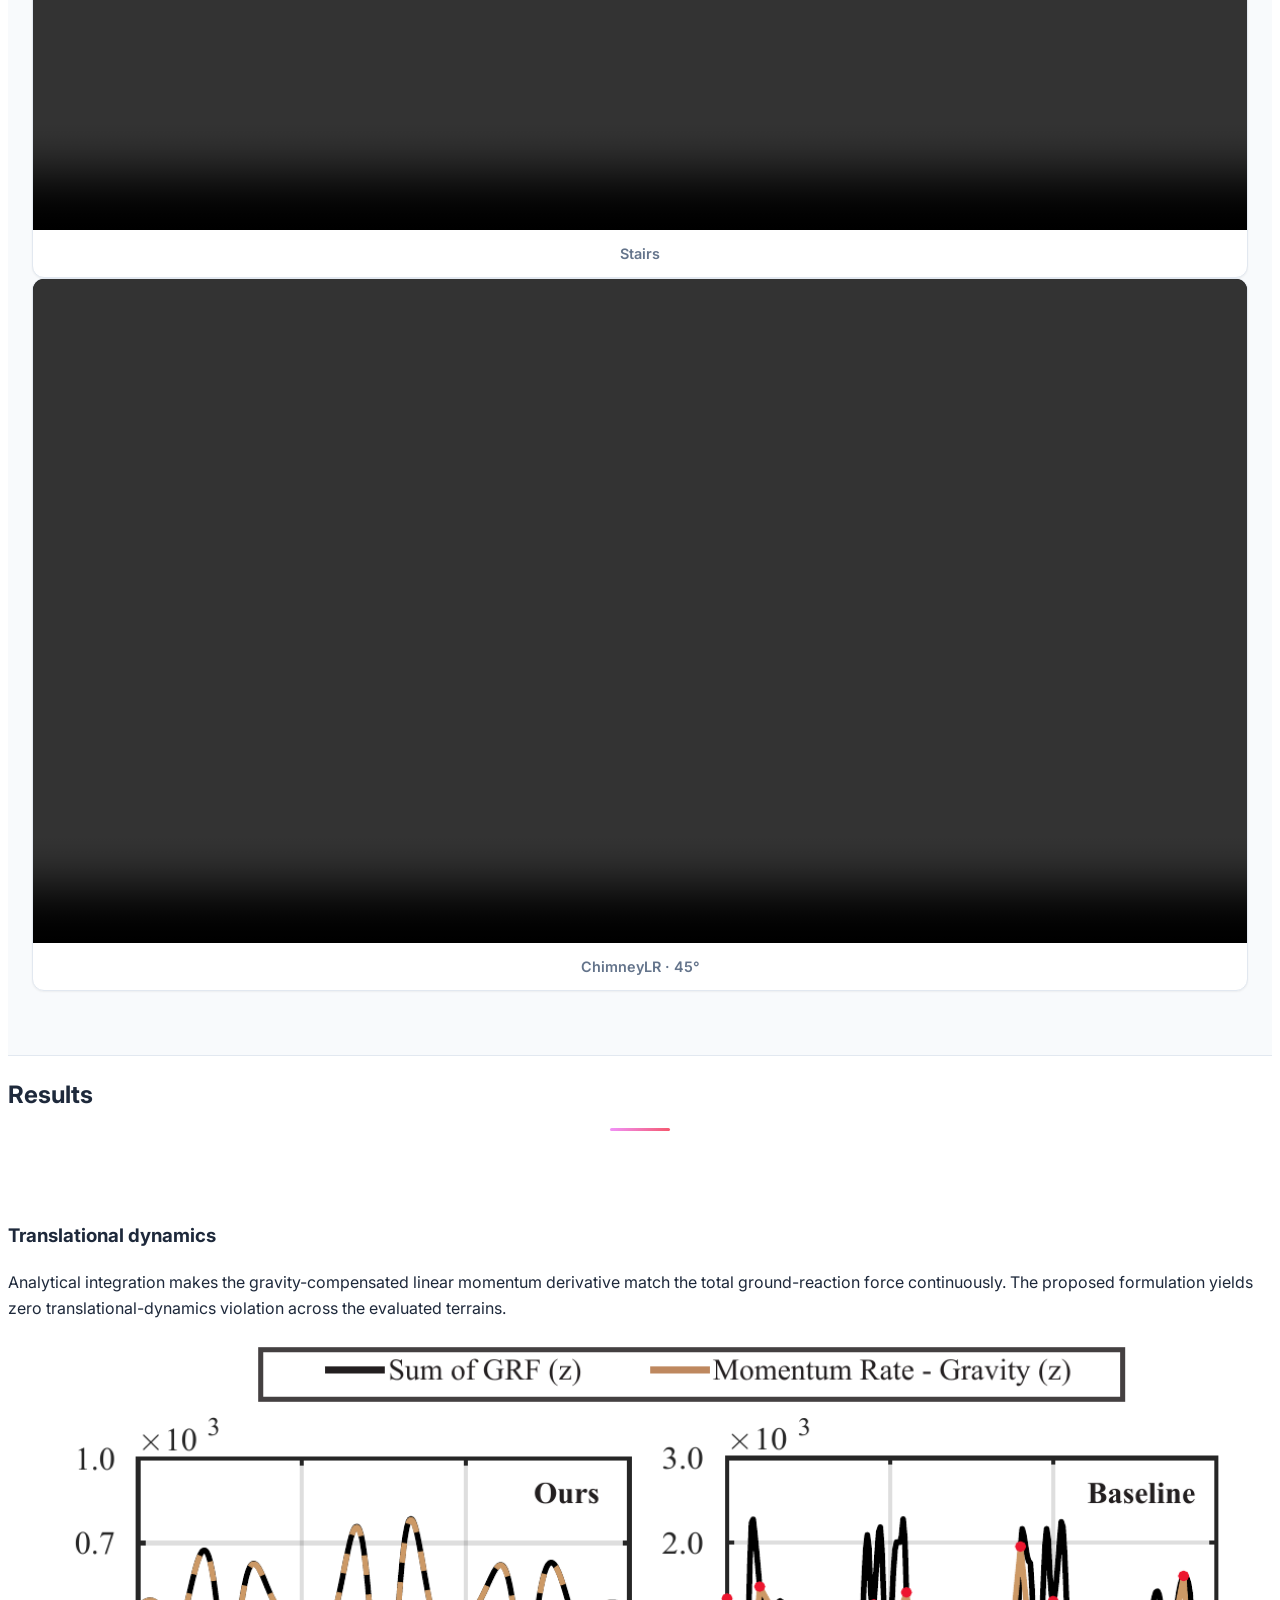
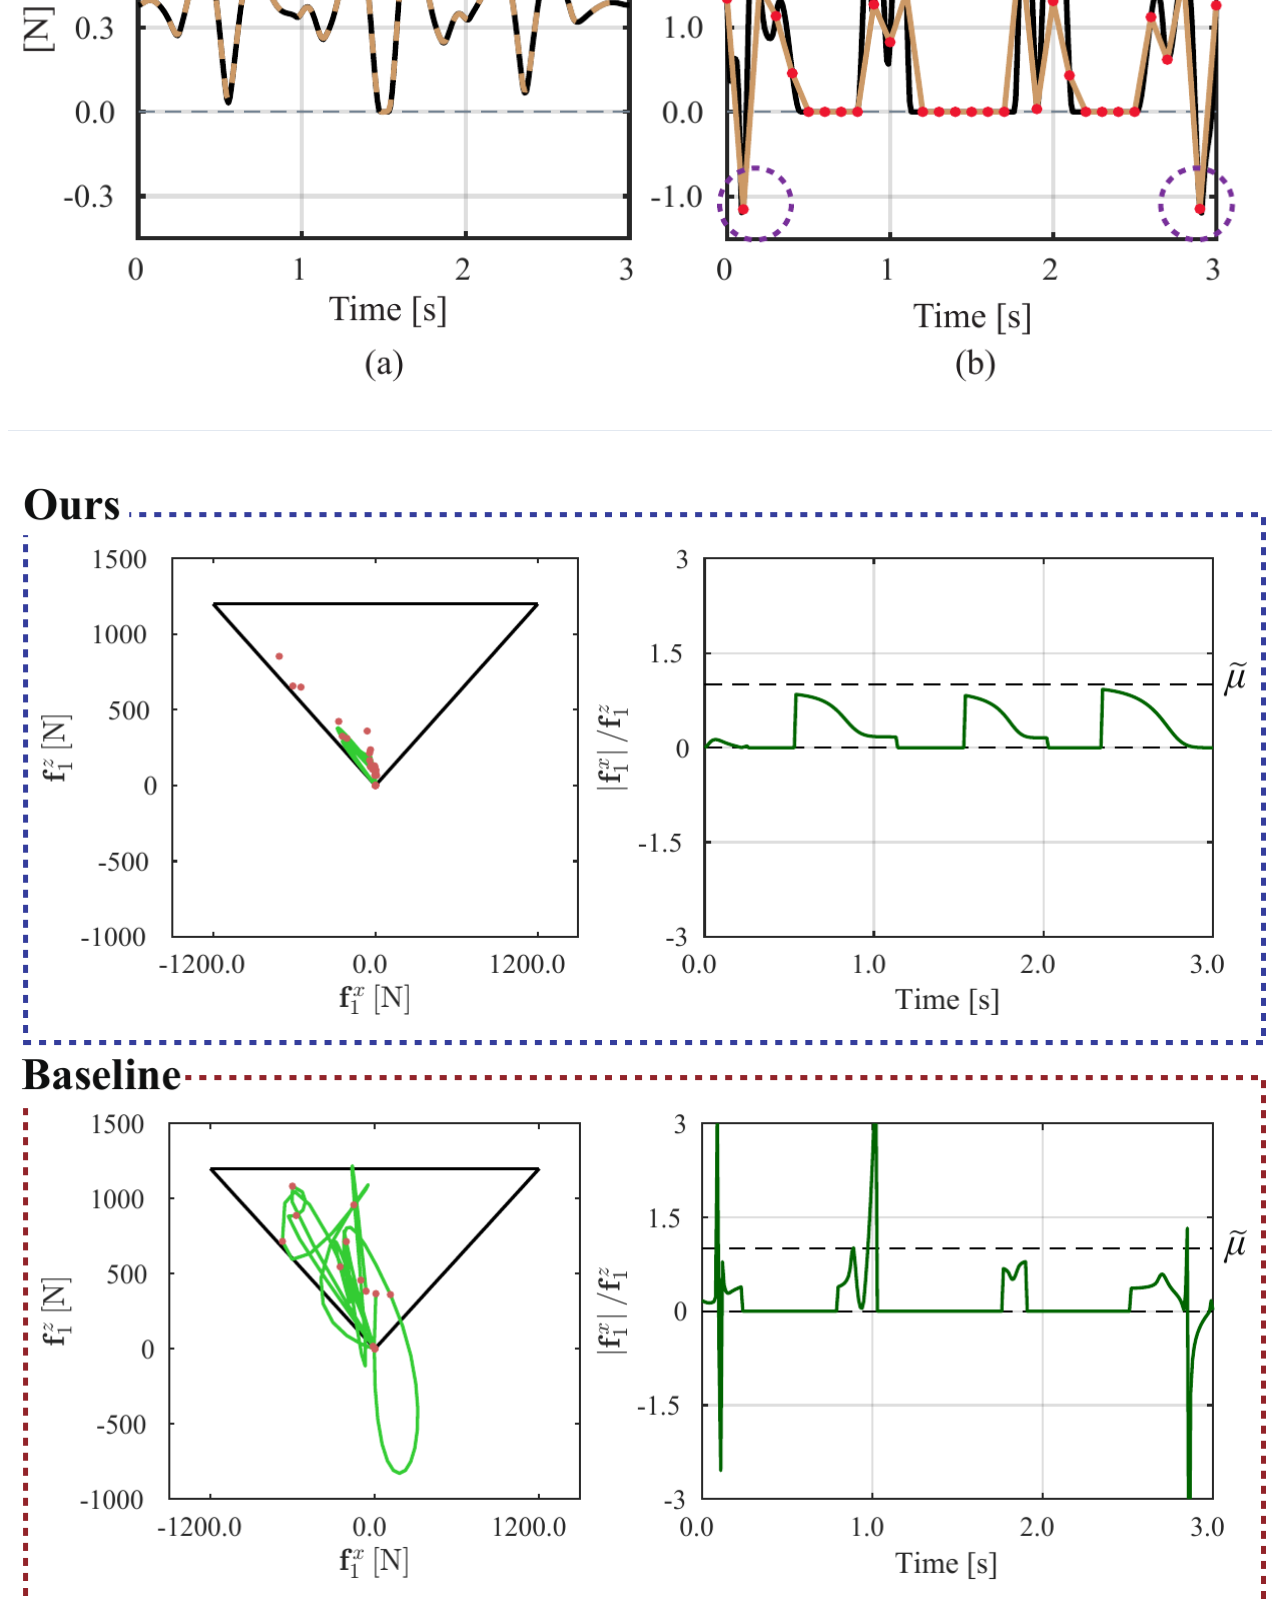
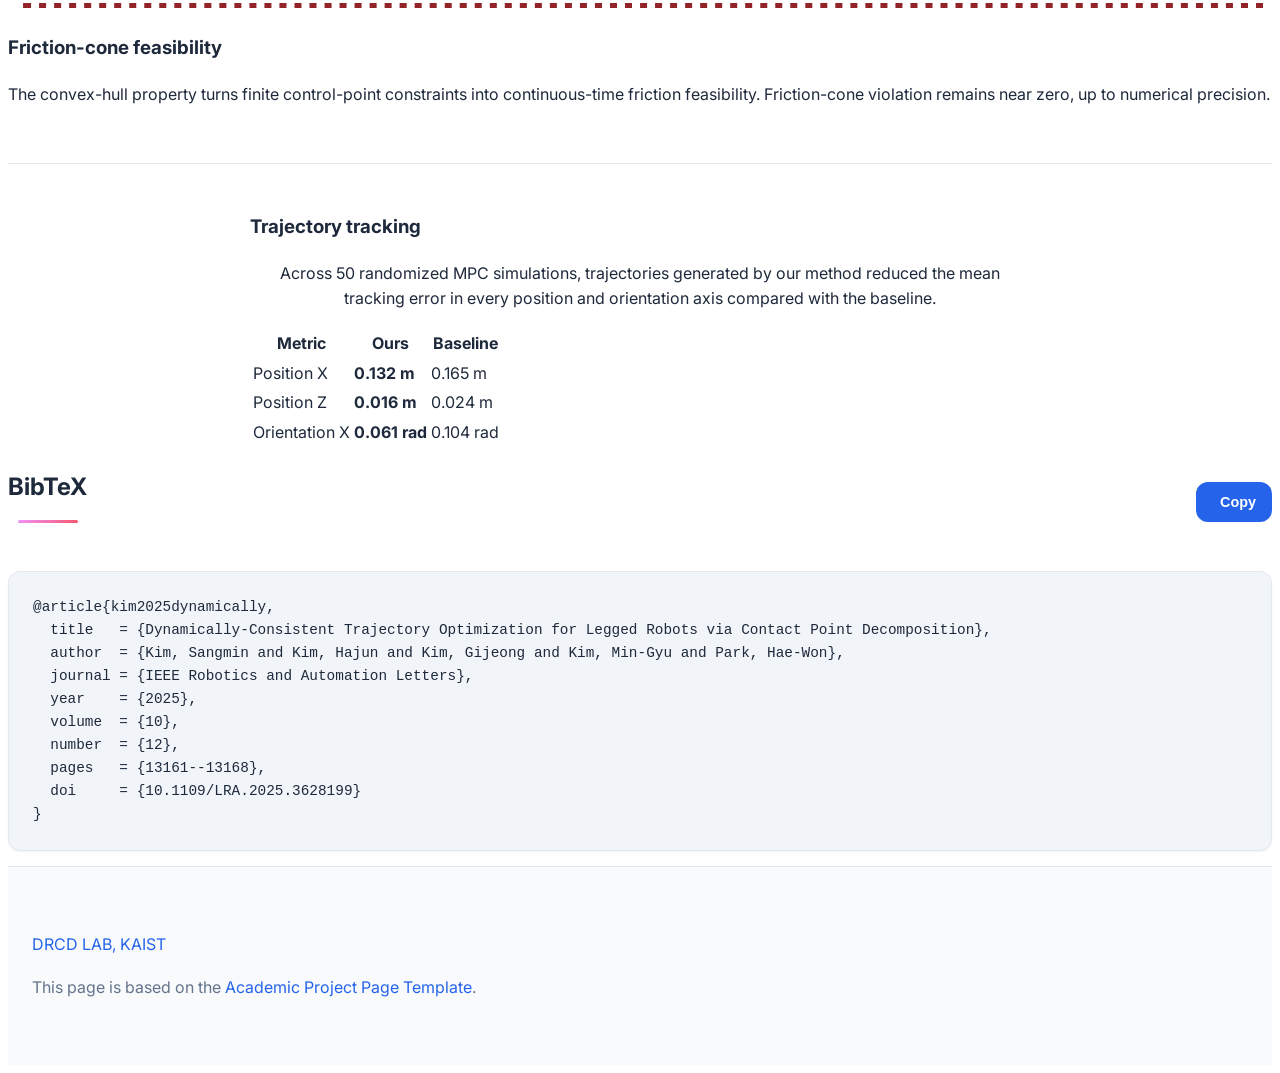
==== commit f6ecfd49: "Add motion and terrain video galleries" ====
--- a/index.html
+++ b/index.html
@@ -143,6 +143,70 @@
             </video>
           </div>
           <p class="figure-caption">Four-minute overview of the motivation, formulation, and experimental validation.</p>
+
+          <h3 class="title is-4 has-text-centered motion-title">Various Motions</h3>
+          <div class="columns motion-gallery">
+            <div class="column">
+              <div class="motion-item">
+                <video autoplay muted loop playsinline controls preload="metadata">
+                  <source src="static/videos/dynamic-motion.mp4" type="video/mp4">
+                </video>
+                <p>Dynamic Motion</p>
+              </div>
+            </div>
+            <div class="column">
+              <div class="motion-item">
+                <video autoplay muted loop playsinline controls preload="metadata">
+                  <source src="static/videos/backflip.mp4" type="video/mp4">
+                </video>
+                <p>Backflip</p>
+              </div>
+            </div>
+            <div class="column">
+              <div class="motion-item">
+                <video autoplay muted loop playsinline controls preload="metadata">
+                  <source src="static/videos/standing-up.mp4" type="video/mp4">
+                </video>
+                <p>Standing Motion</p>
+              </div>
+            </div>
+          </div>
+
+          <h3 class="title is-4 has-text-centered motion-title">Terrain Motions</h3>
+          <div class="columns is-multiline motion-gallery">
+            <div class="column is-half">
+              <div class="motion-item">
+                <video autoplay muted loop playsinline controls preload="metadata">
+                  <source src="static/videos/terrain-plane.mp4" type="video/mp4">
+                </video>
+                <p>Plane</p>
+              </div>
+            </div>
+            <div class="column is-half">
+              <div class="motion-item">
+                <video autoplay muted loop playsinline controls preload="metadata">
+                  <source src="static/videos/terrain-block.mp4" type="video/mp4">
+                </video>
+                <p>Block · 0.5 m</p>
+              </div>
+            </div>
+            <div class="column is-half">
+              <div class="motion-item">
+                <video autoplay muted loop playsinline controls preload="metadata">
+                  <source src="static/videos/terrain-stairs.mp4" type="video/mp4">
+                </video>
+                <p>Stairs</p>
+              </div>
+            </div>
+            <div class="column is-half">
+              <div class="motion-item">
+                <video autoplay muted loop playsinline controls preload="metadata">
+                  <source src="static/videos/terrain-chimney.mp4" type="video/mp4">
+                </video>
+                <p>ChimneyLR · 45°</p>
+              </div>
+            </div>
+          </div>
         </div>
       </div>
     </section>
--- a/static/css/index.css
+++ b/static/css/index.css
@@ -797,6 +797,39 @@
   border-radius: var(--border-radius-lg);
 }
 
+.motion-title {
+  margin-top: 3.5rem;
+}
+
+.motion-gallery {
+  margin-top: 1rem;
+}
+
+.motion-item {
+  overflow: hidden;
+  background: var(--background-primary);
+  border: 1px solid var(--border-color);
+  border-radius: var(--border-radius);
+  box-shadow: var(--shadow-sm);
+}
+
+.motion-item video {
+  display: block;
+  width: 100%;
+  aspect-ratio: 1280 / 700;
+  background: #000;
+  object-fit: cover;
+}
+
+.motion-item p {
+  margin: 0;
+  padding: 0.75rem 1rem;
+  color: var(--text-secondary);
+  font-size: 0.9rem;
+  font-weight: 600;
+  text-align: center;
+}
+
 .result-block {
   padding: 2.5rem 0;
   border-bottom: 1px solid var(--border-color);
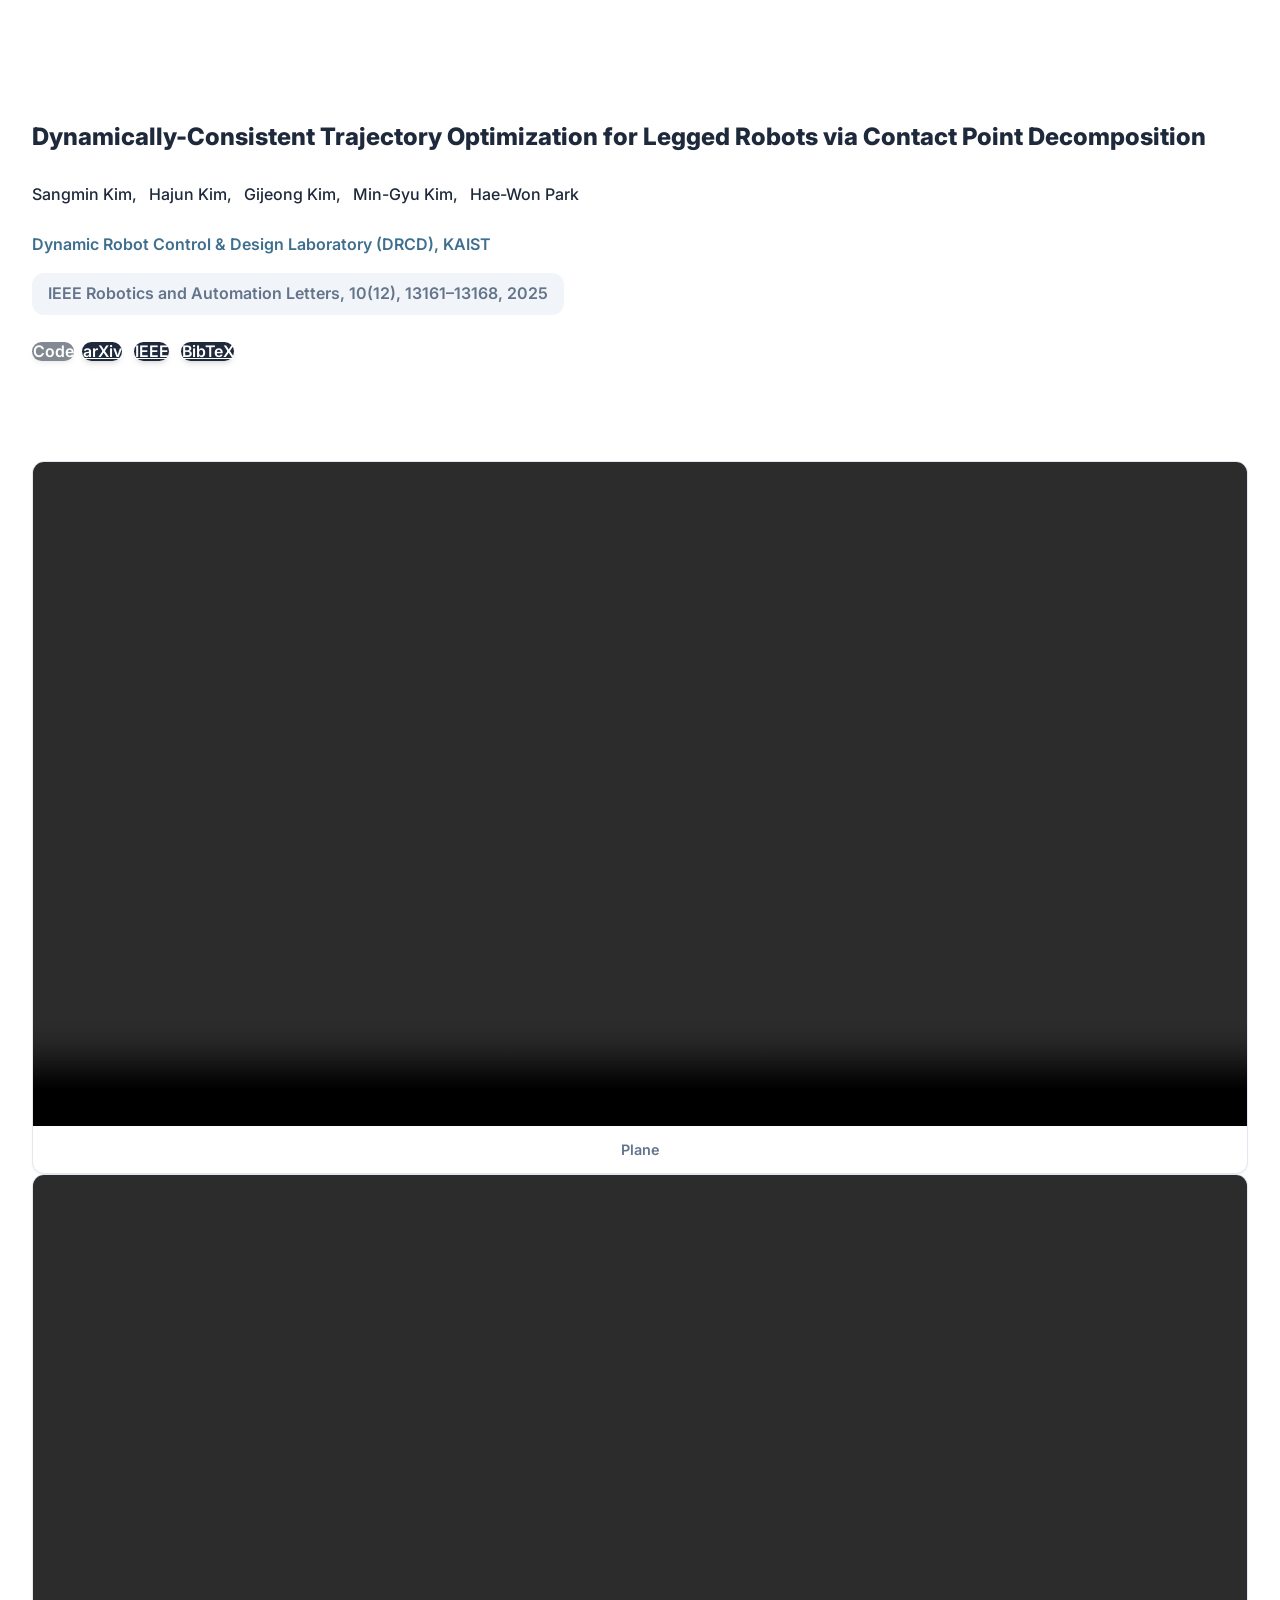
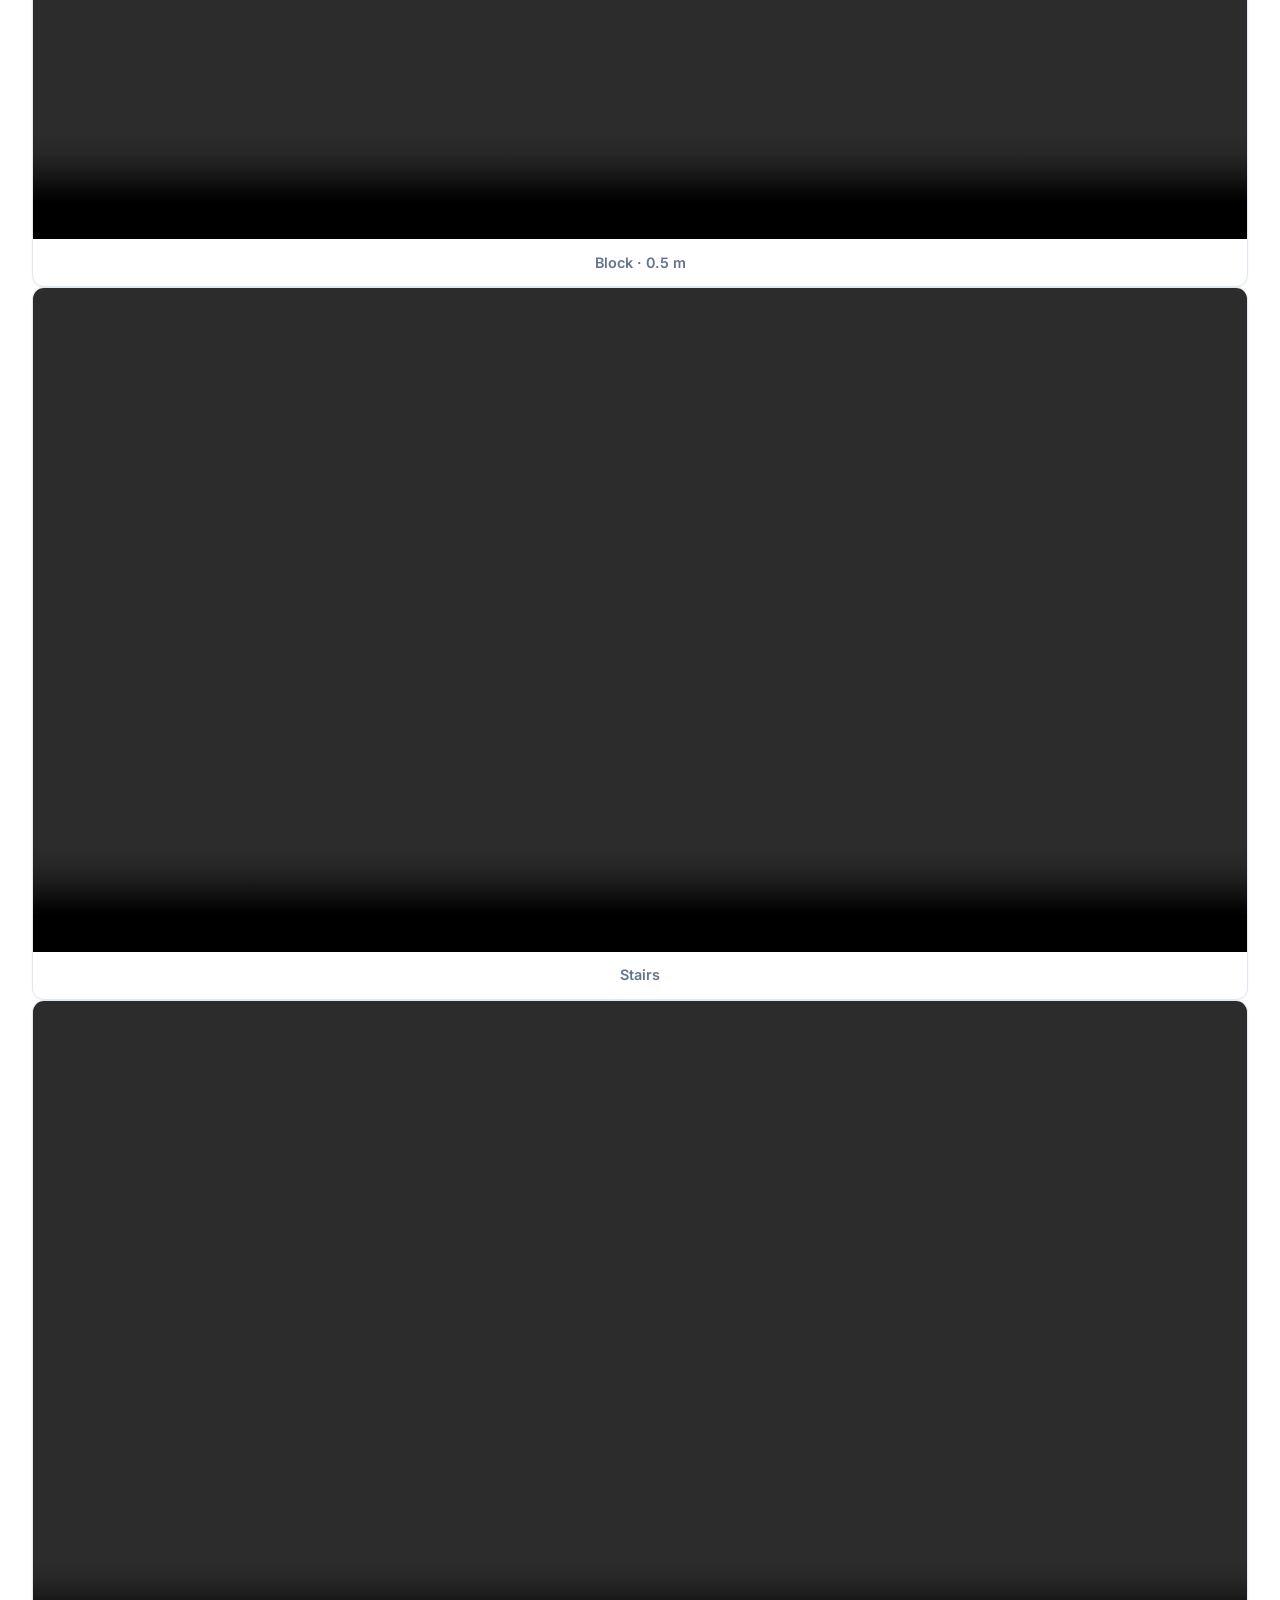
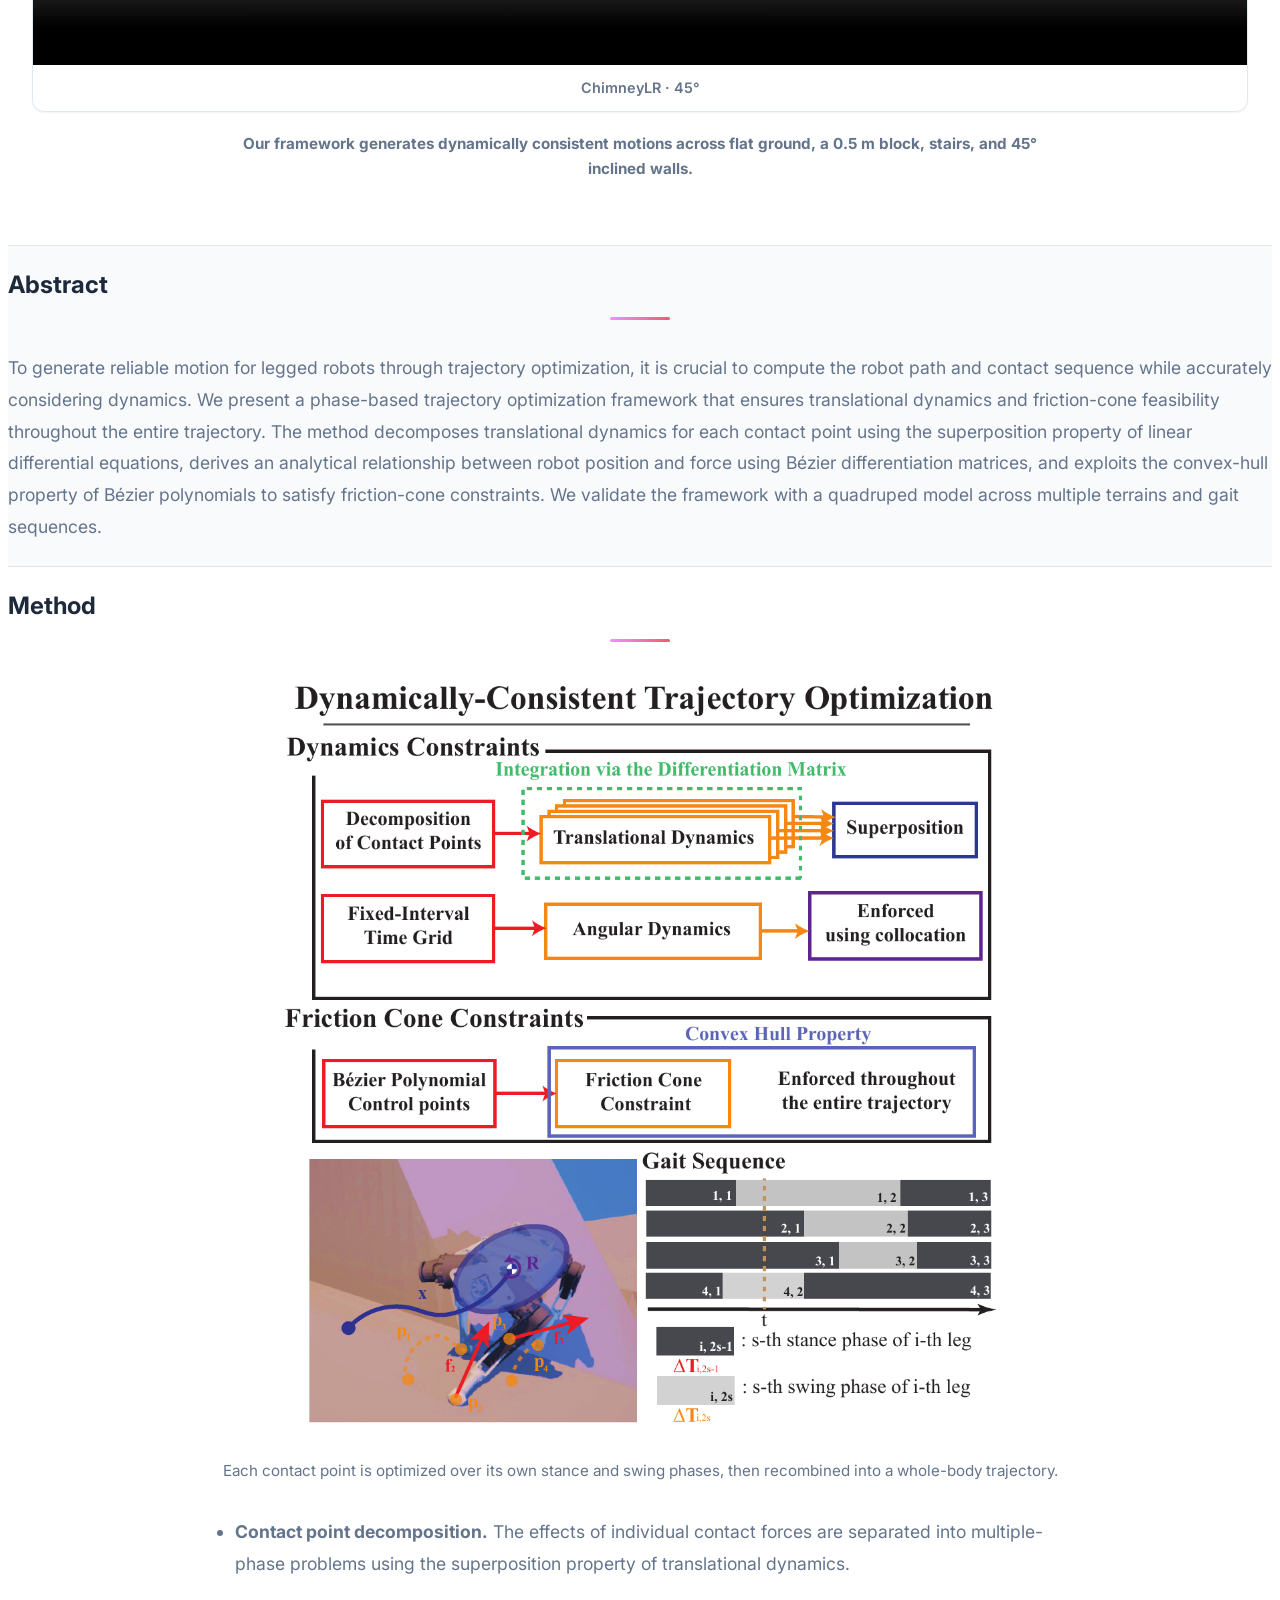
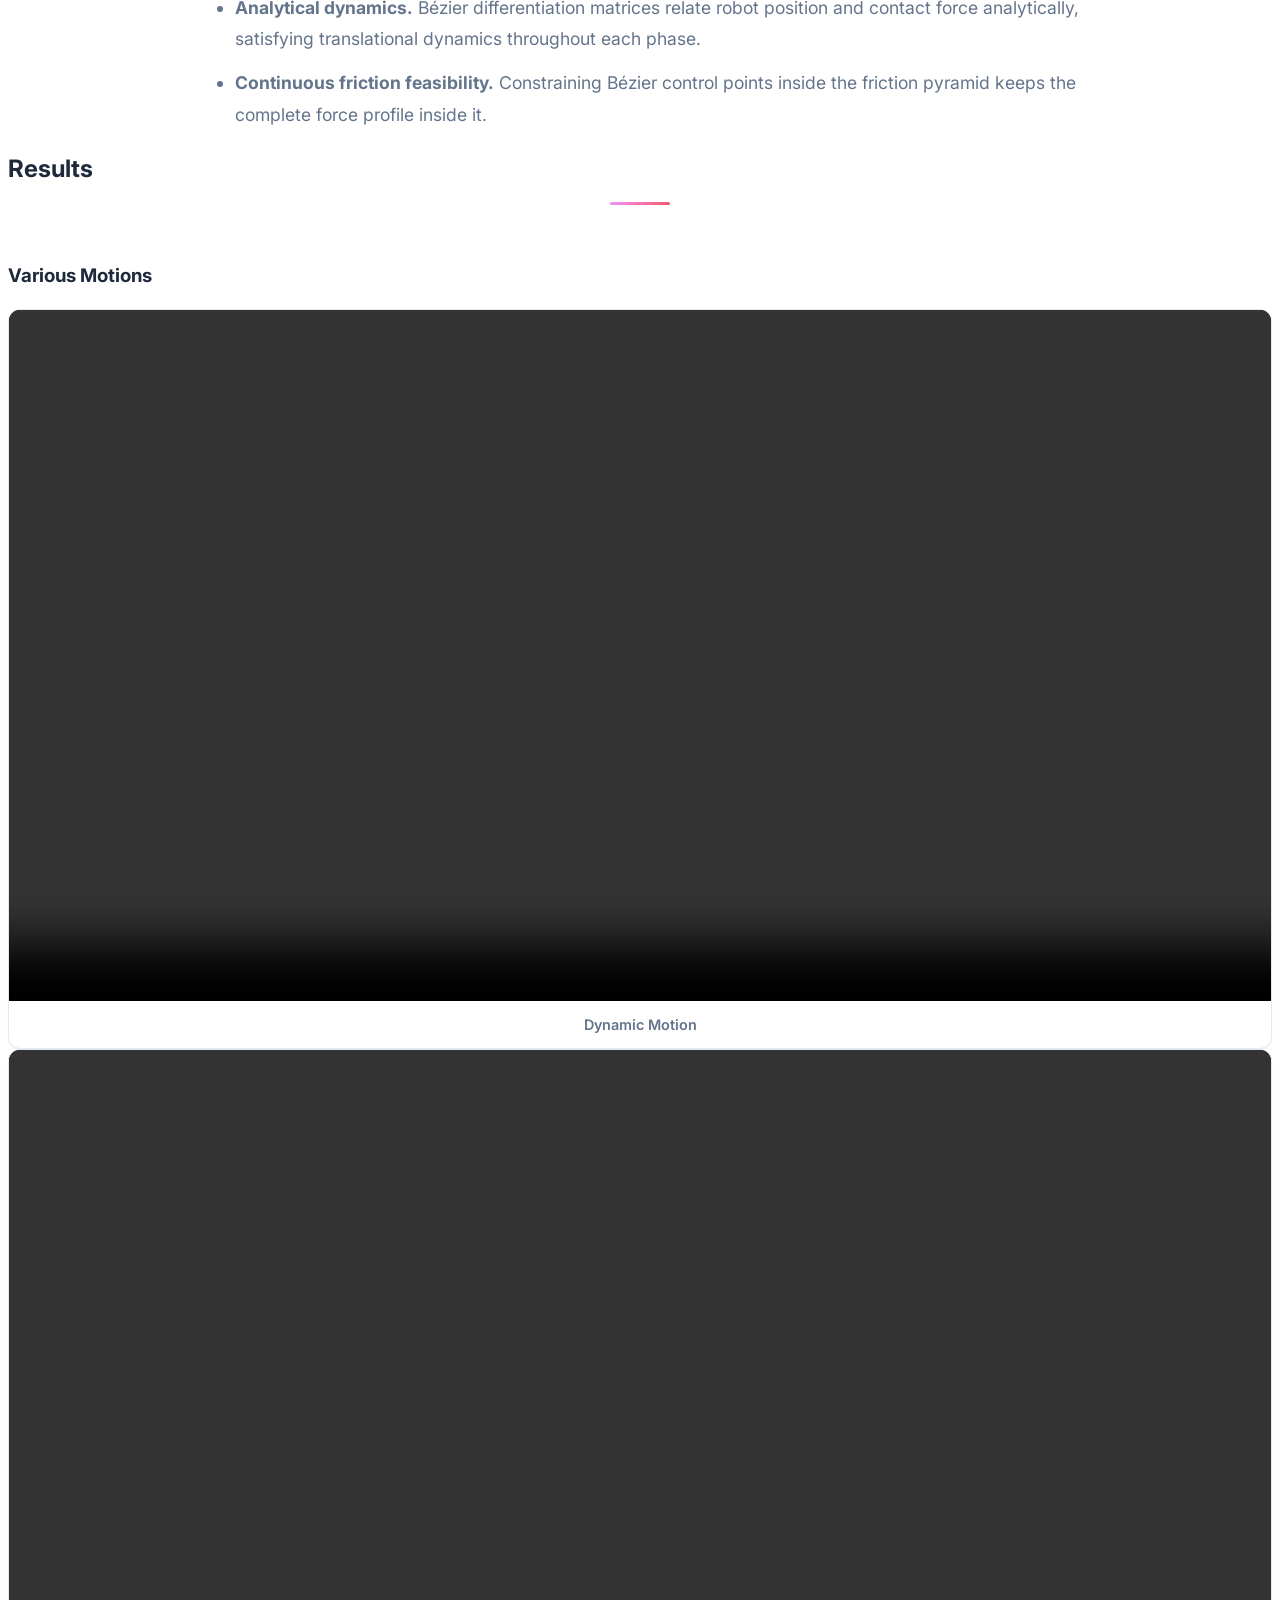
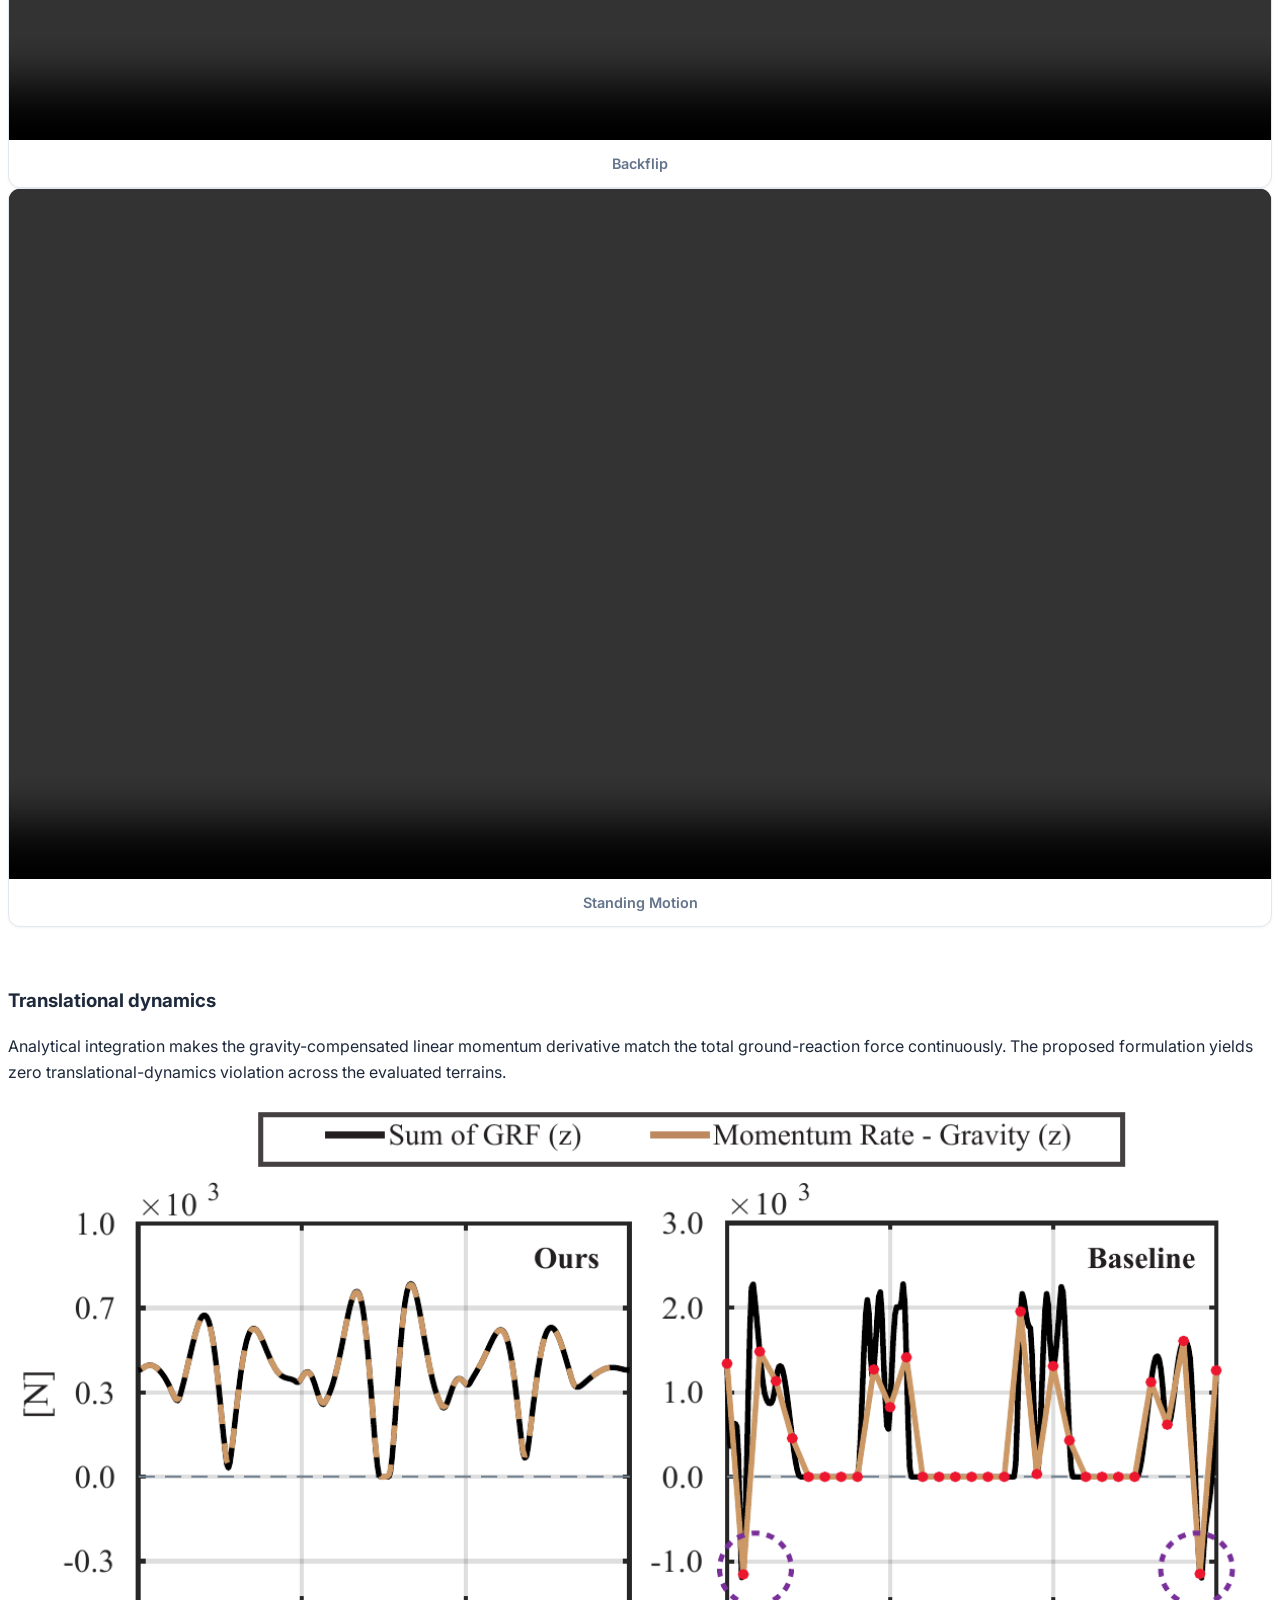
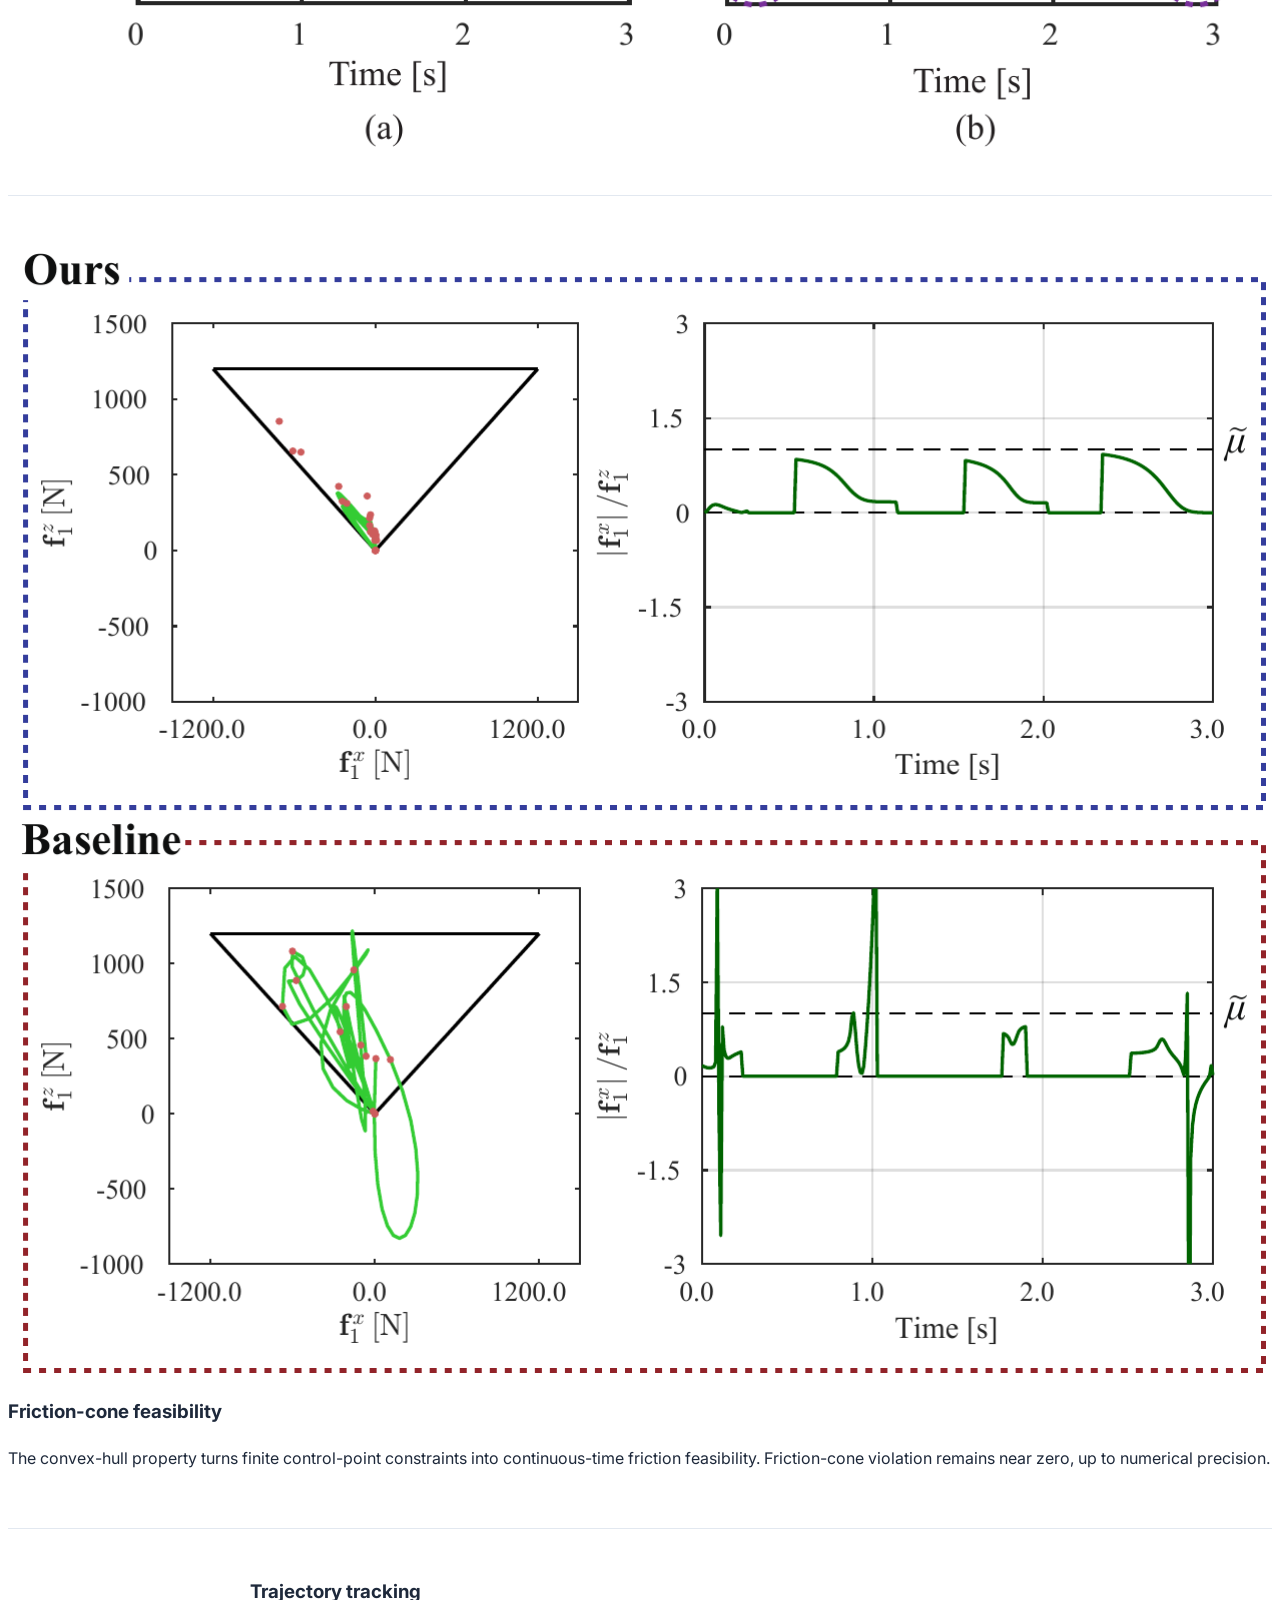
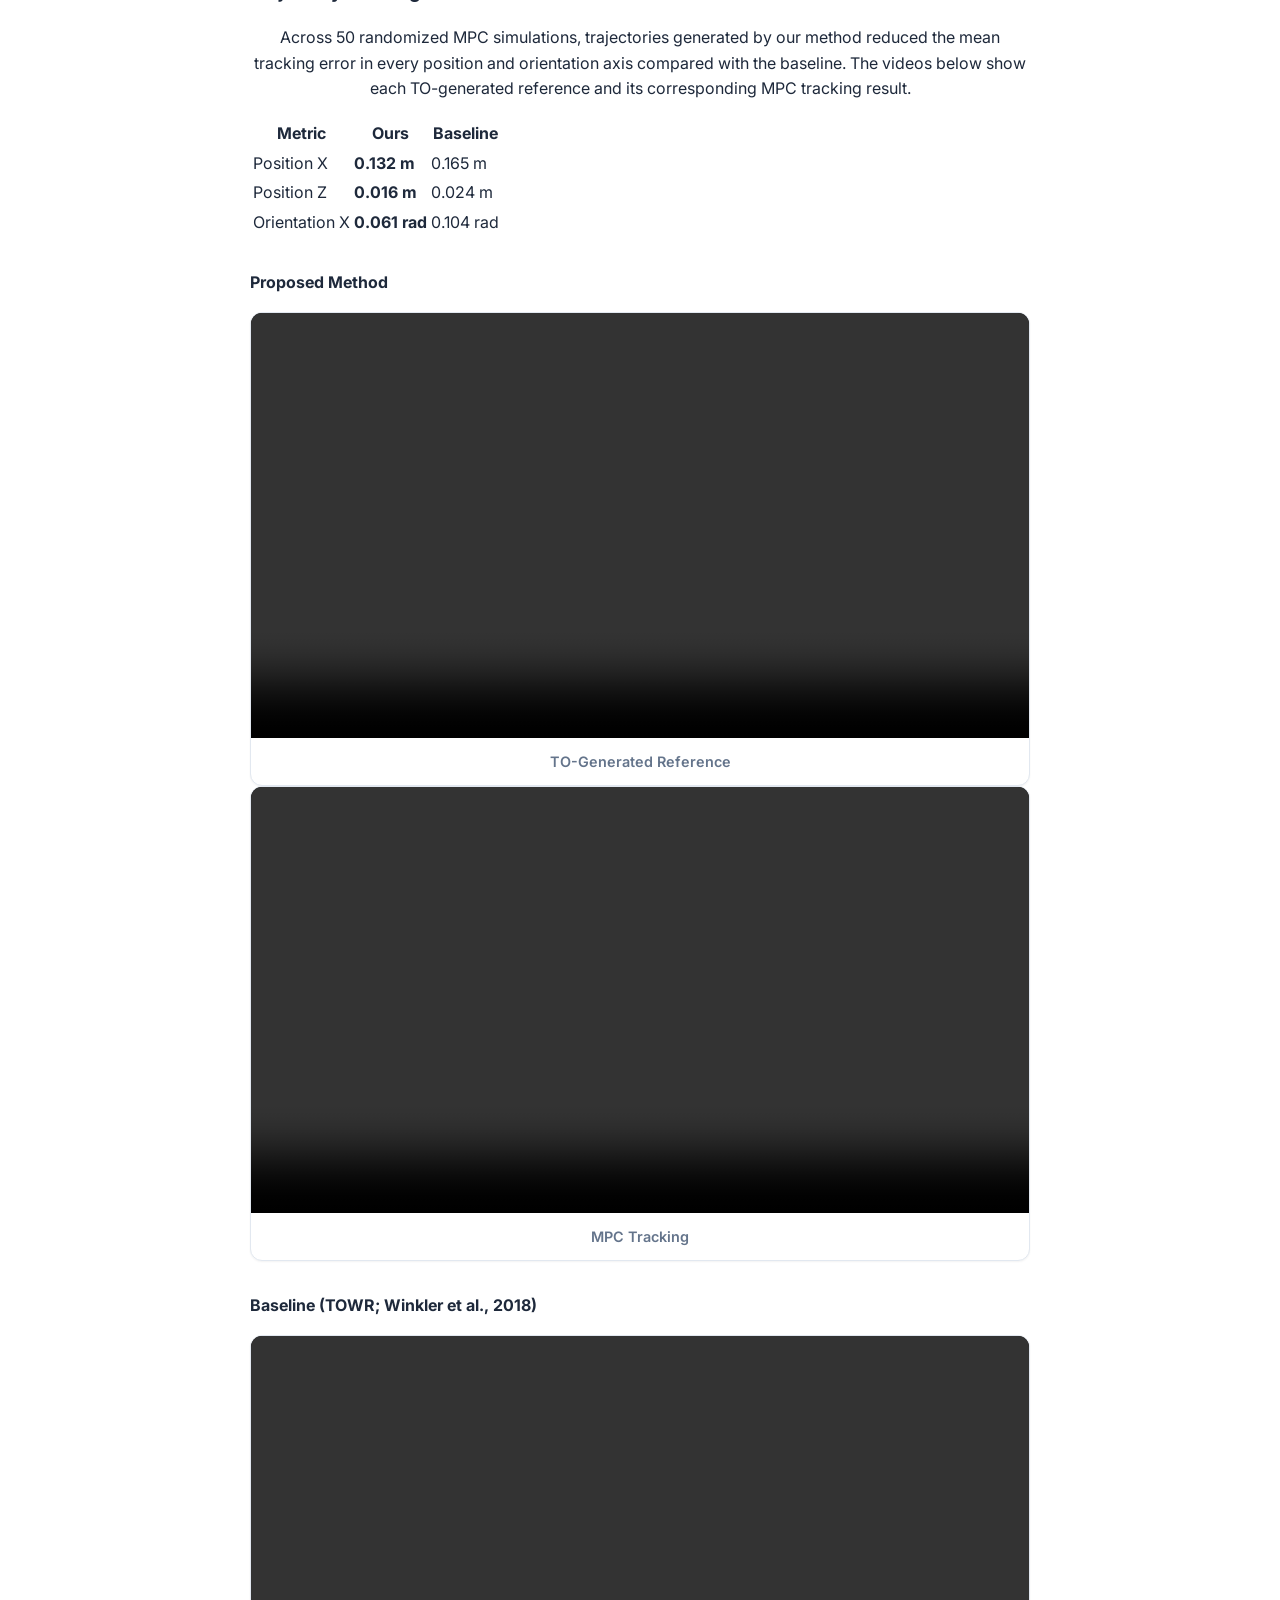
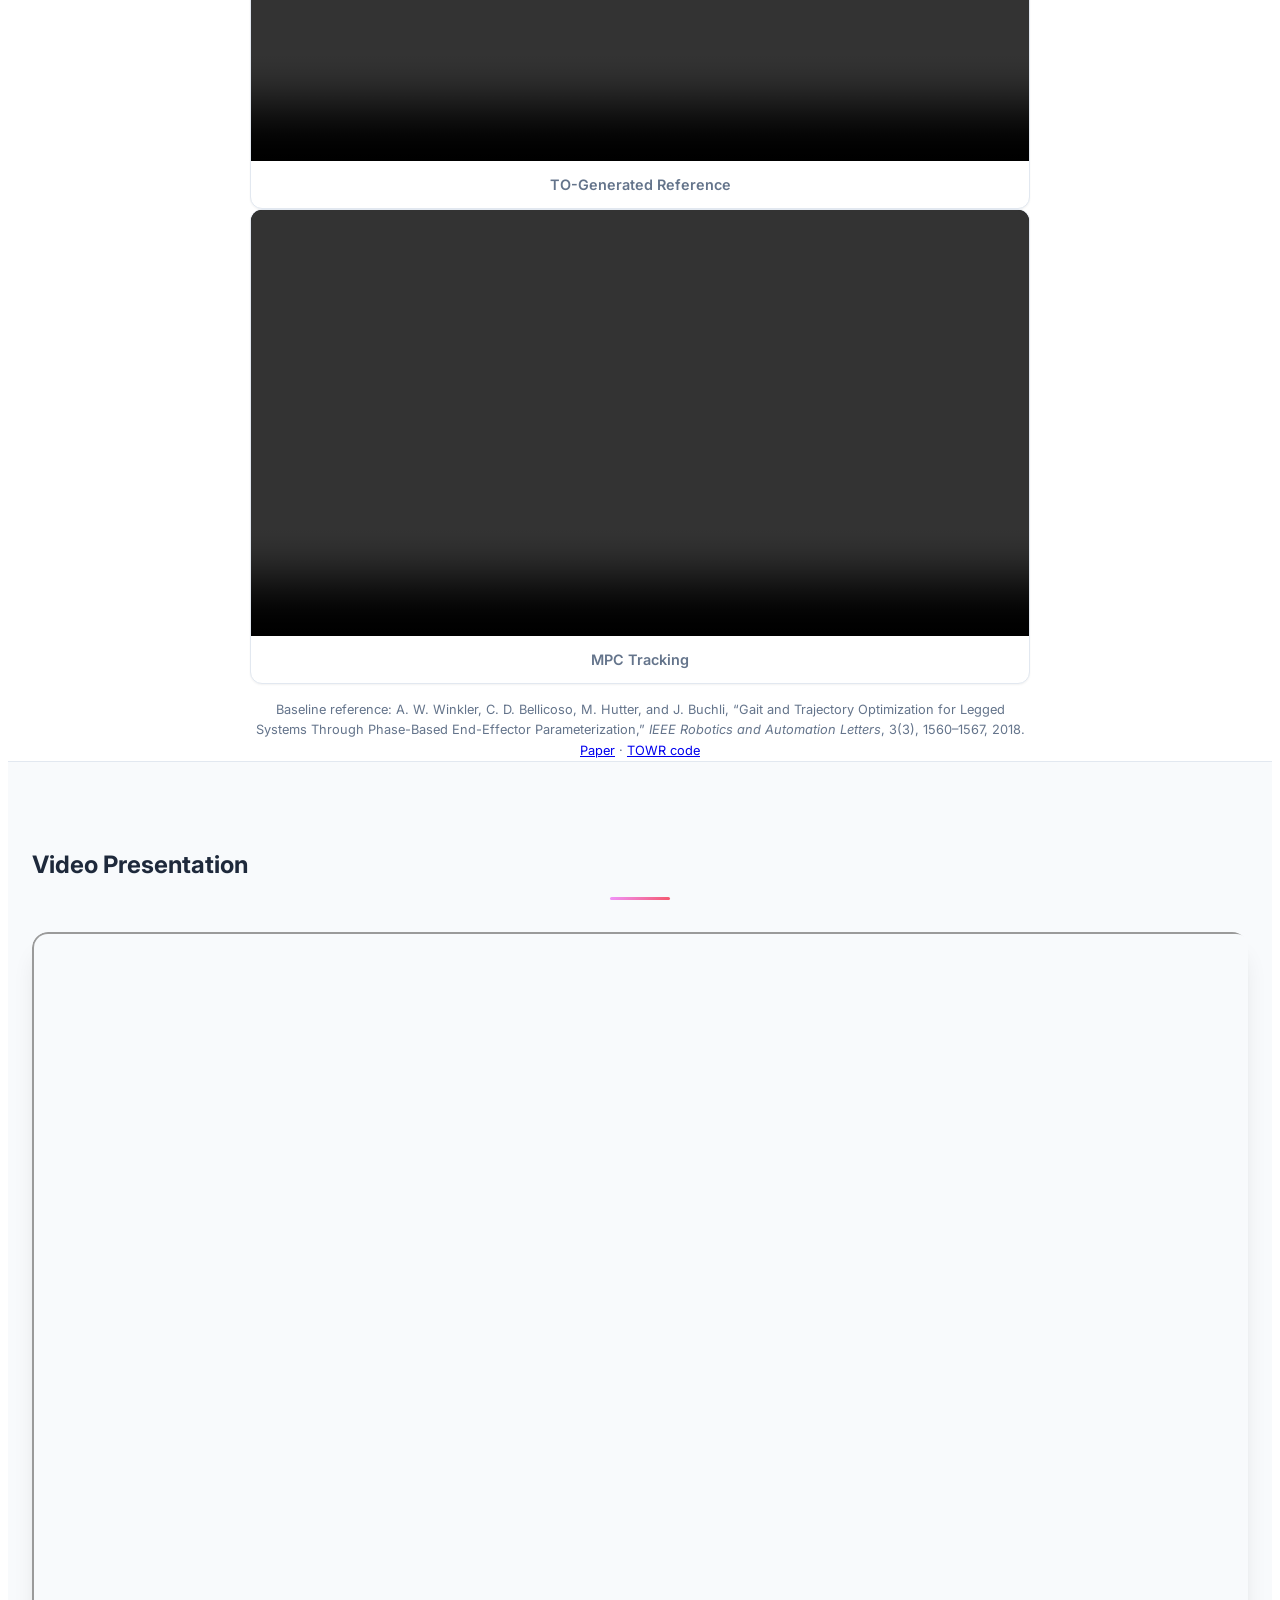
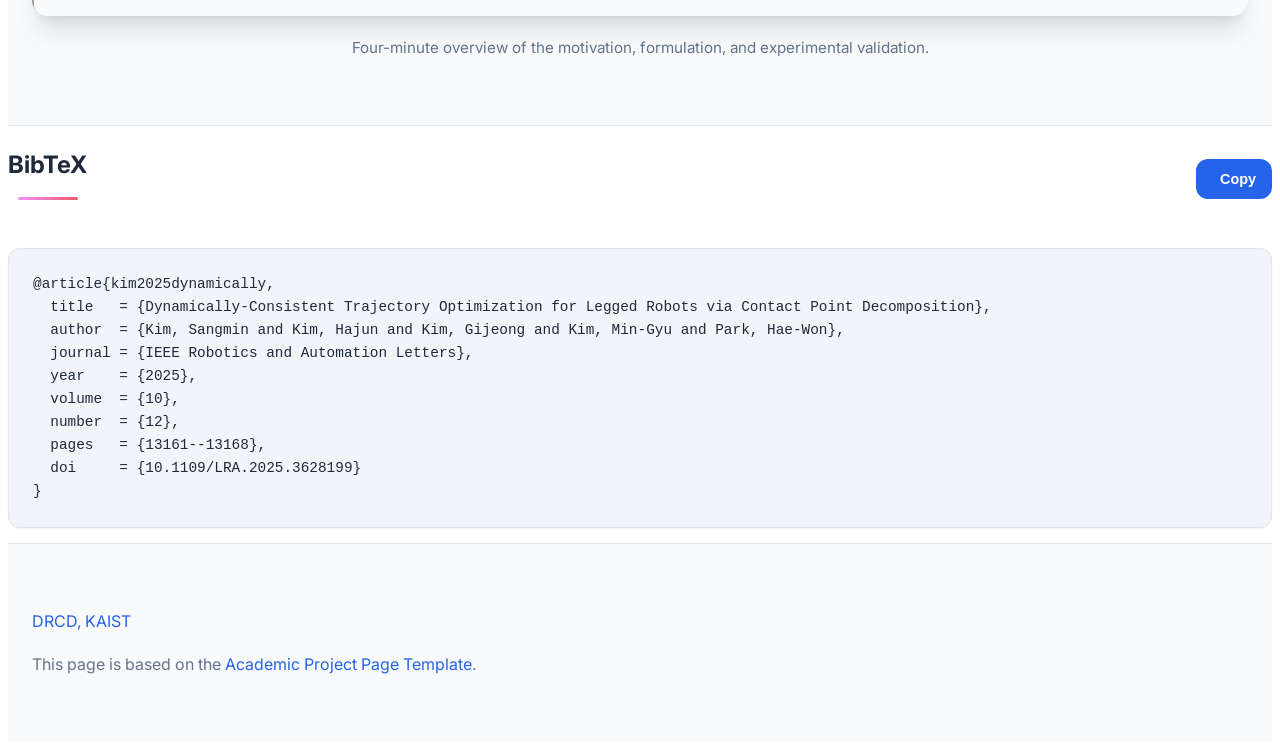
==== commit 84551a97: "Refine media layout and tracking comparison" ====
--- a/index.html
+++ b/index.html
@@ -11,7 +11,7 @@
   <meta name="theme-color" content="#2563eb">
 
   <meta property="og:type" content="article">
-  <meta property="og:site_name" content="DRCD LAB · KAIST">
+  <meta property="og:site_name" content="Dynamic Robot Control &amp; Design Laboratory (DRCD), KAIST">
   <meta property="og:title" content="Dynamically-Consistent Trajectory Optimization for Legged Robots">
   <meta property="og:description" content="Contact point decomposition and Bézier polynomials enable dynamically reliable legged-robot trajectories across varied terrain.">
   <meta property="og:image" content="static/images/paper/terrain-results.png">
@@ -39,7 +39,6 @@
   <meta name="citation_pdf_url" content="https://arxiv.org/pdf/2510.24069">
 
   <title>Dynamically-Consistent Trajectory Optimization for Legged Robots</title>
-  <link rel="icon" type="image/x-icon" href="static/images/favicon.ico">
   <link rel="stylesheet" href="static/css/bulma.min.css">
   <link rel="stylesheet" href="static/css/bulma-carousel.min.css">
   <link rel="stylesheet" href="static/css/bulma-slider.min.css">
@@ -68,14 +67,11 @@
               </div>
 
               <div class="is-size-5 publication-authors">
-                <span class="author-block"><a href="https://www.dynamicrobot.kaist.ac.kr/" target="_blank" rel="noopener">DRCD LAB, KAIST</a></span><br>
+                <span class="author-block"><a class="lab-link" href="https://www.dynamicrobot.kaist.ac.kr/" target="_blank" rel="noopener">Dynamic Robot Control &amp; Design Laboratory (DRCD), KAIST</a></span><br>
                 <span class="author-block publication-venue">IEEE Robotics and Automation Letters, 10(12), 13161–13168, 2025</span>
               </div>
 
               <div class="publication-links">
-                <span class="link-block">
-                  <a href="https://arxiv.org/pdf/2510.24069" target="_blank" rel="noopener" class="button is-normal is-rounded is-dark"><span class="icon"><i class="fas fa-file-pdf"></i></span><span>Paper</span></a>
-                </span>
                 <span class="link-block">
                   <span class="button is-normal is-rounded is-dark is-static project-link-disabled"><span class="icon"><i class="fab fa-github"></i></span><span>Code</span></span>
                 </span>
@@ -98,7 +94,40 @@
     <section class="hero teaser">
       <div class="container is-max-desktop">
         <div class="hero-body">
-          <img class="teaser-image" src="static/images/paper/terrain-results.png" alt="Quadruped motions generated on plane, block, stairs, and inclined chimney terrains">
+          <div class="columns is-multiline motion-gallery teaser-motion-gallery">
+            <div class="column is-half">
+              <div class="motion-item">
+                <video autoplay muted loop playsinline controls preload="metadata">
+                  <source src="static/videos/terrain-plane.mp4" type="video/mp4">
+                </video>
+                <p>Plane</p>
+              </div>
+            </div>
+            <div class="column is-half">
+              <div class="motion-item">
+                <video autoplay muted loop playsinline controls preload="metadata">
+                  <source src="static/videos/terrain-block.mp4" type="video/mp4">
+                </video>
+                <p>Block · 0.5 m</p>
+              </div>
+            </div>
+            <div class="column is-half">
+              <div class="motion-item">
+                <video autoplay muted loop playsinline controls preload="metadata">
+                  <source src="static/videos/terrain-stairs.mp4" type="video/mp4">
+                </video>
+                <p>Stairs</p>
+              </div>
+            </div>
+            <div class="column is-half">
+              <div class="motion-item">
+                <video autoplay muted loop playsinline controls preload="metadata">
+                  <source src="static/videos/terrain-chimney.mp4" type="video/mp4">
+                </video>
+                <p>ChimneyLR · 45°</p>
+              </div>
+            </div>
+          </div>
           <h2 class="subtitle has-text-centered teaser-caption">Our framework generates dynamically consistent motions across flat ground, a 0.5 m block, stairs, and 45° inclined walls.</h2>
         </div>
       </div>
@@ -132,88 +161,37 @@
       </div>
     </section>
 
-    <section class="hero is-small is-light">
-      <div class="hero-body">
-        <div class="container is-max-desktop">
-          <h2 class="title is-3 has-text-centered">Video</h2>
-          <div class="publication-video local-video">
-            <video controls preload="metadata" playsinline>
-              <source src="static/videos/paper-presentation.mp4" type="video/mp4">
-              Your browser does not support embedded MP4 video.
-            </video>
-          </div>
-          <p class="figure-caption">Four-minute overview of the motivation, formulation, and experimental validation.</p>
-
-          <h3 class="title is-4 has-text-centered motion-title">Various Motions</h3>
-          <div class="columns motion-gallery">
-            <div class="column">
-              <div class="motion-item">
-                <video autoplay muted loop playsinline controls preload="metadata">
-                  <source src="static/videos/dynamic-motion.mp4" type="video/mp4">
-                </video>
-                <p>Dynamic Motion</p>
-              </div>
-            </div>
-            <div class="column">
-              <div class="motion-item">
-                <video autoplay muted loop playsinline controls preload="metadata">
-                  <source src="static/videos/backflip.mp4" type="video/mp4">
-                </video>
-                <p>Backflip</p>
-              </div>
-            </div>
-            <div class="column">
-              <div class="motion-item">
-                <video autoplay muted loop playsinline controls preload="metadata">
-                  <source src="static/videos/standing-up.mp4" type="video/mp4">
-                </video>
-                <p>Standing Motion</p>
-              </div>
-            </div>
-          </div>
-
-          <h3 class="title is-4 has-text-centered motion-title">Terrain Motions</h3>
-          <div class="columns is-multiline motion-gallery">
-            <div class="column is-half">
-              <div class="motion-item">
-                <video autoplay muted loop playsinline controls preload="metadata">
-                  <source src="static/videos/terrain-plane.mp4" type="video/mp4">
-                </video>
-                <p>Plane</p>
-              </div>
-            </div>
-            <div class="column is-half">
-              <div class="motion-item">
-                <video autoplay muted loop playsinline controls preload="metadata">
-                  <source src="static/videos/terrain-block.mp4" type="video/mp4">
-                </video>
-                <p>Block · 0.5 m</p>
-              </div>
-            </div>
-            <div class="column is-half">
-              <div class="motion-item">
-                <video autoplay muted loop playsinline controls preload="metadata">
-                  <source src="static/videos/terrain-stairs.mp4" type="video/mp4">
-                </video>
-                <p>Stairs</p>
-              </div>
-            </div>
-            <div class="column is-half">
-              <div class="motion-item">
-                <video autoplay muted loop playsinline controls preload="metadata">
-                  <source src="static/videos/terrain-chimney.mp4" type="video/mp4">
-                </video>
-                <p>ChimneyLR · 45°</p>
-              </div>
-            </div>
-          </div>
-        </div>
-      </div>
-    </section>
-
     <section class="section">
       <div class="container is-max-desktop">
         <h2 class="title is-3 has-text-centered">Results</h2>
+
+        <h3 class="title is-4 has-text-centered motion-title">Various Motions</h3>
+        <div class="columns motion-gallery">
+          <div class="column">
+            <div class="motion-item">
+              <video autoplay muted loop playsinline controls preload="metadata">
+                <source src="static/videos/dynamic-motion.mp4" type="video/mp4">
+              </video>
+              <p>Dynamic Motion</p>
+            </div>
+          </div>
+          <div class="column">
+            <div class="motion-item">
+              <video autoplay muted loop playsinline controls preload="metadata">
+                <source src="static/videos/backflip.mp4" type="video/mp4">
+              </video>
+              <p>Backflip</p>
+            </div>
+          </div>
+          <div class="column">
+            <div class="motion-item">
+              <video autoplay muted loop playsinline controls preload="metadata">
+                <source src="static/videos/standing-up.mp4" type="video/mp4">
+              </video>
+              <p>Standing Motion</p>
+            </div>
+          </div>
+        </div>
 
         <div class="result-block columns is-vcentered">
           <div class="column is-5 content">
@@ -237,7 +215,7 @@
 
         <div class="content tracking-summary">
           <h3 class="title is-4 has-text-centered">Trajectory tracking</h3>
-          <p>Across 50 randomized MPC simulations, trajectories generated by our method reduced the mean tracking error in every position and orientation axis compared with the baseline.</p>
+          <p>Across 50 randomized MPC simulations, trajectories generated by our method reduced the mean tracking error in every position and orientation axis compared with the baseline. The videos below show each TO-generated reference and its corresponding MPC tracking result.</p>
           <div class="table-container">
             <table class="table is-striped is-hoverable is-fullwidth has-text-centered">
               <thead><tr><th>Metric</th><th>Ours</th><th>Baseline</th></tr></thead>
@@ -248,6 +226,70 @@
               </tbody>
             </table>
           </div>
+
+          <h4 class="title is-5 comparison-row-title">Proposed Method</h4>
+          <div class="columns motion-gallery">
+            <div class="column is-half">
+              <div class="motion-item">
+                <video autoplay muted loop playsinline controls preload="metadata">
+                  <source src="static/videos/compare-ours-to.mp4" type="video/mp4">
+                </video>
+                <p>TO-Generated Reference</p>
+              </div>
+            </div>
+            <div class="column is-half">
+              <div class="motion-item">
+                <video autoplay muted loop playsinline controls preload="metadata">
+                  <source src="static/videos/compare-ours-mpc.mp4" type="video/mp4">
+                </video>
+                <p>MPC Tracking</p>
+              </div>
+            </div>
+          </div>
+
+          <h4 class="title is-5 comparison-row-title">Baseline (TOWR; Winkler et al., 2018)</h4>
+          <div class="columns motion-gallery">
+            <div class="column is-half">
+              <div class="motion-item">
+                <video autoplay muted loop playsinline controls preload="metadata">
+                  <source src="static/videos/compare-baseline-to.mp4" type="video/mp4">
+                </video>
+                <p>TO-Generated Reference</p>
+              </div>
+            </div>
+            <div class="column is-half">
+              <div class="motion-item">
+                <video autoplay muted loop playsinline controls preload="metadata">
+                  <source src="static/videos/compare-baseline-mpc.mp4" type="video/mp4">
+                </video>
+                <p>MPC Tracking</p>
+              </div>
+            </div>
+          </div>
+          <p class="towr-reference">
+            Baseline reference: A. W. Winkler, C. D. Bellicoso, M. Hutter, and J. Buchli,
+            “Gait and Trajectory Optimization for Legged Systems Through Phase-Based End-Effector Parameterization,”
+            <em>IEEE Robotics and Automation Letters</em>, 3(3), 1560–1567, 2018.
+            <a href="https://doi.org/10.1109/LRA.2018.2798285" target="_blank" rel="noopener">Paper</a> ·
+            <a href="https://github.com/ethz-adrl/towr" target="_blank" rel="noopener">TOWR code</a>
+          </p>
+        </div>
+      </div>
+    </section>
+
+    <section class="hero is-small is-light presentation-section">
+      <div class="hero-body">
+        <div class="container is-max-desktop">
+          <h2 class="title is-3 has-text-centered">Video Presentation</h2>
+          <div class="publication-video">
+            <iframe
+              src="https://www.youtube-nocookie.com/embed/TKBdt3iXaJ4"
+              title="Dynamically-Consistent Trajectory Optimization video presentation"
+              loading="lazy"
+              allow="accelerometer; autoplay; clipboard-write; encrypted-media; gyroscope; picture-in-picture; web-share"
+              allowfullscreen></iframe>
+          </div>
+          <p class="figure-caption">Four-minute overview of the motivation, formulation, and experimental validation.</p>
         </div>
       </div>
     </section>
@@ -256,7 +298,7 @@
       <div class="container is-max-desktop content">
         <div class="bibtex-header">
           <h2 class="title is-3">BibTeX</h2>
-          <button class="copy-bibtex-btn" type="button" onclick="copyBibTeX()"><i class="fas fa-copy"></i><span class="copy-text">Copy</span></button>
+          <button class="copy-bibtex-btn" type="button" onclick="copyBibTeX(this)"><i class="fas fa-copy"></i><span class="copy-text" aria-live="polite">Copy</span></button>
         </div>
         <pre id="bibtex-code"><code>@article{kim2025dynamically,
   title   = {Dynamically-Consistent Trajectory Optimization for Legged Robots via Contact Point Decomposition},
@@ -276,7 +318,7 @@
     <div class="container">
       <div class="columns is-centered">
         <div class="column is-8 content has-text-centered">
-          <p><a href="https://www.dynamicrobot.kaist.ac.kr/" target="_blank" rel="noopener">DRCD LAB, KAIST</a></p>
+          <p><a href="https://www.dynamicrobot.kaist.ac.kr/" target="_blank" rel="noopener">DRCD, KAIST</a></p>
           <p>This page is based on the <a href="https://github.com/eliahuhorwitz/Academic-project-page-template" target="_blank" rel="noopener">Academic Project Page Template</a>.</p>
         </div>
       </div>
@@ -284,19 +326,42 @@
   </footer>
 
   <script>
-    async function copyBibTeX() {
-      const text = document.querySelector('#bibtex-code code').innerText;
-      const label = document.querySelector('.copy-text');
+    function fallbackCopy(text) {
+      const textarea = document.createElement('textarea');
+      textarea.value = text;
+      textarea.setAttribute('readonly', '');
+      textarea.style.position = 'fixed';
+      textarea.style.top = '-9999px';
+      document.body.appendChild(textarea);
+      textarea.select();
+      textarea.setSelectionRange(0, textarea.value.length);
+      const copied = document.execCommand('copy');
+      textarea.remove();
+      return copied;
+    }
+
+    async function copyBibTeX(button) {
+      const text = document.querySelector('#bibtex-code code').textContent.trim();
+      const label = button.querySelector('.copy-text');
+      let copied = false;
+
       try {
-        await navigator.clipboard.writeText(text);
-        label.textContent = 'Copied!';
-        setTimeout(() => label.textContent = 'Copy', 1800);
+        if (navigator.clipboard && window.isSecureContext) {
+          await navigator.clipboard.writeText(text);
+          copied = true;
+        } else {
+          copied = fallbackCopy(text);
+        }
       } catch (error) {
-        const range = document.createRange();
-        range.selectNode(document.querySelector('#bibtex-code code'));
-        window.getSelection().removeAllRanges();
-        window.getSelection().addRange(range);
+        copied = fallbackCopy(text);
       }
+
+      button.classList.toggle('copied', copied);
+      label.textContent = copied ? 'Copied!' : 'Copy failed';
+      setTimeout(() => {
+        button.classList.remove('copied');
+        label.textContent = 'Copy';
+      }, 1800);
     }
   </script>
 </body>
--- a/static/css/index.css
+++ b/static/css/index.css
@@ -414,10 +414,6 @@
   background: #10b981;
 }
 
-.copy-bibtex-btn.copied .copy-text::after {
-  content: "ied!";
-}
-
 /* Scroll to Top Button */
 .scroll-to-top {
   position: fixed;
@@ -755,6 +751,18 @@
   cursor: not-allowed;
 }
 
+.publication-authors .lab-link {
+  color: #3f6f8f !important;
+}
+
+.publication-authors .lab-link::after {
+  background: #3f6f8f;
+}
+
+.publication-authors .lab-link:hover {
+  color: #294f68 !important;
+}
+
 .teaser-image,
 .section-figure {
   display: block;
@@ -786,23 +794,20 @@
   margin-bottom: 0.75rem;
 }
 
-.local-video {
-  height: auto;
-  padding-bottom: 0;
-}
-
-.local-video video {
-  display: block;
-  width: 100%;
-  border-radius: var(--border-radius-lg);
-}
-
 .motion-title {
   margin-top: 3.5rem;
 }
 
 .motion-gallery {
   margin-top: 1rem;
+}
+
+.teaser-motion-gallery {
+  margin-top: 0;
+}
+
+.teaser-motion-gallery video {
+  filter: saturate(1.34) contrast(1.10) brightness(1.025);
 }
 
 .motion-item {
@@ -830,6 +835,17 @@
   text-align: center;
 }
 
+.comparison-row-title {
+  margin: 2rem 0 0.5rem;
+}
+
+.towr-reference {
+  margin: 1rem 0 0;
+  color: var(--text-secondary);
+  font-size: 0.8rem;
+  line-height: 1.6;
+}
+
 .result-block {
   padding: 2.5rem 0;
   border-bottom: 1px solid var(--border-color);
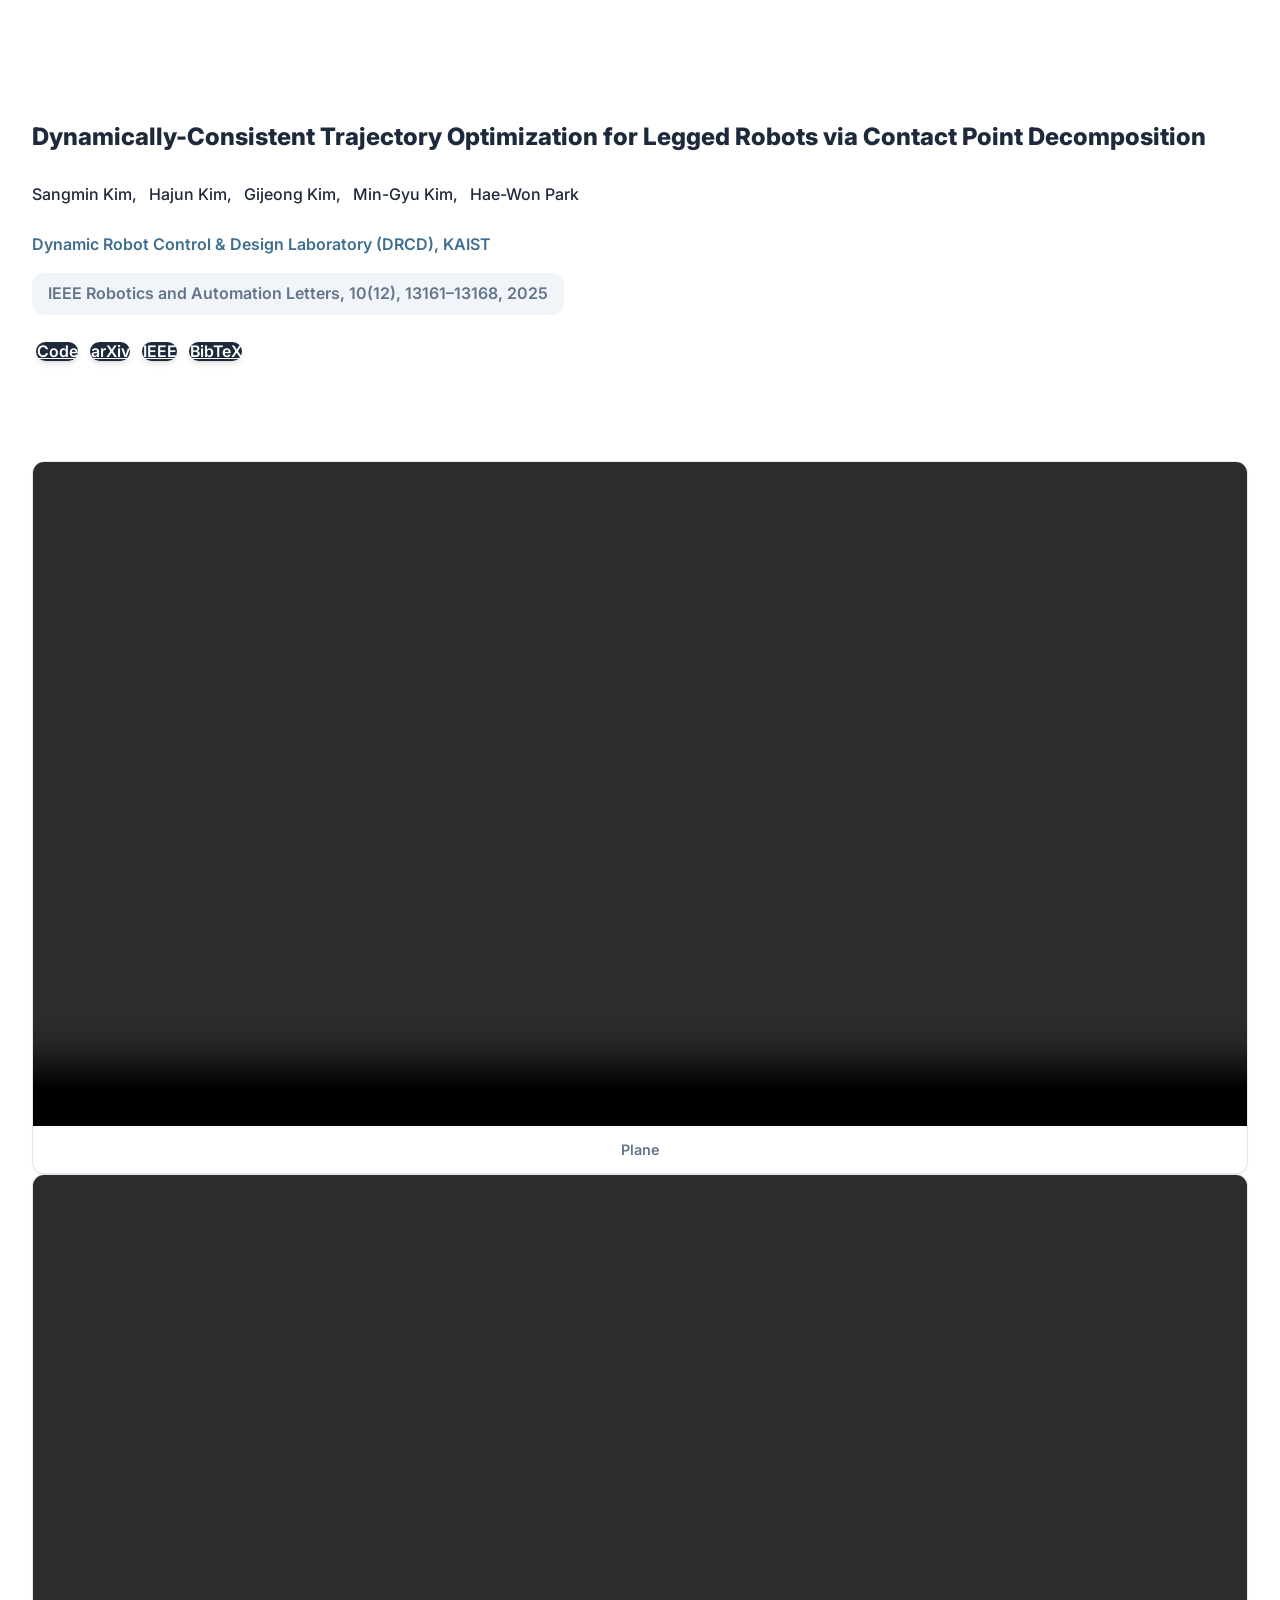
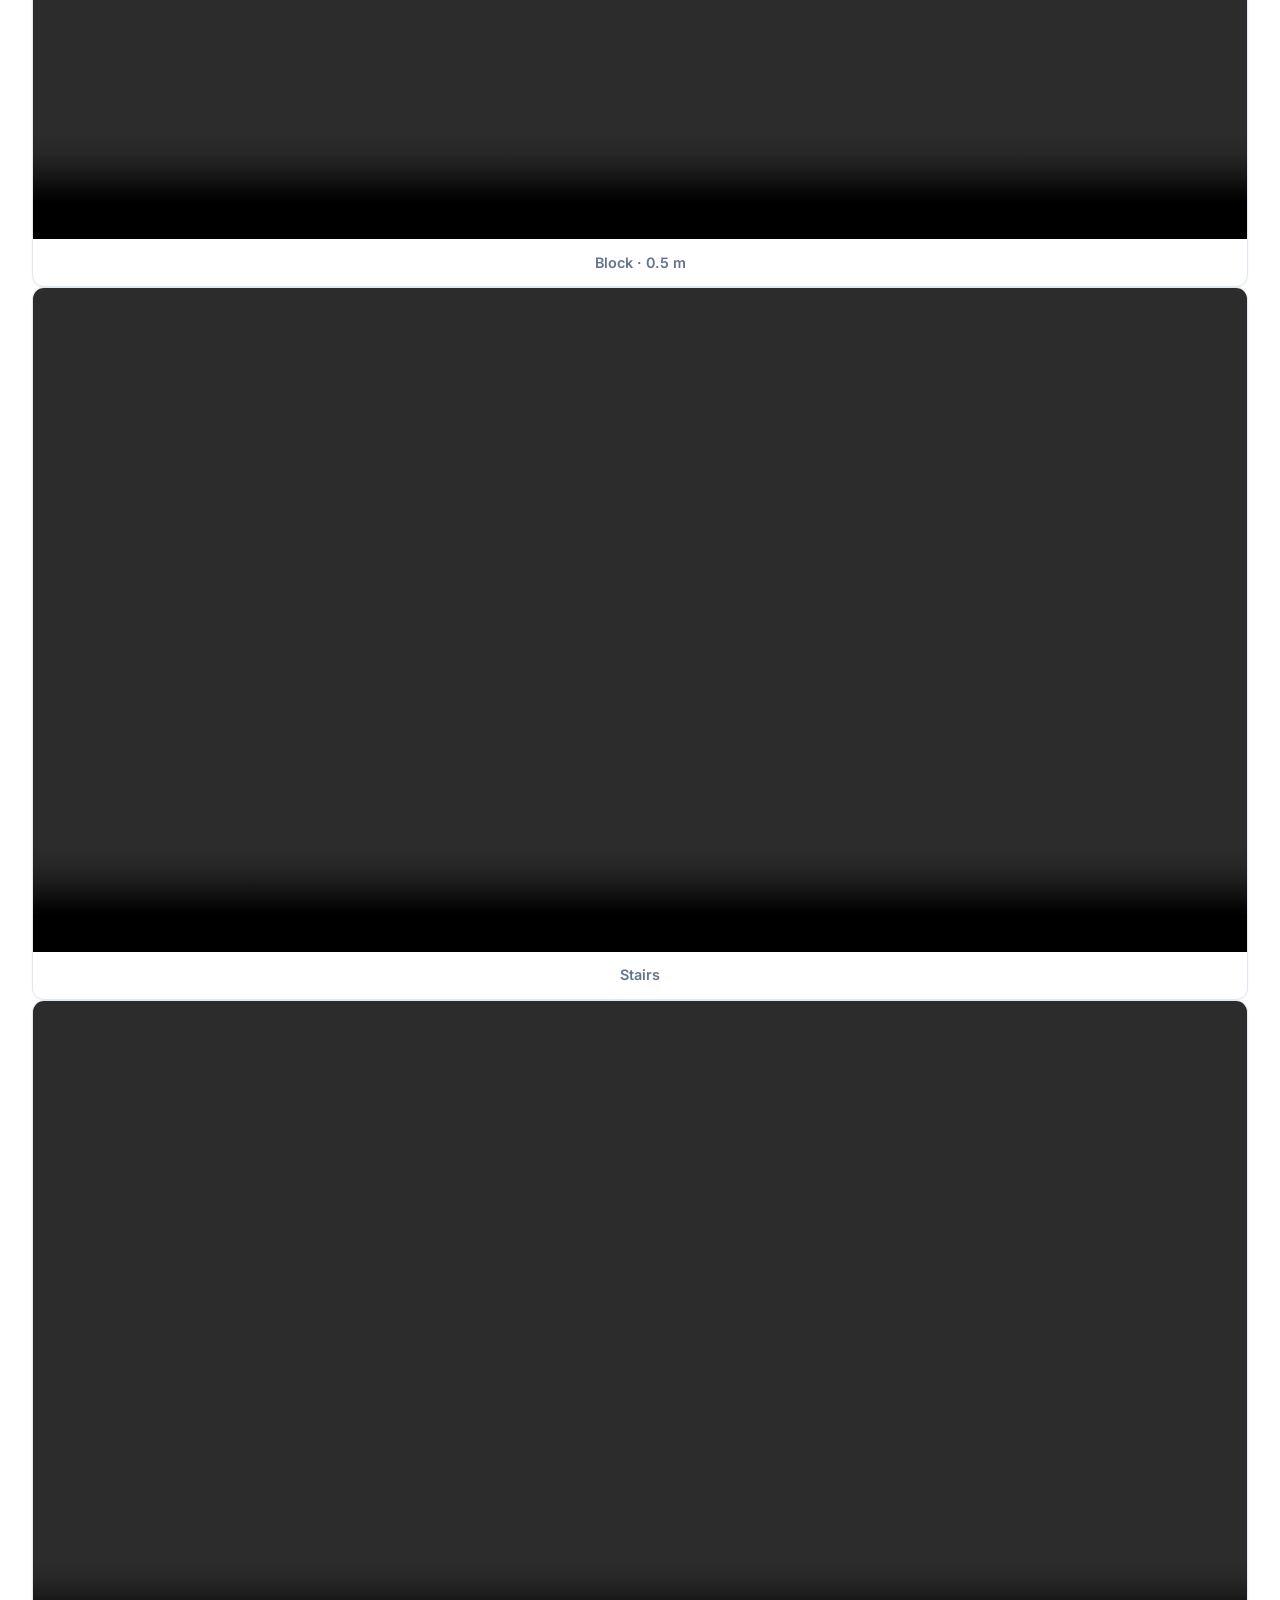
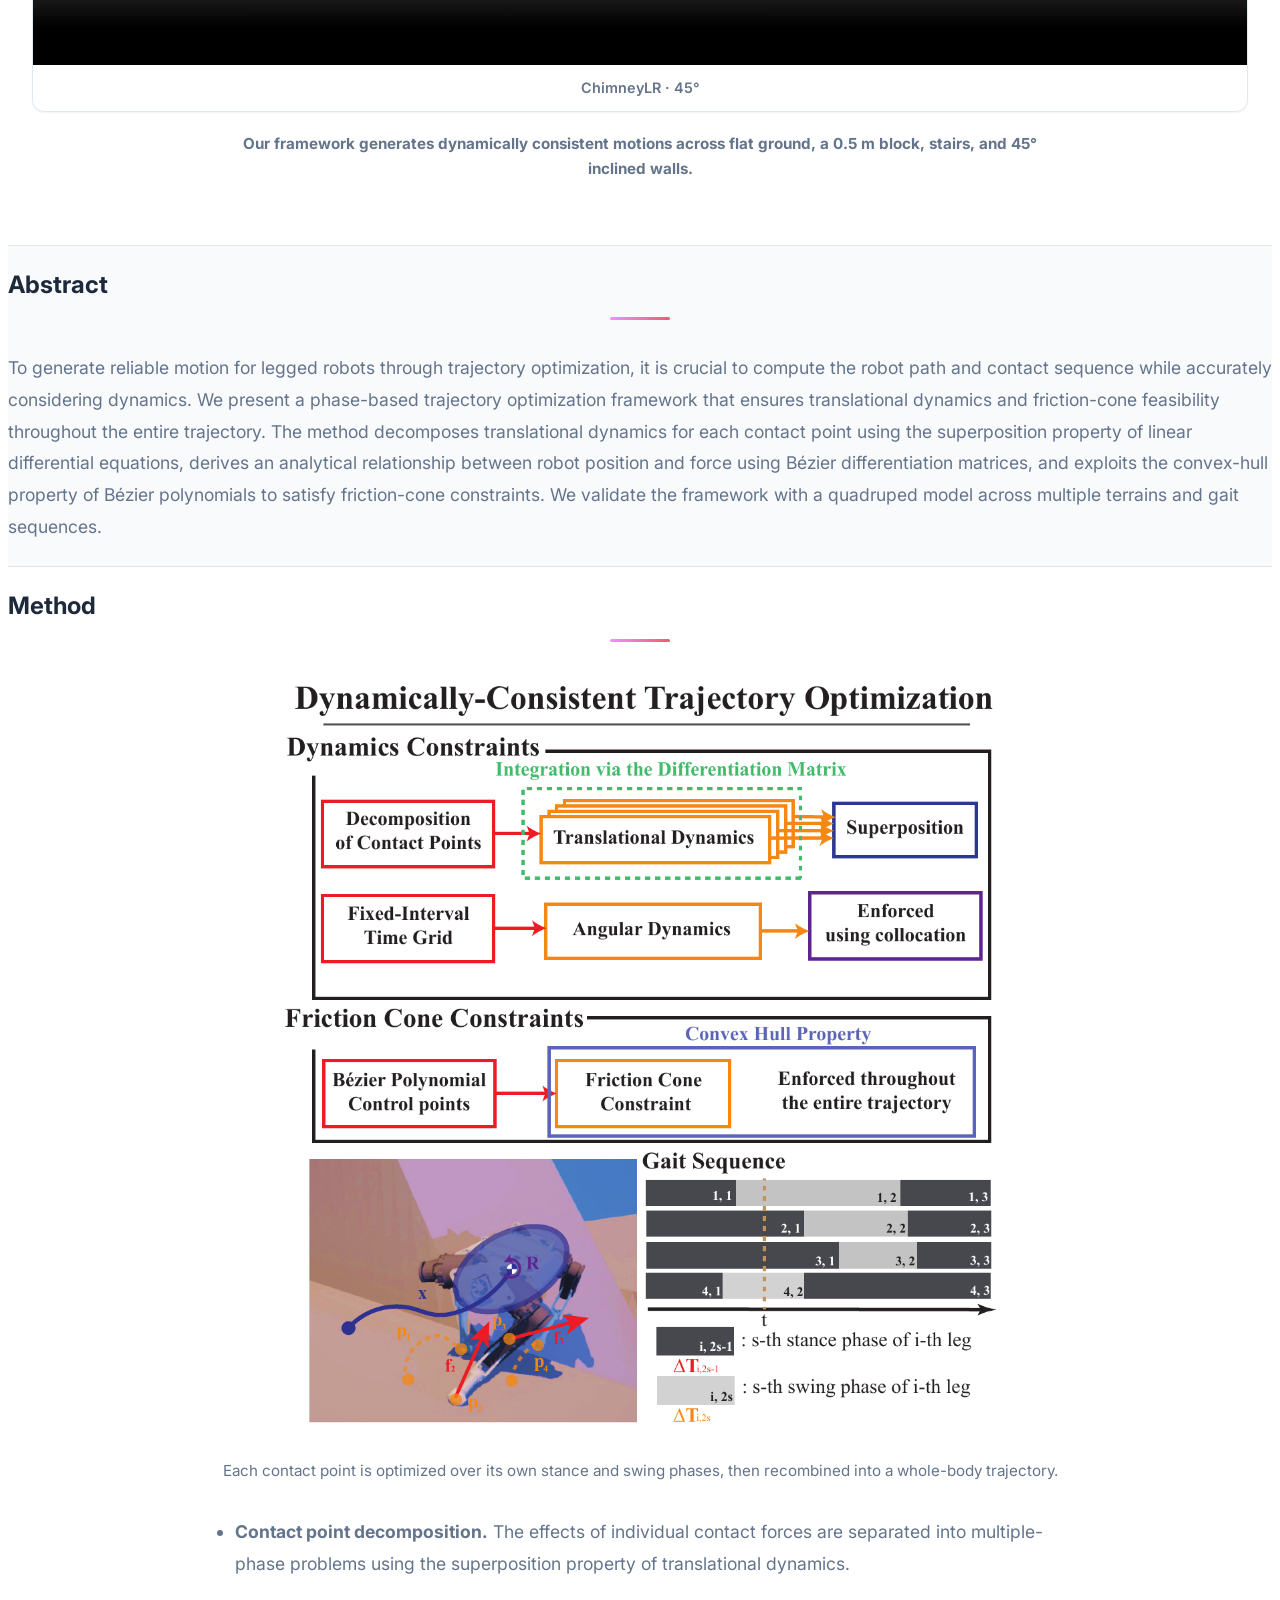
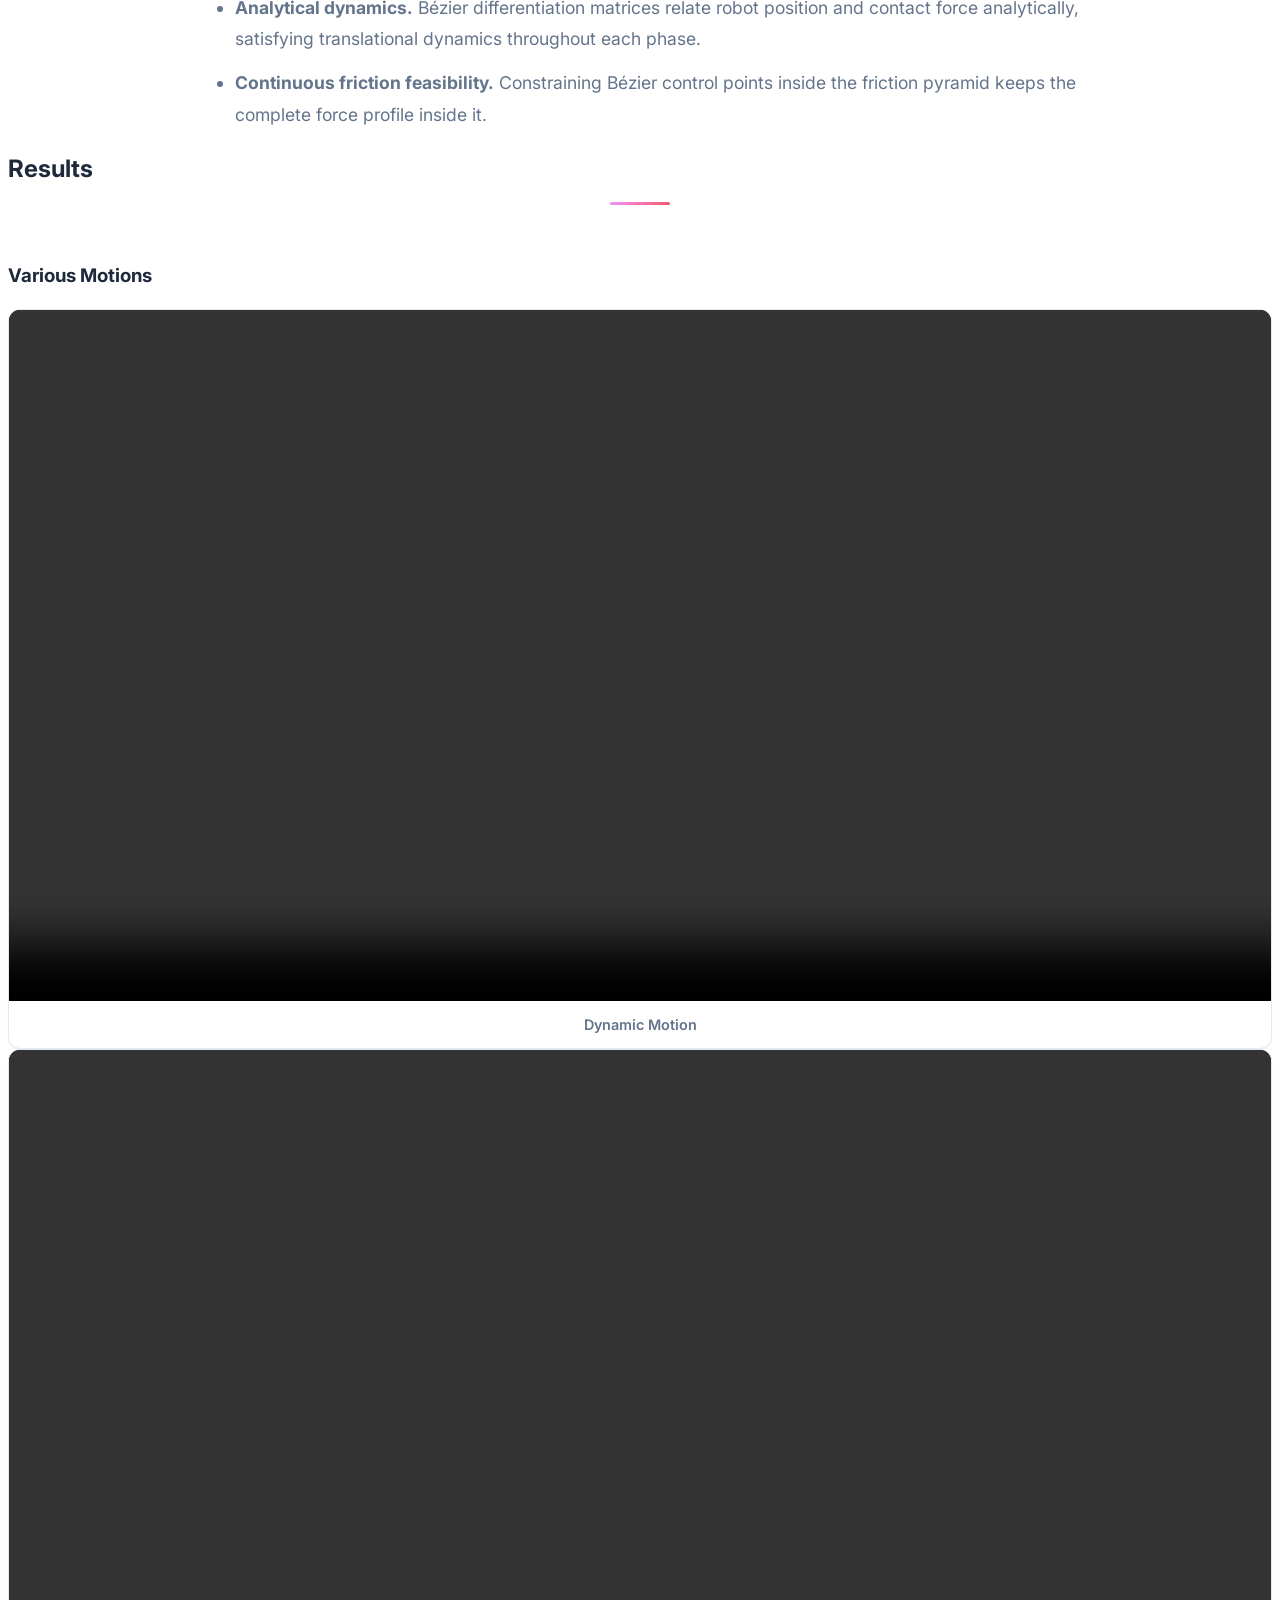
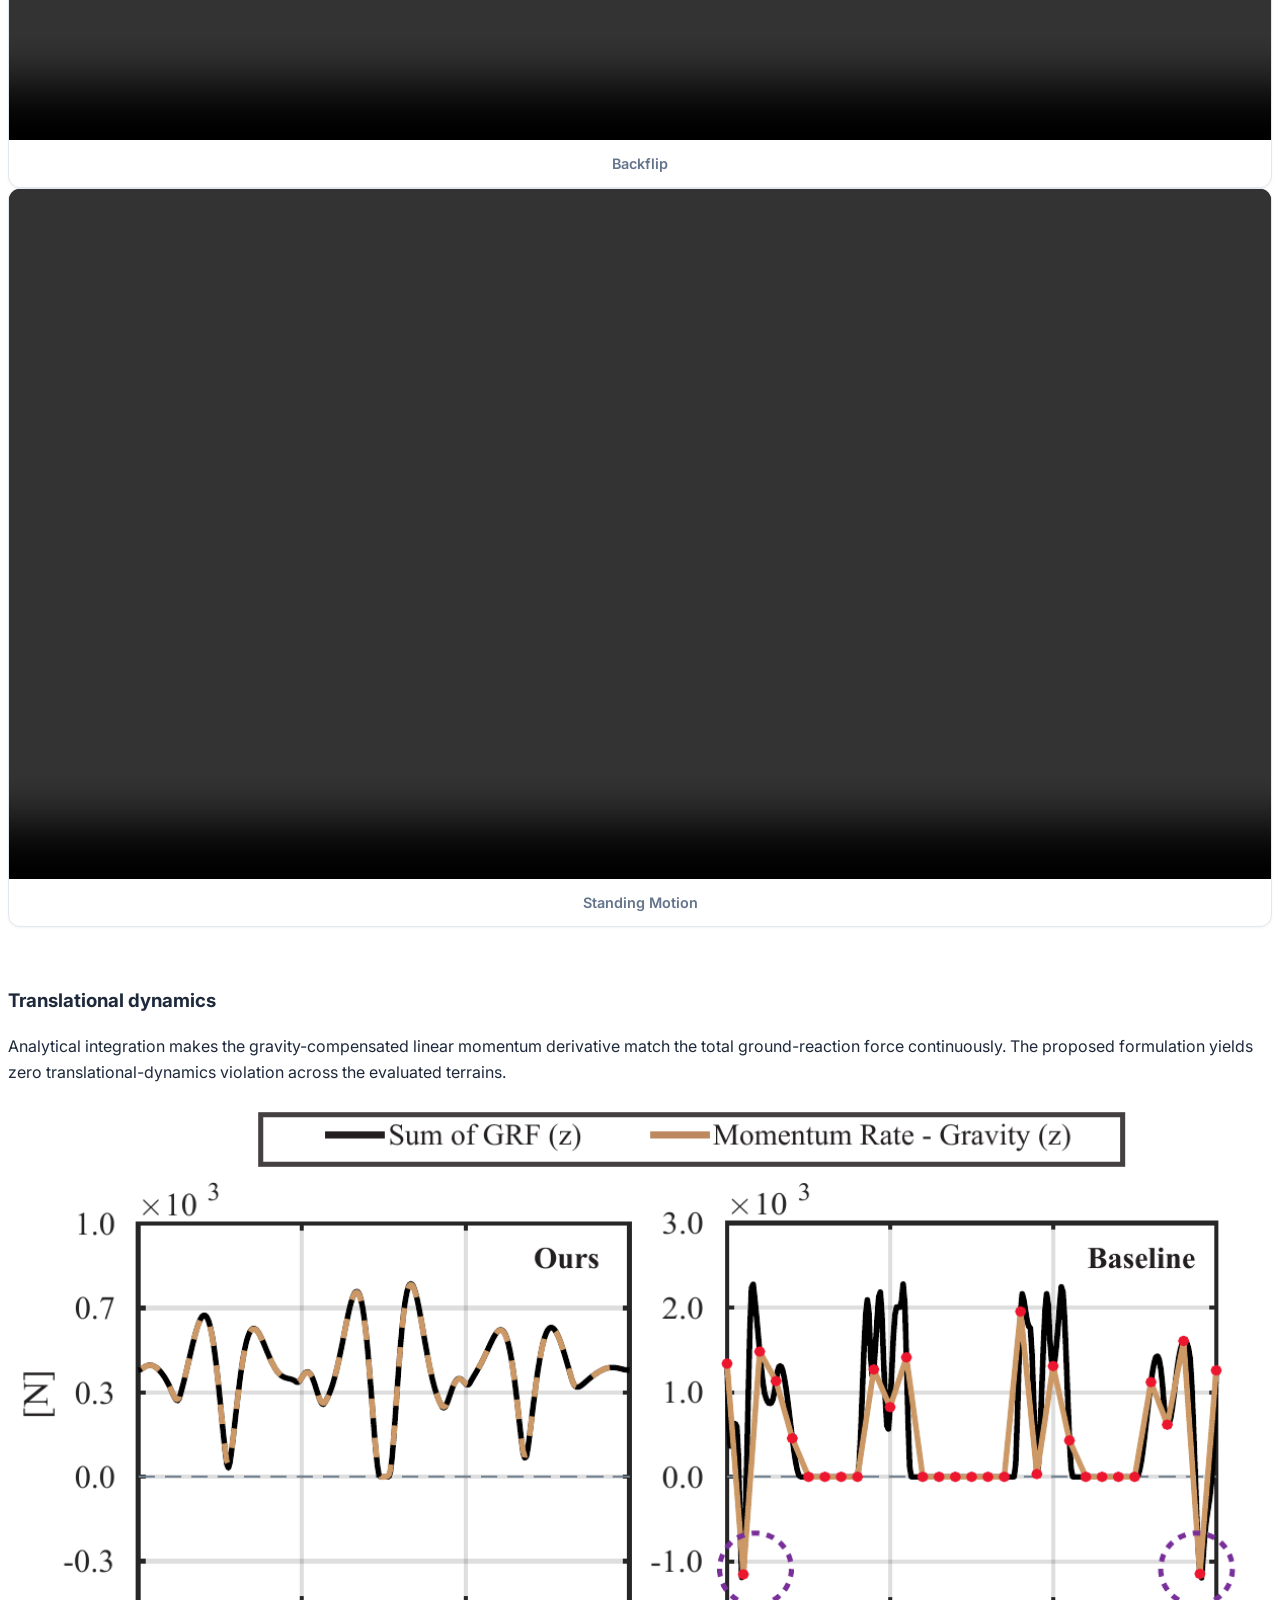
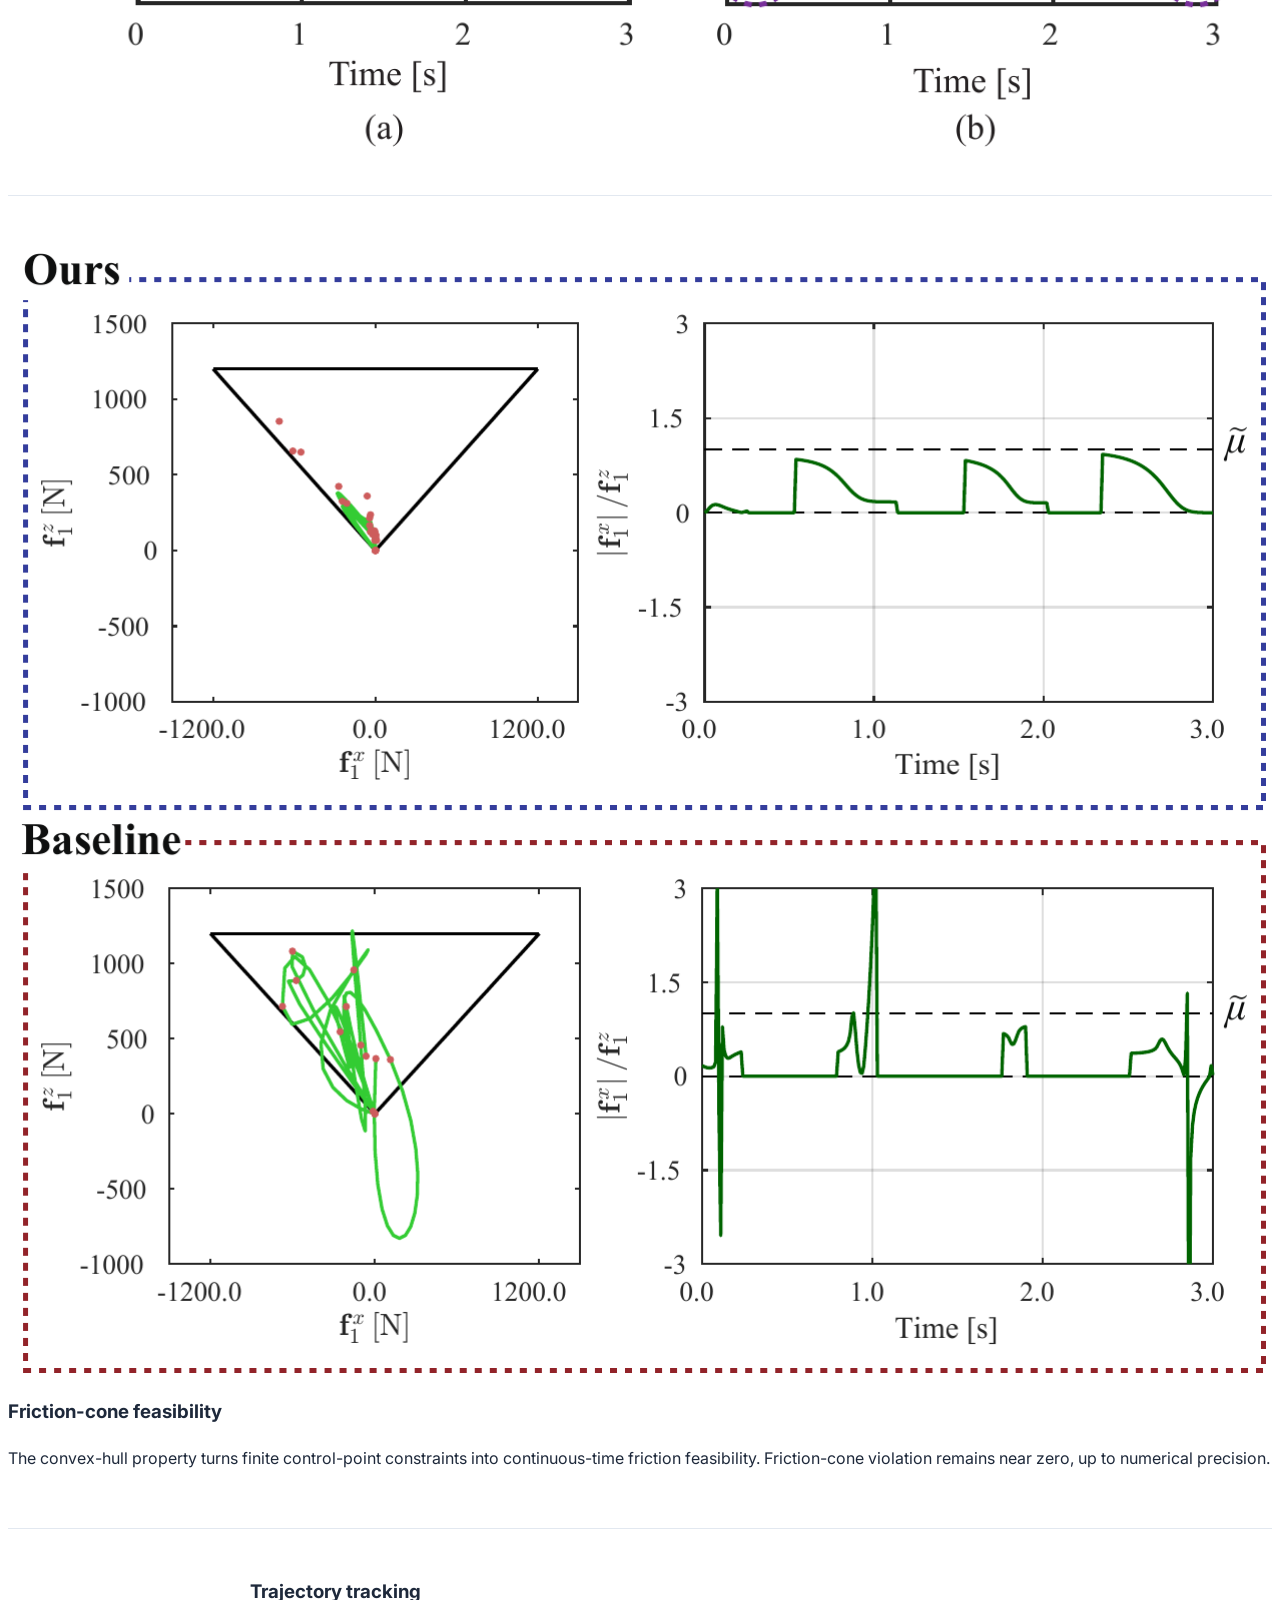
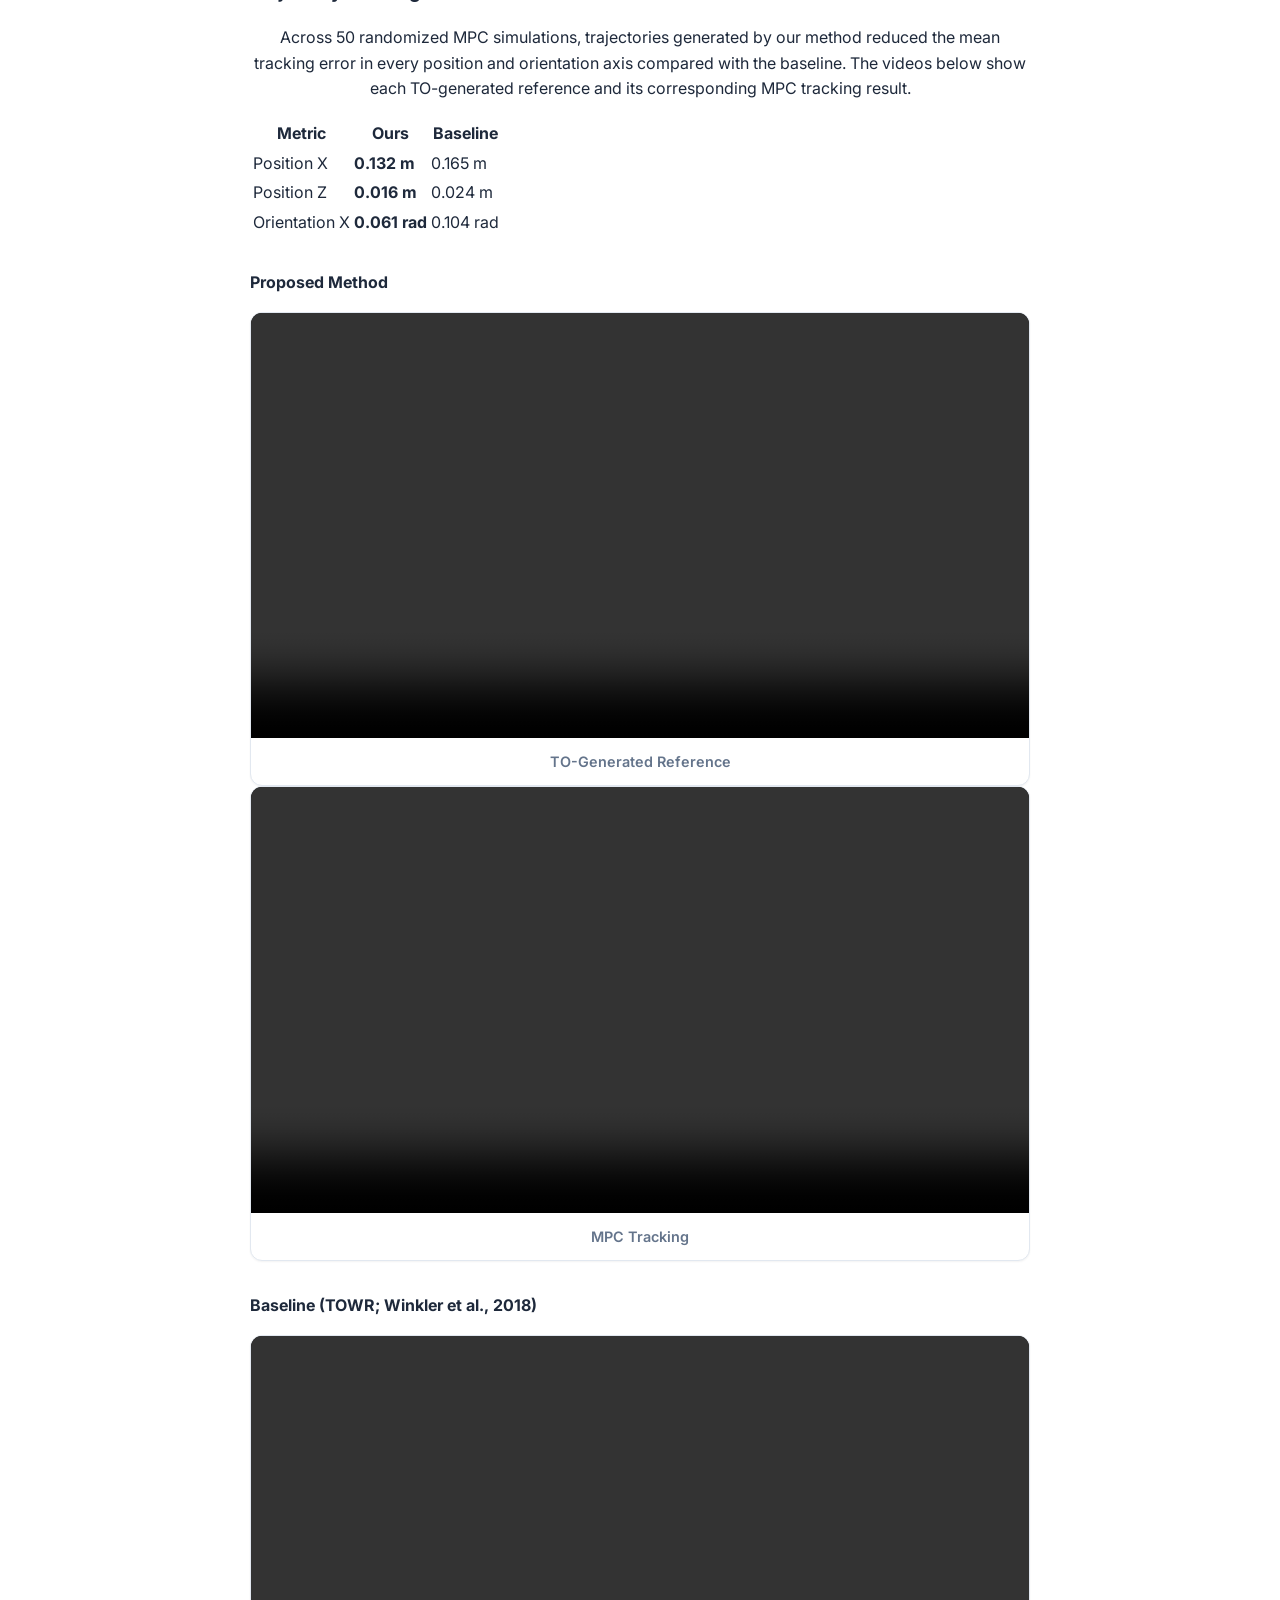
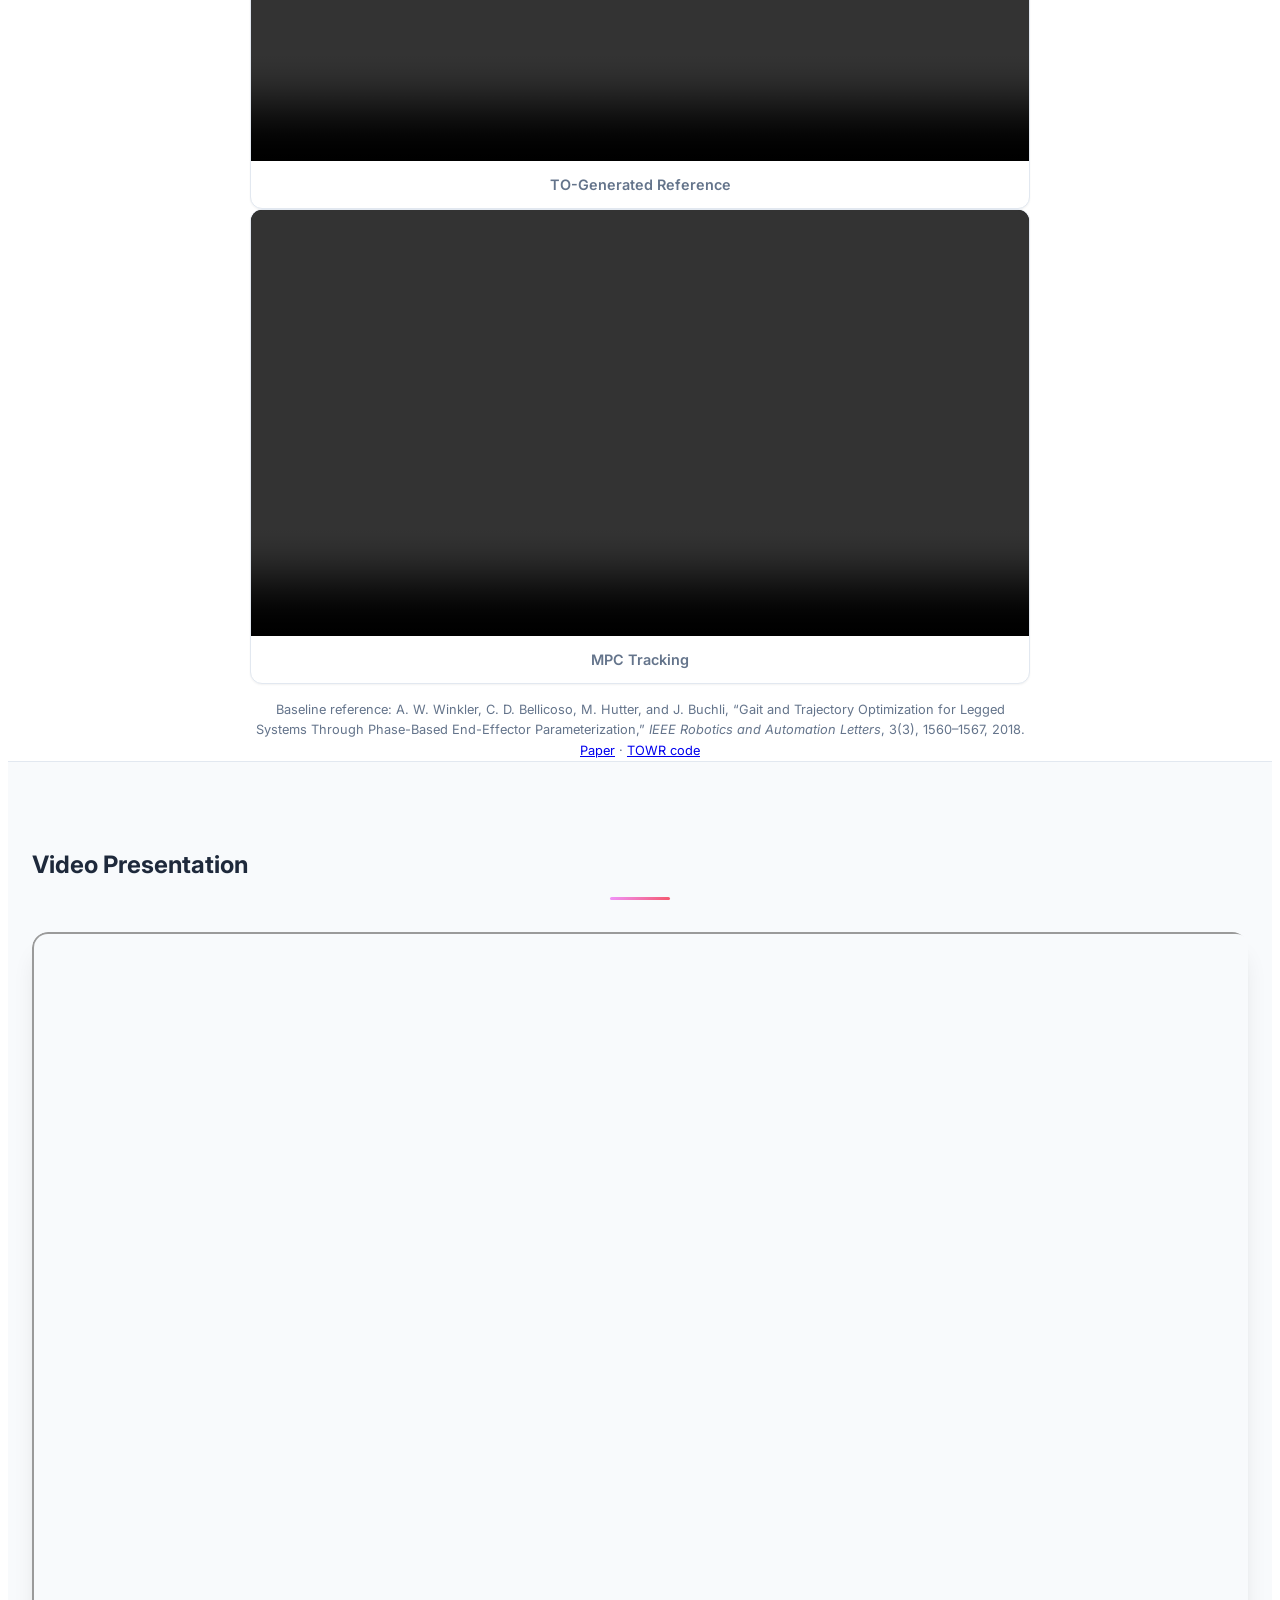
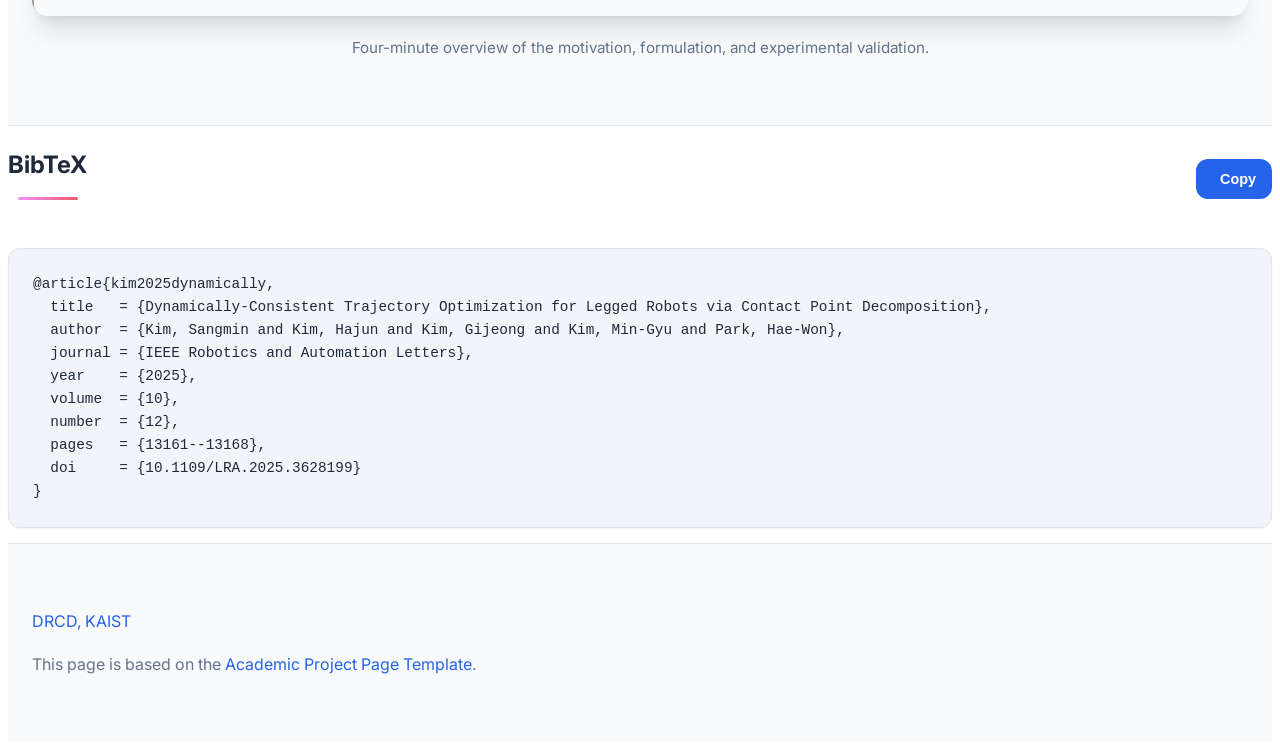
==== commit 394d8941: "Link public DC-PBTO code repository" ====
--- a/index.html
+++ b/index.html
@@ -73,7 +73,7 @@
 
               <div class="publication-links">
                 <span class="link-block">
-                  <span class="button is-normal is-rounded is-dark is-static project-link-disabled"><span class="icon"><i class="fab fa-github"></i></span><span>Code</span></span>
+                  <a href="https://github.com/DrcdKAIST/DC-PBTO" target="_blank" rel="noopener" class="button is-normal is-rounded is-dark"><span class="icon"><i class="fab fa-github"></i></span><span>Code</span></a>
                 </span>
                 <span class="link-block">
                   <a href="https://arxiv.org/abs/2510.24069" target="_blank" rel="noopener" class="button is-normal is-rounded is-dark"><span class="icon"><i class="fas fa-file-alt"></i></span><span>arXiv</span></a>
--- a/static/css/index.css
+++ b/static/css/index.css
@@ -746,11 +746,6 @@
 }
 
 /* Project-specific additions kept intentionally close to the base template. */
-.project-link-disabled {
-  opacity: 0.55;
-  cursor: not-allowed;
-}
-
 .publication-authors .lab-link {
   color: #3f6f8f !important;
 }
